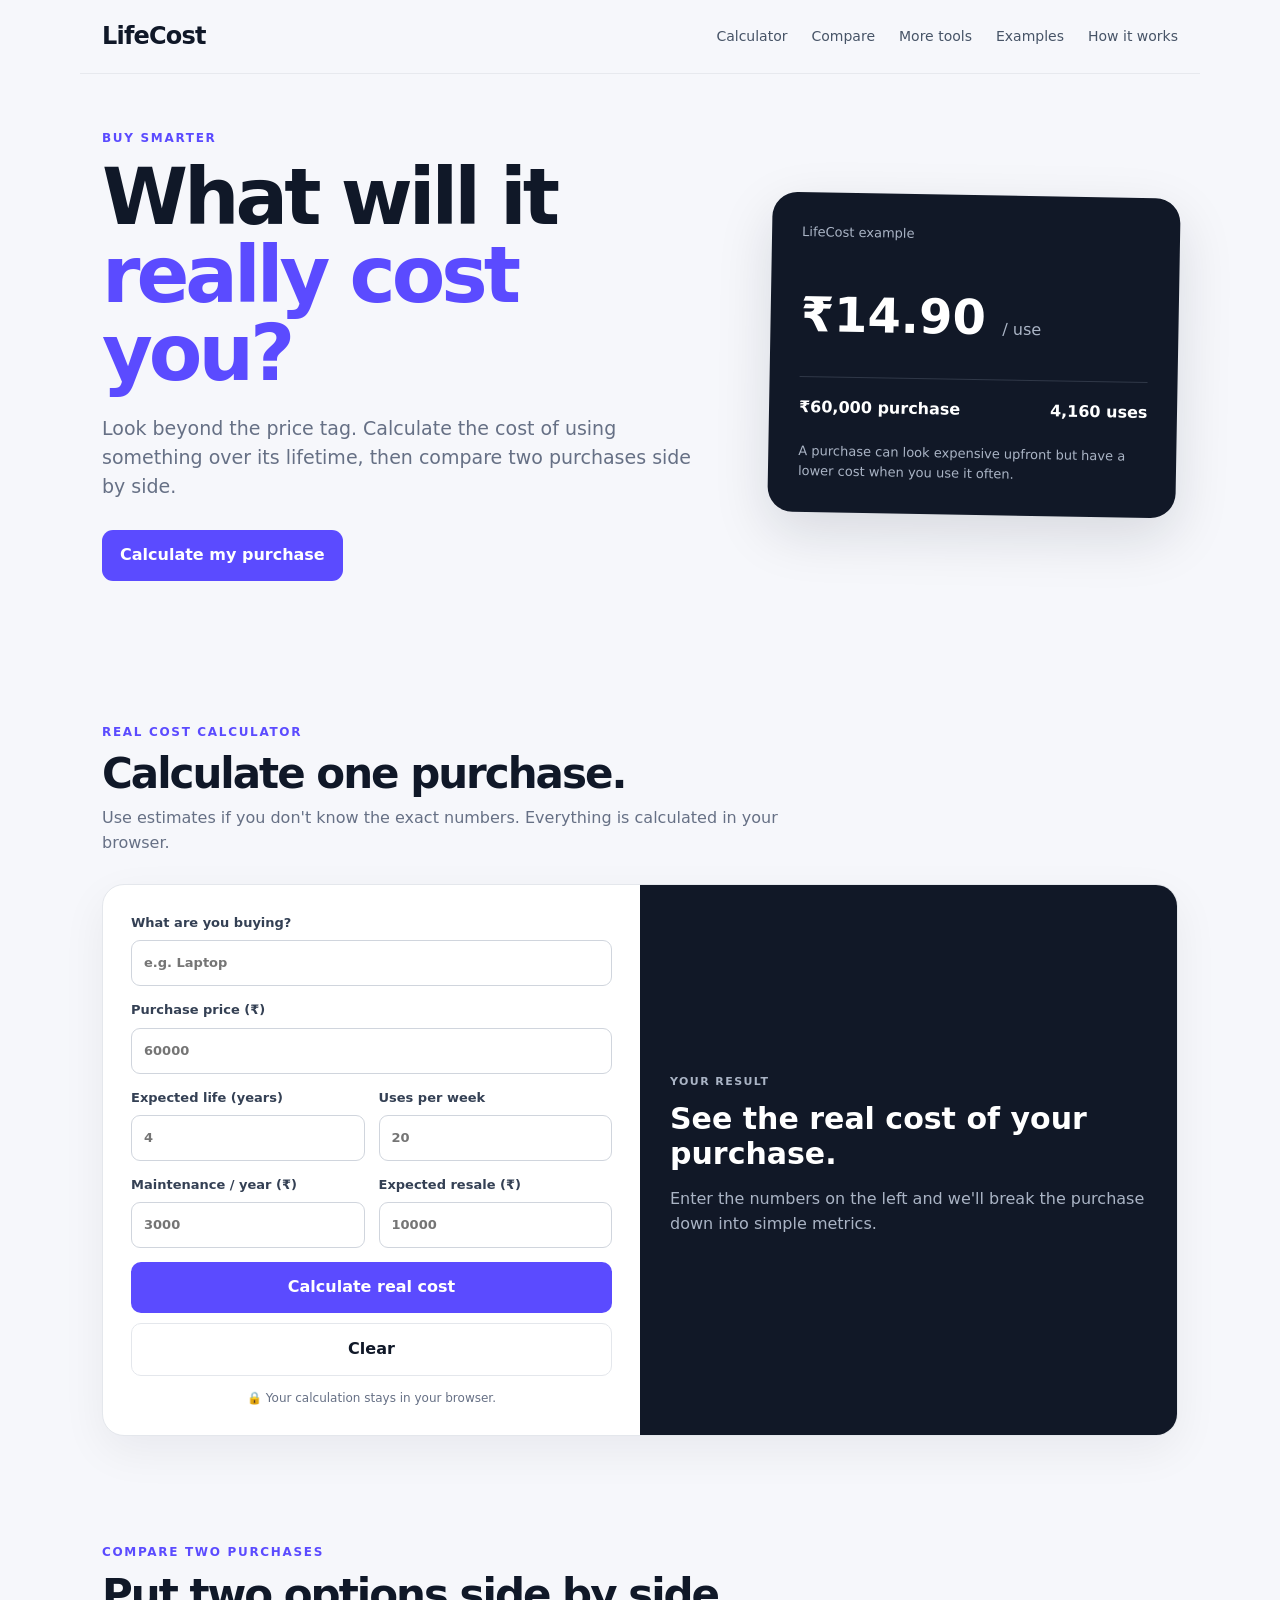
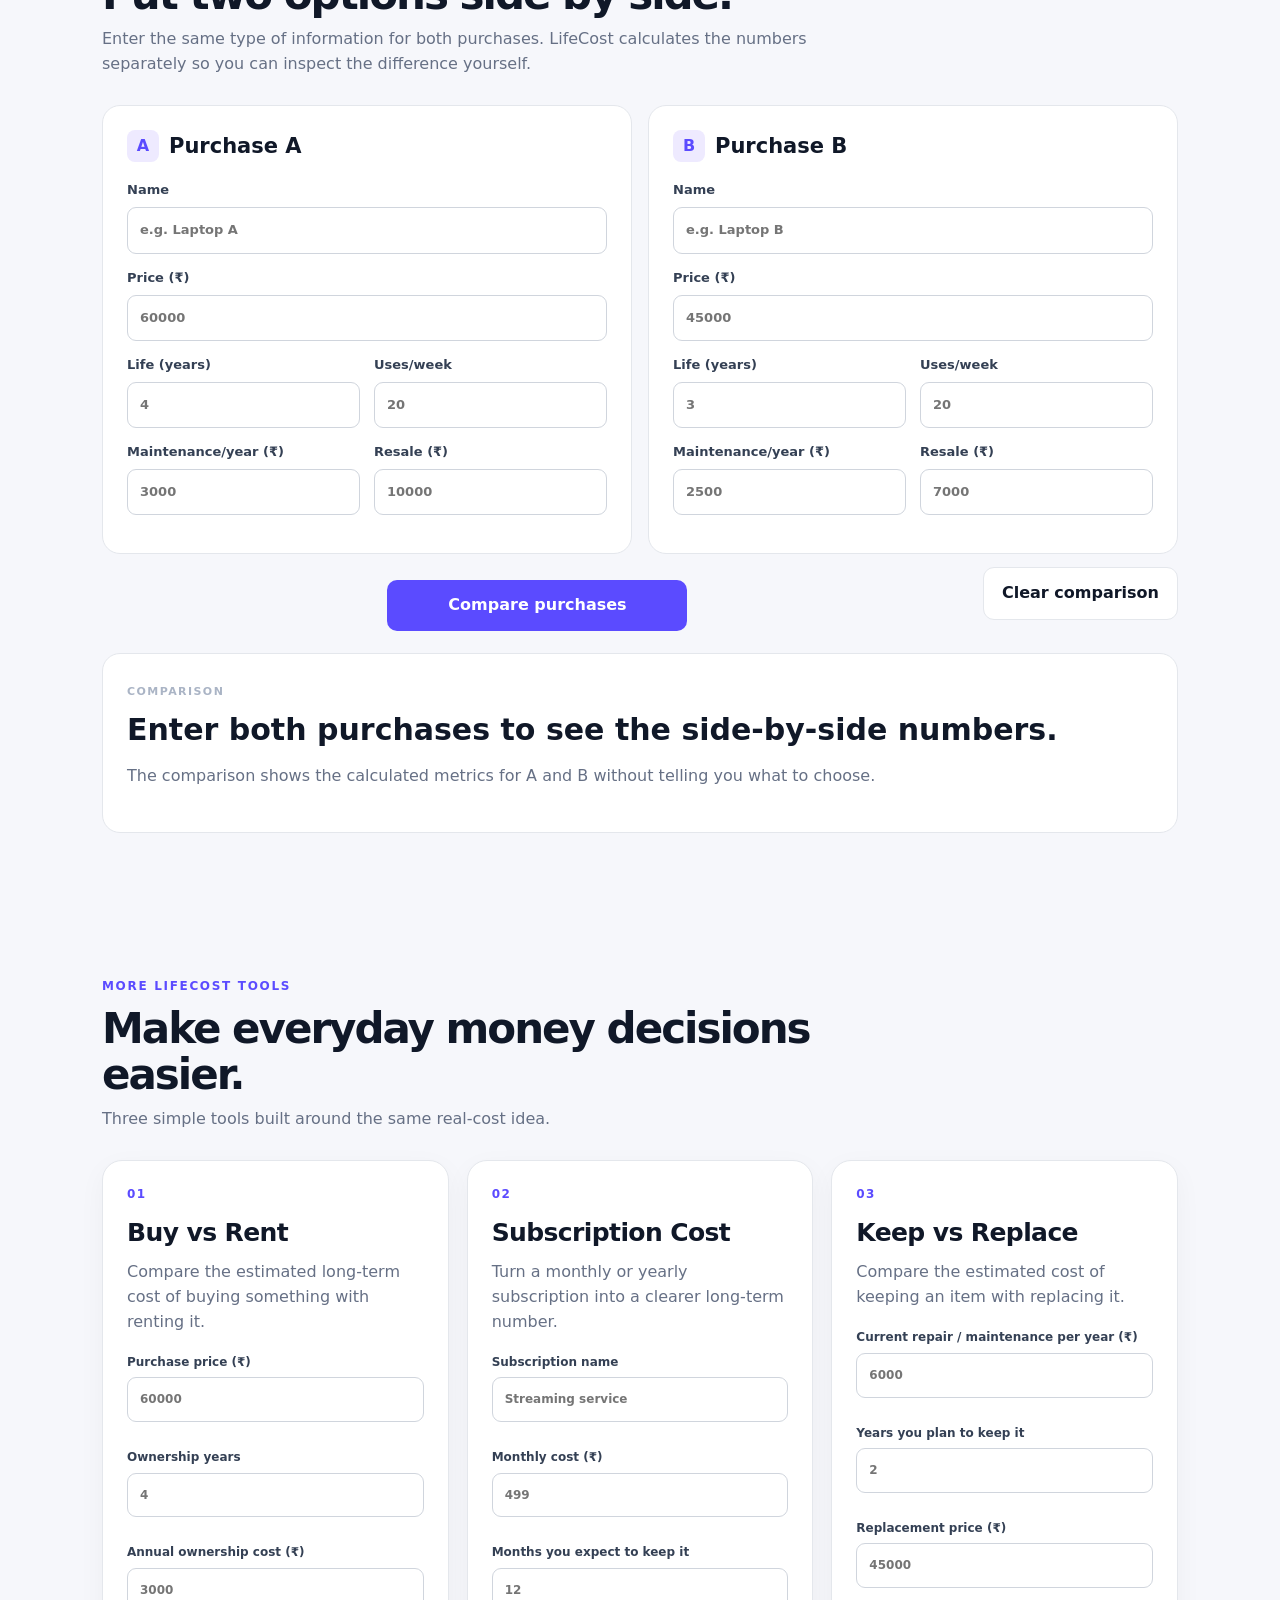
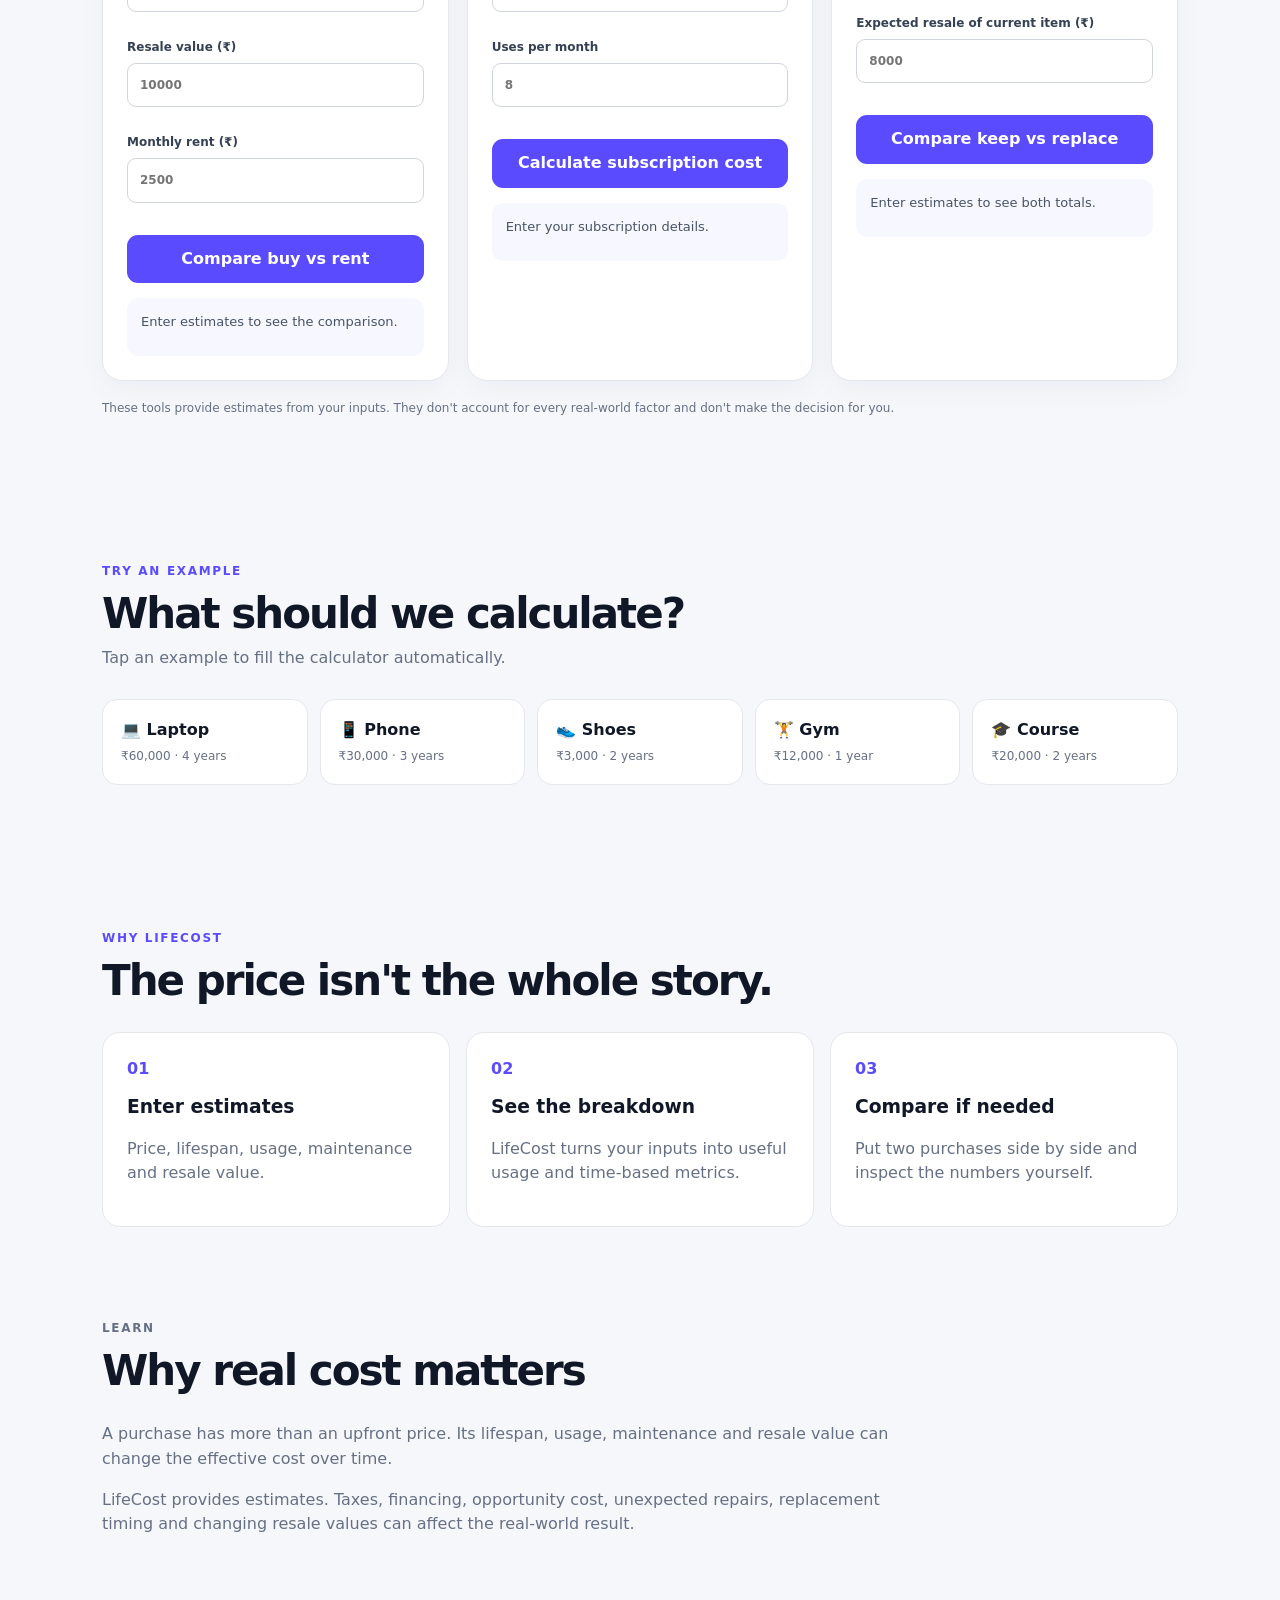
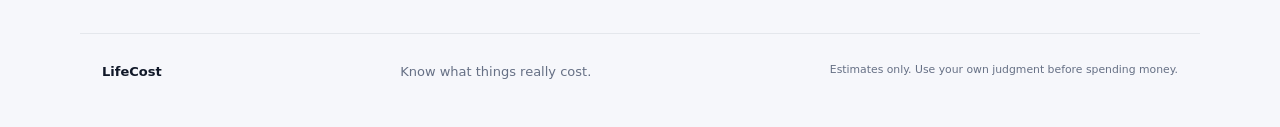
==== index.html @ 1a46d8fb "Add files via upload Add LifeCost decision tools  Add Buy vs Rent, Subscription Cost, and Keep vs " ====
<!doctype html>
<html lang="en">
<head>
<meta charset="utf-8">
<meta name="viewport" content="width=device-width, initial-scale=1">
<meta name="description" content="LifeCost is a free real-cost purchase calculator. Estimate cost per use, daily, monthly and yearly cost, then compare two purchases side by side."><meta name="theme-color" content="#111827">
<title>LifeCost — Real Cost Purchase Calculator</title>
<link rel="stylesheet" href="styles.css">
</head>
<body>
<header class="site-header">
  <a class="brand" href="#top">LifeCost</a>
  <nav aria-label="Main navigation"><a href="#calculator">Calculator</a><a href="#compare">Compare</a><a href="#tools">More tools</a><a href="#examples">Examples</a><a href="#how">How it works</a></nav>
</header>

<main id="top">
<section class="hero">
  <div class="hero-copy">
    <p class="eyebrow">BUY SMARTER</p>
    <h1>What will it <span>really cost you?</span></h1>
    <p>Look beyond the price tag. Calculate the cost of using something over its lifetime, then compare two purchases side by side.</p>
    <a class="button" href="#calculator">Calculate my purchase</a>
  </div>
  <div class="hero-preview">
    <div class="preview-label">LifeCost example</div>
    <div class="preview-number">₹14.90 <small>/ use</small></div>
    <div class="preview-row"><span>₹60,000 purchase</span><span>4,160 uses</span></div>
    <div class="preview-note">A purchase can look expensive upfront but have a lower cost when you use it often.</div>
  </div>
</section>

<section id="calculator" class="section">
  <div class="section-heading">
    <p class="eyebrow">REAL COST CALCULATOR</p>
    <h2>Calculate one purchase.</h2>
    <p>Use estimates if you don't know the exact numbers. Everything is calculated in your browser.</p>
  </div>

  <div class="calculator">
    <div class="form-panel">
      <label>What are you buying?
        <input id="item" type="text" placeholder="e.g. Laptop">
      </label>
      <label>Purchase price (₹)
        <input id="price" type="number" min="0" step="0.01" placeholder="60000">
      </label>
      <div class="two">
        <label>Expected life (years)
          <input id="years" type="number" min="0.1" step="0.1" placeholder="4">
        </label>
        <label>Uses per week
          <input id="uses" type="number" min="0" step="0.1" placeholder="20">
        </label>
      </div>
      <div class="two">
        <label>Maintenance / year (₹)
          <input id="maintenance" type="number" min="0" step="0.01" placeholder="3000">
        </label>
        <label>Expected resale (₹)
          <input id="resale" type="number" min="0" step="0.01" placeholder="10000">
        </label>
      </div>
      <div class="button-row"><button type="button" onclick="calculateRealCost()">Calculate real cost</button><button type="button" class="secondary-button" onclick="clearCalculator()">Clear</button></div>
      <div class="privacy">🔒 Your calculation stays in your browser.</div><div id="calcMessage" class="form-message" role="status" aria-live="polite"></div>
    </div>

    <div class="result-panel" id="result">
      <div class="result-placeholder">
        <span>YOUR RESULT</span>
        <h3>See the real cost of your purchase.</h3>
        <p>Enter the numbers on the left and we'll break the purchase down into simple metrics.</p>
      </div>
    </div>
  </div>
</section>

<section id="compare" class="section compare-section">
  <div class="section-heading">
    <p class="eyebrow">COMPARE TWO PURCHASES</p>
    <h2>Put two options side by side.</h2>
    <p>Enter the same type of information for both purchases. LifeCost calculates the numbers separately so you can inspect the difference yourself.</p>
  </div>

  <div class="compare-grid">
    <div class="compare-card">
      <div class="compare-title"><span class="compare-badge">A</span><h3>Purchase A</h3></div>
      <label>Name
        <input id="aItem" type="text" placeholder="e.g. Laptop A">
      </label>
      <label>Price (₹)
        <input id="aPrice" type="number" min="0" step="0.01" placeholder="60000">
      </label>
      <div class="two">
        <label>Life (years)
          <input id="aYears" type="number" min="0.1" step="0.1" placeholder="4">
        </label>
        <label>Uses/week
          <input id="aUses" type="number" min="0" step="0.1" placeholder="20">
        </label>
      </div>
      <div class="two">
        <label>Maintenance/year (₹)
          <input id="aMaintenance" type="number" min="0" step="0.01" placeholder="3000">
        </label>
        <label>Resale (₹)
          <input id="aResale" type="number" min="0" step="0.01" placeholder="10000">
        </label>
      </div>
    </div>

    <div class="compare-card">
      <div class="compare-title"><span class="compare-badge">B</span><h3>Purchase B</h3></div>
      <label>Name
        <input id="bItem" type="text" placeholder="e.g. Laptop B">
      </label>
      <label>Price (₹)
        <input id="bPrice" type="number" min="0" step="0.01" placeholder="45000">
      </label>
      <div class="two">
        <label>Life (years)
          <input id="bYears" type="number" min="0.1" step="0.1" placeholder="3">
        </label>
        <label>Uses/week
          <input id="bUses" type="number" min="0" step="0.1" placeholder="20">
        </label>
      </div>
      <div class="two">
        <label>Maintenance/year (₹)
          <input id="bMaintenance" type="number" min="0" step="0.01" placeholder="2500">
        </label>
        <label>Resale (₹)
          <input id="bResale" type="number" min="0" step="0.01" placeholder="7000">
        </label>
      </div>
    </div>
  </div>

  <div class="compare-actions"><button class="compare-button" type="button" onclick="comparePurchases()">Compare purchases</button><button class="secondary-button" type="button" onclick="clearComparison()">Clear comparison</button></div><div id="compareMessage" class="form-message" role="status" aria-live="polite"></div>
  <div class="compare-result" id="compareResult">
    <div class="result-placeholder light-placeholder">
      <span>COMPARISON</span>
      <h3>Enter both purchases to see the side-by-side numbers.</h3>
      <p>The comparison shows the calculated metrics for A and B without telling you what to choose.</p>
    </div>
  </div>
</section>


<section id="tools" class="section tools-section">
  <div class="section-heading">
    <p class="eyebrow">MORE LIFECOST TOOLS</p>
    <h2>Make everyday money decisions easier.</h2>
    <p>Three simple tools built around the same real-cost idea.</p>
  </div>

  <div class="tools-grid">
    <article class="tool-card">
      <span class="tool-number">01</span>
      <h3>Buy vs Rent</h3>
      <p>Compare the estimated long-term cost of buying something with renting it.</p>
      <div class="tool-fields">
        <label>Purchase price (₹)<input id="brPrice" type="number" min="0" step="0.01" placeholder="60000"></label>
        <label>Ownership years<input id="brYears" type="number" min="0.1" step="0.1" placeholder="4"></label>
        <label>Annual ownership cost (₹)<input id="brAnnual" type="number" min="0" step="0.01" placeholder="3000"></label>
        <label>Resale value (₹)<input id="brResale" type="number" min="0" step="0.01" placeholder="10000"></label>
        <label>Monthly rent (₹)<input id="brRent" type="number" min="0" step="0.01" placeholder="2500"></label>
      </div>
      <button type="button" onclick="calculateBuyRent()">Compare buy vs rent</button>
      <div id="brResult" class="mini-result" aria-live="polite">Enter estimates to see the comparison.</div>
    </article>

    <article class="tool-card">
      <span class="tool-number">02</span>
      <h3>Subscription Cost</h3>
      <p>Turn a monthly or yearly subscription into a clearer long-term number.</p>
      <div class="tool-fields">
        <label>Subscription name<input id="subName" type="text" placeholder="Streaming service"></label>
        <label>Monthly cost (₹)<input id="subMonthly" type="number" min="0" step="0.01" placeholder="499"></label>
        <label>Months you expect to keep it<input id="subMonths" type="number" min="1" step="1" placeholder="12"></label>
        <label>Uses per month<input id="subUses" type="number" min="0" step="0.1" placeholder="8"></label>
      </div>
      <button type="button" onclick="calculateSubscription()">Calculate subscription cost</button>
      <div id="subResult" class="mini-result" aria-live="polite">Enter your subscription details.</div>
    </article>

    <article class="tool-card">
      <span class="tool-number">03</span>
      <h3>Keep vs Replace</h3>
      <p>Compare the estimated cost of keeping an item with replacing it.</p>
      <div class="tool-fields">
        <label>Current repair / maintenance per year (₹)<input id="krCurrent" type="number" min="0" step="0.01" placeholder="6000"></label>
        <label>Years you plan to keep it<input id="krYears" type="number" min="0.1" step="0.1" placeholder="2"></label>
        <label>Replacement price (₹)<input id="krNew" type="number" min="0" step="0.01" placeholder="45000"></label>
        <label>Expected resale of current item (₹)<input id="krResale" type="number" min="0" step="0.01" placeholder="8000"></label>
      </div>
      <button type="button" onclick="calculateKeepReplace()">Compare keep vs replace</button>
      <div id="krResult" class="mini-result" aria-live="polite">Enter estimates to see both totals.</div>
    </article>
  </div>

  <p class="tools-note">These tools provide estimates from your inputs. They don't account for every real-world factor and don't make the decision for you.</p>
</section>

<section id="examples" class="section">
  <div class="section-heading">
    <p class="eyebrow">TRY AN EXAMPLE</p>
    <h2>What should we calculate?</h2>
    <p>Tap an example to fill the calculator automatically.</p>
  </div>
  <div class="example-grid">
    <button type="button" class="example" onclick="loadExample('Laptop',60000,4,20,3000,10000)"><b>💻 Laptop</b><span>₹60,000 · 4 years</span></button>
    <button type="button" class="example" onclick="loadExample('Phone',30000,3,35,1000,6000)"><b>📱 Phone</b><span>₹30,000 · 3 years</span></button>
    <button type="button" class="example" onclick="loadExample('Shoes',3000,2,3,200,500)"><b>👟 Shoes</b><span>₹3,000 · 2 years</span></button>
    <button type="button" class="example" onclick="loadExample('Gym membership',12000,1,4,0,0)"><b>🏋️ Gym</b><span>₹12,000 · 1 year</span></button>
    <button type="button" class="example" onclick="loadExample('Online course',20000,2,2,0,0)"><b>🎓 Course</b><span>₹20,000 · 2 years</span></button>
  </div>
</section>

<section id="how" class="section">
  <div class="section-heading">
    <p class="eyebrow">WHY LIFECOST</p>
    <h2>The price isn't the whole story.</h2>
  </div>
  <div class="steps">
    <div><b>01</b><h3>Enter estimates</h3><p>Price, lifespan, usage, maintenance and resale value.</p></div>
    <div><b>02</b><h3>See the breakdown</h3><p>LifeCost turns your inputs into useful usage and time-based metrics.</p></div>
    <div><b>03</b><h3>Compare if needed</h3><p>Put two purchases side by side and inspect the numbers yourself.</p></div>
  </div>
</section>

<section class="section content">
  <div class="section-heading">
    <p class="eyebrow">LEARN</p>
    <h2>Why real cost matters</h2>
  </div>
  <p>A purchase has more than an upfront price. Its lifespan, usage, maintenance and resale value can change the effective cost over time.</p>
  <p>LifeCost provides estimates. Taxes, financing, opportunity cost, unexpected repairs, replacement timing and changing resale values can affect the real-world result.</p>
</section>
</main>

<footer>
  <strong>LifeCost</strong>
  <span>Know what things really cost.</span>
  <small>Estimates only. Use your own judgment before spending money.</small>
</footer>
<script src="script.js"></script>
</body>
</html>
---- styles.css ----
:root{--bg:#f6f7fb;--surface:#fff;--text:#101828;--muted:#667085;--line:#e4e7ec;--accent:#5b4bff;--accent-dark:#4338ca}
*{box-sizing:border-box}
html{scroll-behavior:smooth}
body{margin:0;background:var(--bg);color:var(--text);font-family:Inter,ui-sans-serif,system-ui,-apple-system,"Segoe UI",sans-serif;line-height:1.55}
a{text-decoration:none;color:inherit}
.site-header{height:74px;max-width:1120px;margin:auto;padding:0 22px;display:flex;align-items:center;justify-content:space-between}
.brand{font-size:24px;font-weight:850;letter-spacing:-.8px}
.site-header nav{display:flex;gap:24px;font-size:14px;color:#475467}
.site-header nav a:hover{color:var(--accent)}
.hero{max-width:1120px;margin:55px auto 70px;padding:0 22px;display:grid;grid-template-columns:1.2fr .8fr;gap:55px;align-items:center}
.eyebrow{font-size:12px;font-weight:850;letter-spacing:.14em;color:var(--accent);margin:0 0 10px}
h1{font-size:clamp(48px,6.5vw,78px);line-height:1;letter-spacing:-4px;margin:0 0 22px}
h1 span{color:var(--accent)}
.hero-copy>p:not(.eyebrow){font-size:19px;color:var(--muted);max-width:650px;margin:0 0 28px}
.button,button{font:inherit}.button{display:inline-block;background:var(--accent);color:#fff;padding:13px 18px;border-radius:11px;font-weight:800}.button:hover{background:var(--accent-dark)}
.hero-preview{background:#111827;color:white;border-radius:25px;padding:30px;box-shadow:0 20px 55px rgba(16,24,40,.13);transform:rotate(1deg)}
.preview-label{font-size:13px;color:#aab4c5}.preview-number{font-size:48px;font-weight:850;margin:35px 0 24px}.preview-number small{font-size:16px;color:#aab4c5;font-weight:500}.preview-row{display:flex;justify-content:space-between;border-top:1px solid #303848;padding-top:18px;font-weight:700}.preview-note{color:#aab4c5;font-size:13px;margin-top:22px}
.section{max-width:1120px;margin:auto;padding:72px 22px}.section-heading{max-width:720px;margin-bottom:28px}.section-heading h2{font-size:42px;letter-spacing:-2px;line-height:1.1;margin:0 0 9px}.section-heading>p:not(.eyebrow){color:var(--muted);margin:0}
.calculator{display:grid;grid-template-columns:1fr 1fr;background:var(--surface);border:1px solid var(--line);border-radius:22px;overflow:hidden;box-shadow:0 15px 45px rgba(16,24,40,.06)}
.form-panel{padding:28px}.result-panel{background:#111827;color:#fff;padding:30px;min-height:500px;display:flex;align-items:center}
label{display:block;font-size:13px;font-weight:750;color:#344054;margin:0 0 14px}input{display:block;width:100%;margin-top:7px;padding:12px;border:1px solid #d0d5dd;border-radius:9px;background:#fff;font:inherit;color:var(--text)}input:focus{outline:2px solid #c7c2ff;border-color:var(--accent)}
.two{display:grid;grid-template-columns:1fr 1fr;gap:14px}.form-panel button,.compare-button{width:100%;border:0;background:var(--accent);color:#fff;border-radius:10px;padding:13px;font-weight:800;cursor:pointer}.form-panel button:hover,.compare-button:hover{background:var(--accent-dark)}
.privacy{font-size:12px;color:var(--muted);margin-top:13px;text-align:center}
.result-placeholder span,.result-top{font-size:11px;letter-spacing:.13em;color:#aab4c5;font-weight:800}.result-placeholder h3{font-size:30px;line-height:1.15;margin:10px 0}.result-placeholder p{color:#aab4c5}.result-main{width:100%}
.result-highlight{padding:14px 0 20px;border-bottom:1px solid #303848}.result-highlight small{display:block;color:#aab4c5;font-size:11px;letter-spacing:.1em;font-weight:800}.result-highlight strong{display:block;font-size:34px;line-height:1.2;margin:4px 0}.result-highlight span{font-size:12px;color:#aab4c5}
.metric-grid{display:grid;grid-template-columns:1fr 1fr;gap:0 18px}.result-item{padding:15px 0;border-bottom:1px solid #303848}.result-item small{display:block;color:#aab4c5;font-size:12px}.result-item strong{font-size:22px}
.usage-card{display:grid;grid-template-columns:1fr 1fr;gap:12px;margin-top:16px}.usage-card>div{background:#182033;border:1px solid #293247;border-radius:12px;padding:12px}.usage-card small{display:block;color:#aab4c5;font-size:10px;letter-spacing:.1em;font-weight:800}.usage-card strong{display:block;font-size:18px;margin-top:3px}
.breakdown{margin-top:18px;border-top:1px solid #303848;padding-top:14px}.breakdown-title{font-size:10px;letter-spacing:.12em;color:#aab4c5;font-weight:800;margin-bottom:10px}.breakdown-row{display:flex;justify-content:space-between;gap:20px;padding:5px 0;font-size:12px;color:#aab4c5}.breakdown-row strong{color:#fff;font-weight:700}.bar{height:5px;background:#283143;border-radius:99px;overflow:hidden;margin:2px 0 6px}.bar span{display:block;height:100%;background:var(--accent);border-radius:99px}.resale-bar span{background:#8b82ff}.result-note{margin-top:14px;color:#aab4c5;font-size:10.5px}
.compare-section{padding-top:35px}.compare-grid{display:grid;grid-template-columns:1fr 1fr;gap:16px}.compare-card{background:#fff;border:1px solid var(--line);border-radius:18px;padding:24px}.compare-title{display:flex;align-items:center;gap:10px;margin-bottom:18px}.compare-title h3{margin:0;font-size:21px}.compare-badge,.mini-badge{display:inline-grid;place-items:center;background:#eeeaff;color:var(--accent);font-weight:850;border-radius:8px}.compare-badge{width:32px;height:32px}.mini-badge{width:22px;height:22px;margin-right:7px;font-size:11px}
.compare-button{max-width:300px;display:block;margin:24px auto 0}.compare-result{margin-top:22px;background:#fff;border:1px solid var(--line);border-radius:18px;padding:24px;min-height:180px}.light-placeholder h3{color:var(--text)}.light-placeholder p{color:var(--muted)}
.comparison-heading{display:flex;justify-content:space-between;gap:20px;align-items:end;margin-bottom:18px}.comparison-heading span{font-size:10px;letter-spacing:.13em;color:var(--accent);font-weight:850}.comparison-heading h3{margin:5px 0 0;font-size:25px}.comparison-heading small{color:var(--muted)}
.comparison-table{border:1px solid var(--line);border-radius:13px;overflow:hidden}.table-row{display:grid;grid-template-columns:1.2fr 1fr 1fr;border-top:1px solid var(--line)}.table-row:first-child{border-top:0}.table-row>div{padding:12px 14px}.table-row>div+div{border-left:1px solid var(--line)}.table-head{font-weight:800;background:#f8f9fc}.comparison-note{font-size:12px;color:var(--muted);margin:15px 0 0}
.example-grid{display:grid;grid-template-columns:repeat(5,1fr);gap:12px}.example{background:#fff;border:1px solid var(--line);border-radius:15px;text-align:left;padding:18px;cursor:pointer;color:var(--text);transition:.2s}.example:hover{border-color:#b7b0ff;transform:translateY(-2px)}.example b,.example span{display:block}.example b{font-size:16px}.example span{color:var(--muted);font-size:12px;margin-top:5px}
.steps{display:grid;grid-template-columns:repeat(3,1fr);gap:16px}.steps>div{background:#fff;border:1px solid var(--line);border-radius:18px;padding:24px}.steps b{color:var(--accent)}.steps h3{margin:10px 0 5px}.steps p,.content p{color:var(--muted)}.content{padding-top:20px;padding-bottom:80px}.content p{max-width:800px}
footer{max-width:1120px;margin:auto;border-top:1px solid var(--line);padding:28px 22px 45px;display:flex;gap:15px;justify-content:space-between;color:var(--muted);font-size:13px}footer strong{color:var(--text)}
@media(max-width:850px){.hero{grid-template-columns:1fr;margin-top:30px}.calculator{grid-template-columns:1fr}.result-panel{min-height:420px}.compare-grid{grid-template-columns:1fr}.example-grid{grid-template-columns:repeat(2,1fr)}.steps{grid-template-columns:1fr}.site-header nav{display:none}.comparison-heading{display:block}.comparison-heading small{display:block;margin-top:8px}}
@media(max-width:560px){h1{letter-spacing:-2.5px}.section{padding-left:18px;padding-right:18px}.hero{padding-left:18px;padding-right:18px}.two{grid-template-columns:1fr}.example-grid{grid-template-columns:1fr}.section-heading h2{font-size:34px}.metric-grid,.usage-card{grid-template-columns:1fr}.comparison-table{font-size:12px}.table-row>div{padding:10px 8px}footer{display:block}footer>*{display:block;margin-bottom:7px}}

/* V6 polish */
:focus-visible{outline:3px solid rgba(91,75,255,.35);outline-offset:3px}
.site-header{position:sticky;top:0;z-index:20;background:rgba(246,247,251,.92);backdrop-filter:blur(12px);border-bottom:1px solid rgba(228,231,236,.8)}
.button,.compare-button,button{transition:transform .16s ease,background .16s ease,box-shadow .16s ease}
.button:hover,.compare-button:hover,button:hover{transform:translateY(-1px)}
.button:active,.compare-button:active,button:active{transform:translateY(0)}
.button-row,.compare-actions{display:flex;gap:10px;align-items:center;flex-wrap:wrap}
.secondary-button{background:#fff!important;color:var(--text)!important;border:1px solid var(--line)!important;padding:13px 18px;border-radius:11px;font-weight:800;cursor:pointer}
.secondary-button:hover{border-color:#b7b0ff!important;background:#fafaff!important}
.form-message{min-height:20px;margin-top:9px;font-size:12px;color:#b42318}
.form-message:empty{display:none}
label{display:block}
input:invalid{box-shadow:none}
.compare-actions{margin-top:2px}
.compare-result{scroll-margin-top:90px}
.example-grid .example{height:100%}
.site-header nav a{padding:7px 0}
@media(max-width:560px){
  .site-header{height:64px}
  .brand{font-size:21px}
  .hero-preview{padding:23px}
  .preview-number{font-size:40px}
  .button-row,.compare-actions{flex-direction:column;align-items:stretch}
  .button-row button,.compare-actions button{width:100%}
}

/* V7: additional decision tools */
.tools-grid{display:grid;grid-template-columns:repeat(3,1fr);gap:18px}
.tool-card{background:var(--surface);border:1px solid var(--line);border-radius:20px;padding:24px;box-shadow:0 8px 28px rgba(16,24,40,.04)}
.tool-number{display:block;color:var(--accent);font-size:12px;font-weight:900;letter-spacing:.12em;margin-bottom:10px}
.tool-card h3{font-size:25px;letter-spacing:-.6px;margin:0 0 8px}
.tool-card>p{color:var(--muted);min-height:50px;margin:0 0 18px}
.tool-fields{display:grid;gap:12px}
.tool-fields label{font-size:12px;font-weight:800}
.tool-fields input{display:block;width:100%;margin-top:6px}
.tool-card button{width:100%;margin-top:18px;background:var(--accent);color:#fff;border:0;border-radius:11px;padding:12px 14px;font-weight:850;cursor:pointer}
.tool-card button:hover{background:var(--accent-dark)}
.mini-result{margin-top:15px;padding:14px;border-radius:12px;background:#f7f7ff;color:#475467;font-size:13px;min-height:58px}
.mini-result strong{display:block;color:var(--text);font-size:18px;margin-top:2px}
.mini-result .mini-grid{display:grid;grid-template-columns:1fr 1fr;gap:10px}
.tools-note{margin:18px 0 0;color:var(--muted);font-size:12px}
@media(max-width:900px){.tools-grid{grid-template-columns:1fr 1fr}}
@media(max-width:650px){.tools-grid{grid-template-columns:1fr}}
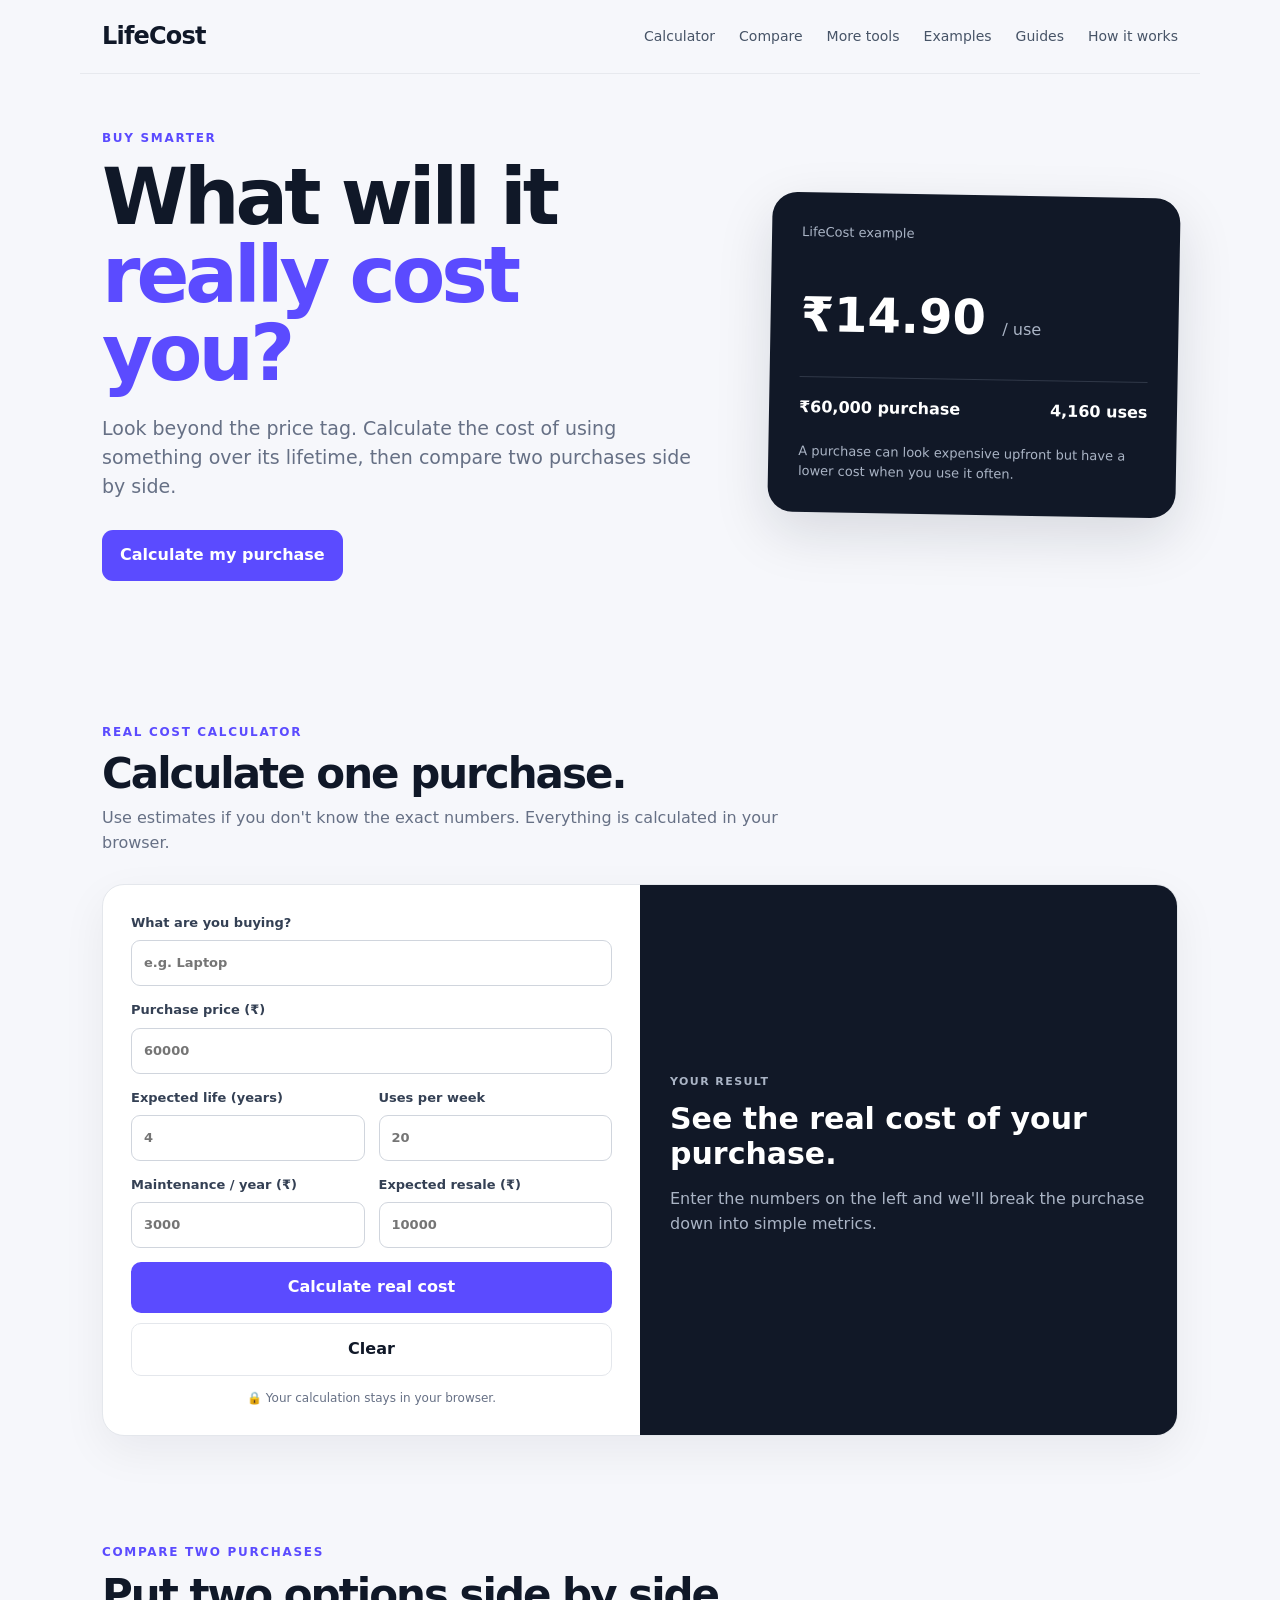
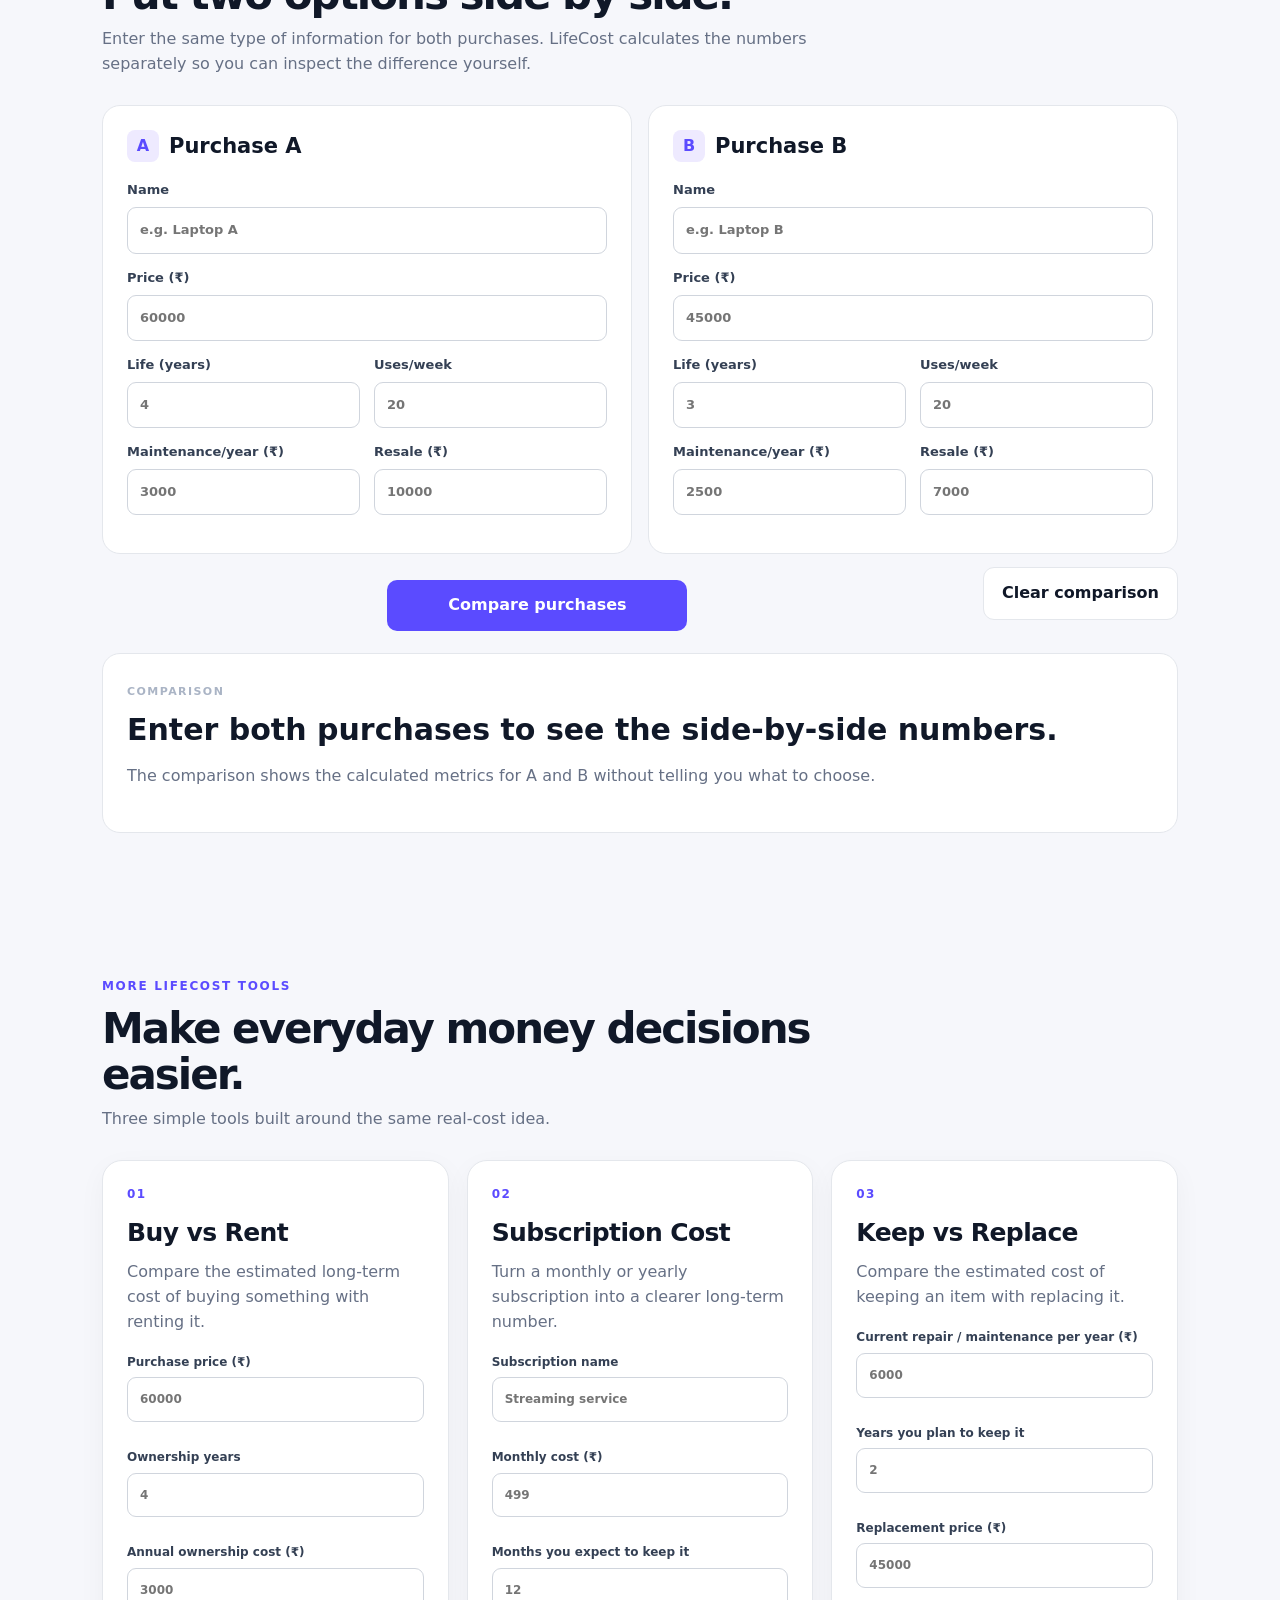
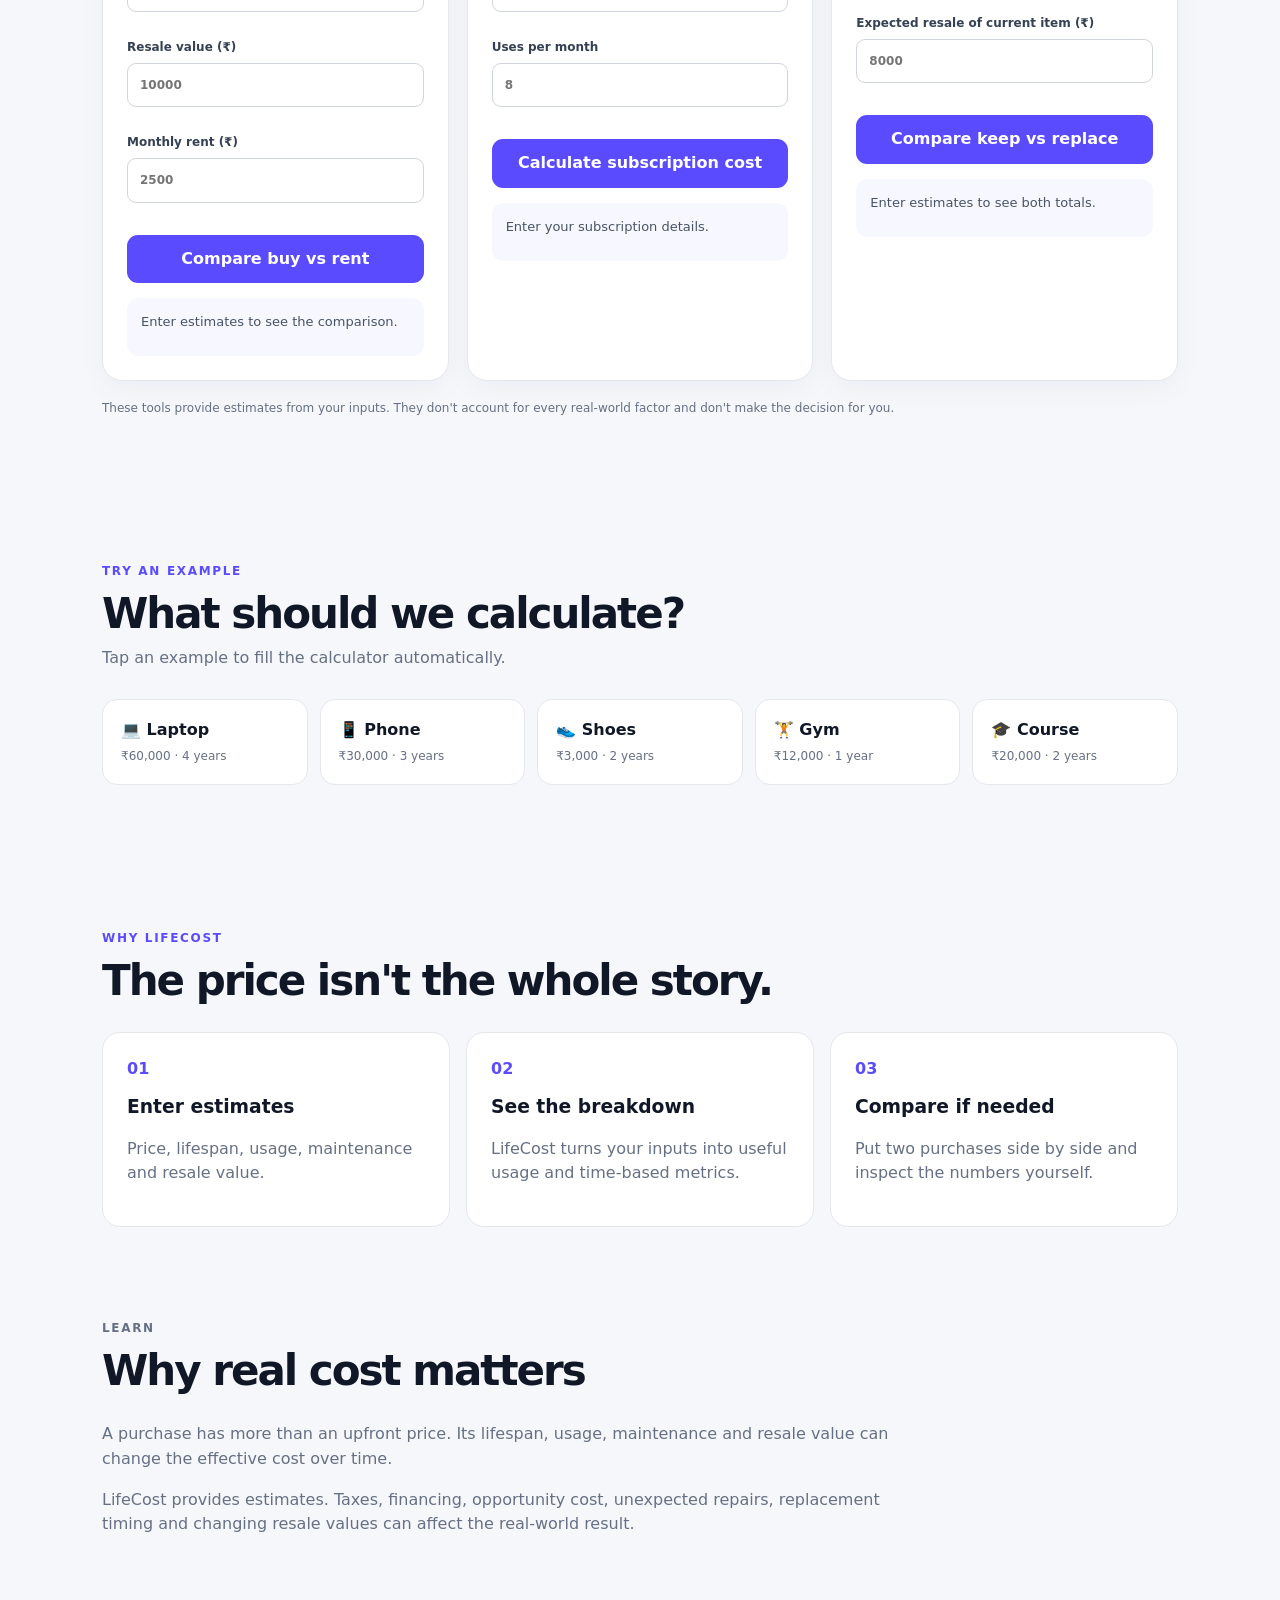
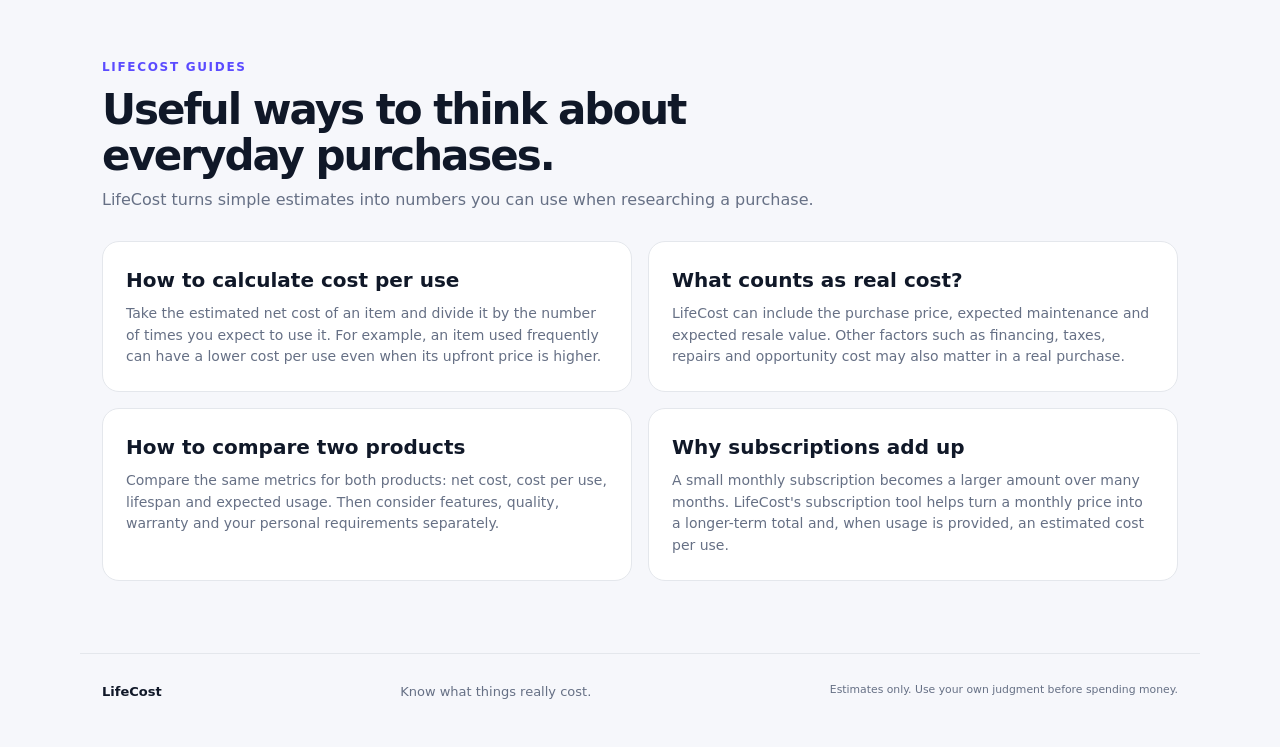
==== commit 66e52dd3: "Add files via upload Upgrade LifeCost to V8  Add SEO improvements, shareable results, comparison s" ====
--- a/index.html
+++ b/index.html
@@ -4,13 +4,34 @@
 <meta charset="utf-8">
 <meta name="viewport" content="width=device-width, initial-scale=1">
 <meta name="description" content="LifeCost is a free real-cost purchase calculator. Estimate cost per use, daily, monthly and yearly cost, then compare two purchases side by side."><meta name="theme-color" content="#111827">
+<meta name="robots" content="index, follow">
+<link rel="canonical" href="./">
+<meta property="og:type" content="website">
+<meta property="og:title" content="LifeCost — Real Cost Purchase Calculator">
+<meta property="og:description" content="Calculate the real cost of purchases and compare options using cost per use, maintenance, lifespan and resale value.">
+<meta property="og:url" content="./">
+<meta name="twitter:card" content="summary">
+<meta name="twitter:title" content="LifeCost — Real Cost Purchase Calculator">
+<meta name="twitter:description" content="Calculate real purchase cost and compare two options.">
 <title>LifeCost — Real Cost Purchase Calculator</title>
 <link rel="stylesheet" href="styles.css">
+
+<script type="application/ld+json">
+{
+  "@context":"https://schema.org",
+  "@type":"WebApplication",
+  "name":"LifeCost",
+  "applicationCategory":"FinanceApplication",
+  "operatingSystem":"Any",
+  "description":"A browser-based calculator for estimating real purchase costs and comparing purchases.",
+  "offers":{"@type":"Offer","price":"0","priceCurrency":"INR"}
+}
+</script>
 </head>
 <body>
 <header class="site-header">
   <a class="brand" href="#top">LifeCost</a>
-  <nav aria-label="Main navigation"><a href="#calculator">Calculator</a><a href="#compare">Compare</a><a href="#tools">More tools</a><a href="#examples">Examples</a><a href="#how">How it works</a></nav>
+  <nav aria-label="Main navigation"><a href="#calculator">Calculator</a><a href="#compare">Compare</a><a href="#tools">More tools</a><a href="#examples">Examples</a><a href="#guides">Guides</a><a href="#how">How it works</a></nav>
 </header>
 
 <main id="top">
@@ -236,6 +257,21 @@
   <p>A purchase has more than an upfront price. Its lifespan, usage, maintenance and resale value can change the effective cost over time.</p>
   <p>LifeCost provides estimates. Taxes, financing, opportunity cost, unexpected repairs, replacement timing and changing resale values can affect the real-world result.</p>
 </section>
+
+<section class="section seo-section" id="guides">
+  <div class="section-heading">
+    <p class="eyebrow">LIFECOST GUIDES</p>
+    <h2>Useful ways to think about everyday purchases.</h2>
+    <p>LifeCost turns simple estimates into numbers you can use when researching a purchase.</p>
+  </div>
+  <div class="guide-grid">
+    <article><h3>How to calculate cost per use</h3><p>Take the estimated net cost of an item and divide it by the number of times you expect to use it. For example, an item used frequently can have a lower cost per use even when its upfront price is higher.</p></article>
+    <article><h3>What counts as real cost?</h3><p>LifeCost can include the purchase price, expected maintenance and expected resale value. Other factors such as financing, taxes, repairs and opportunity cost may also matter in a real purchase.</p></article>
+    <article><h3>How to compare two products</h3><p>Compare the same metrics for both products: net cost, cost per use, lifespan and expected usage. Then consider features, quality, warranty and your personal requirements separately.</p></article>
+    <article><h3>Why subscriptions add up</h3><p>A small monthly subscription becomes a larger amount over many months. LifeCost's subscription tool helps turn a monthly price into a longer-term total and, when usage is provided, an estimated cost per use.</p></article>
+  </div>
+</section>
+
 </main>
 
 <footer>
--- a/styles.css
+++ b/styles.css
@@ -79,3 +79,18 @@
 .tools-note{margin:18px 0 0;color:var(--muted);font-size:12px}
 @media(max-width:900px){.tools-grid{grid-template-columns:1fr 1fr}}
 @media(max-width:650px){.tools-grid{grid-template-columns:1fr}}
+
+/* V8: SEO/share polish */
+.result-actions{display:flex;gap:8px;flex-wrap:wrap;margin:14px 0 2px}
+.result-share,.small-share{border:1px solid #3b465a;background:#182033;color:#fff;border-radius:9px;padding:8px 11px;font-size:11px;font-weight:800;cursor:pointer}
+.result-share:hover,.small-share:hover{background:#222d43}
+.secondary-result{color:#d6d9e1}
+.heading-actions{display:flex;align-items:center;gap:12px}
+.small-share{white-space:nowrap}
+.seo-section{padding-top:25px}
+.guide-grid{display:grid;grid-template-columns:repeat(2,1fr);gap:16px}
+.guide-grid article{background:#fff;border:1px solid var(--line);border-radius:17px;padding:23px}
+.guide-grid h3{margin:0 0 7px;font-size:20px}
+.guide-grid p{margin:0;color:var(--muted);font-size:14px}
+.share-toast{position:fixed;right:20px;bottom:20px;background:#111827;color:#fff;padding:11px 15px;border-radius:10px;font-size:13px;font-weight:700;z-index:50;box-shadow:0 10px 30px rgba(0,0,0,.2)}
+@media(max-width:700px){.guide-grid{grid-template-columns:1fr}.heading-actions{display:block}.heading-actions small{display:block;margin-bottom:8px}}
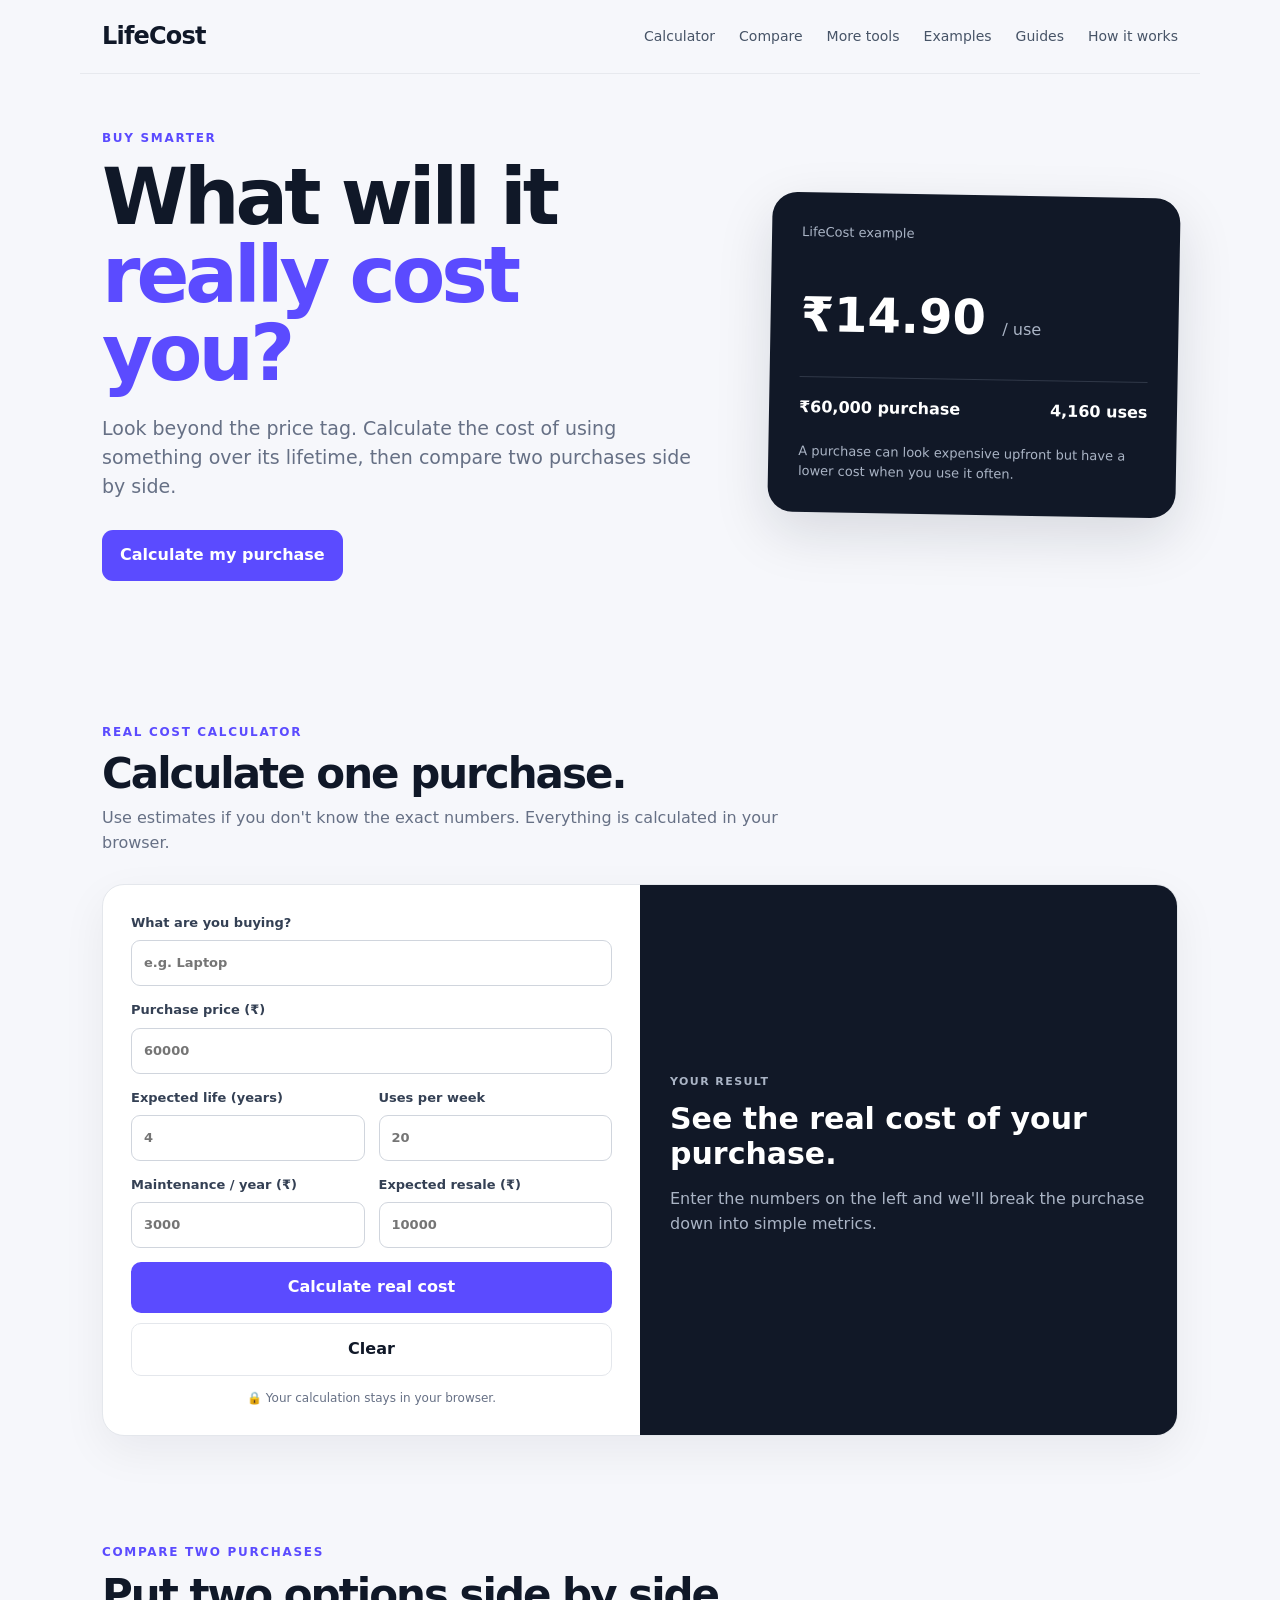
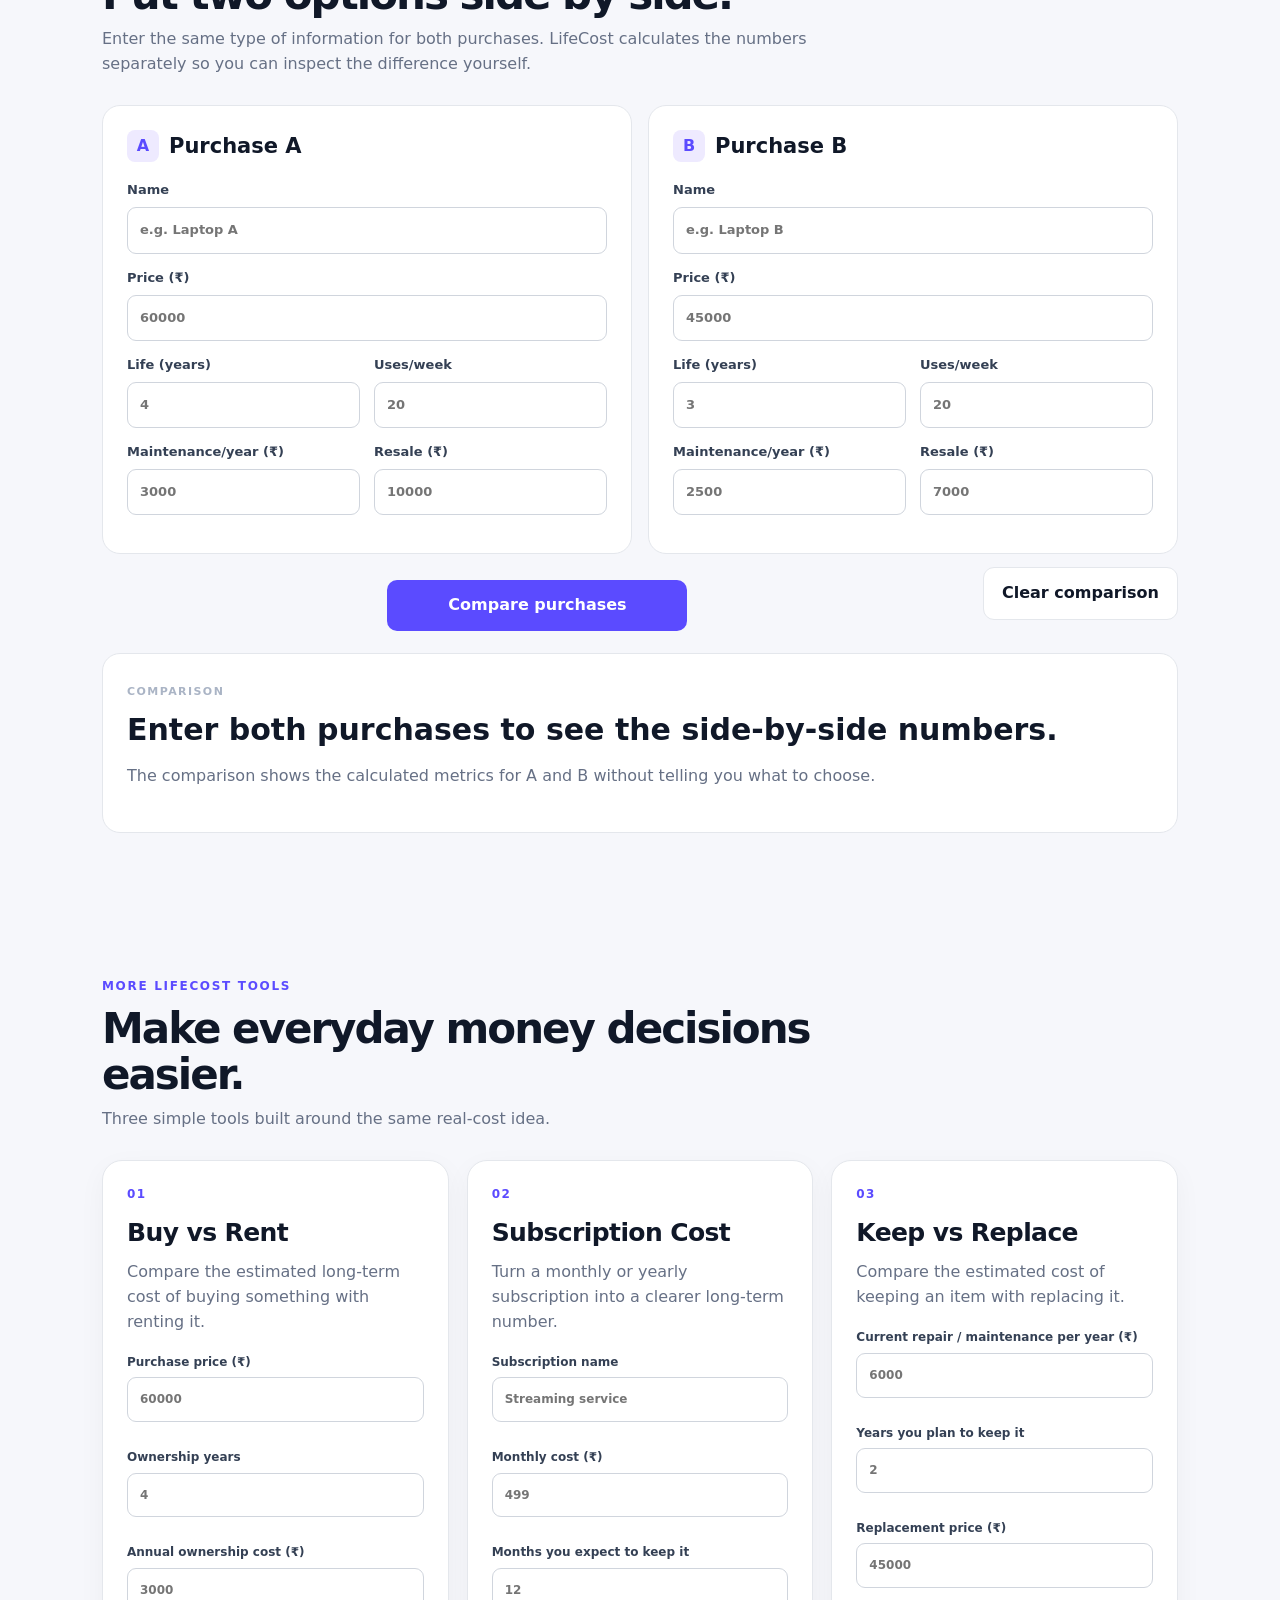
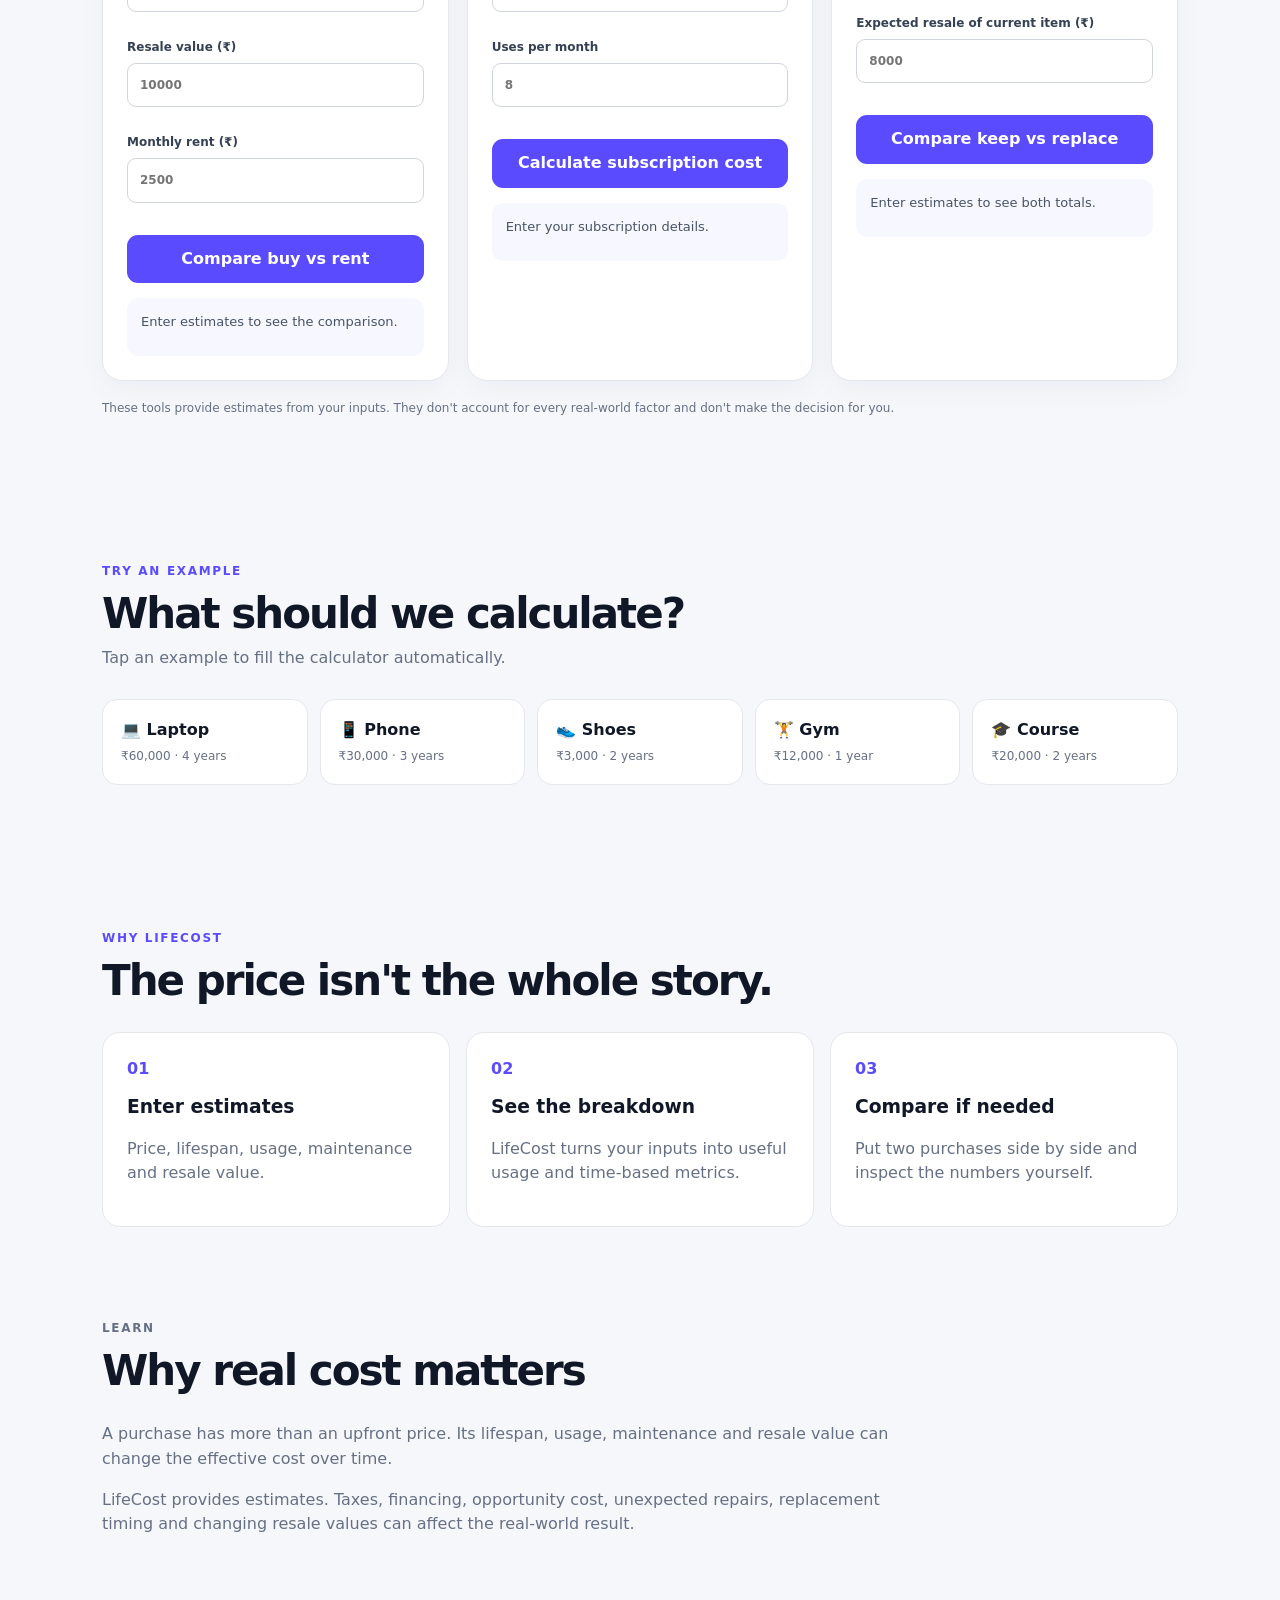
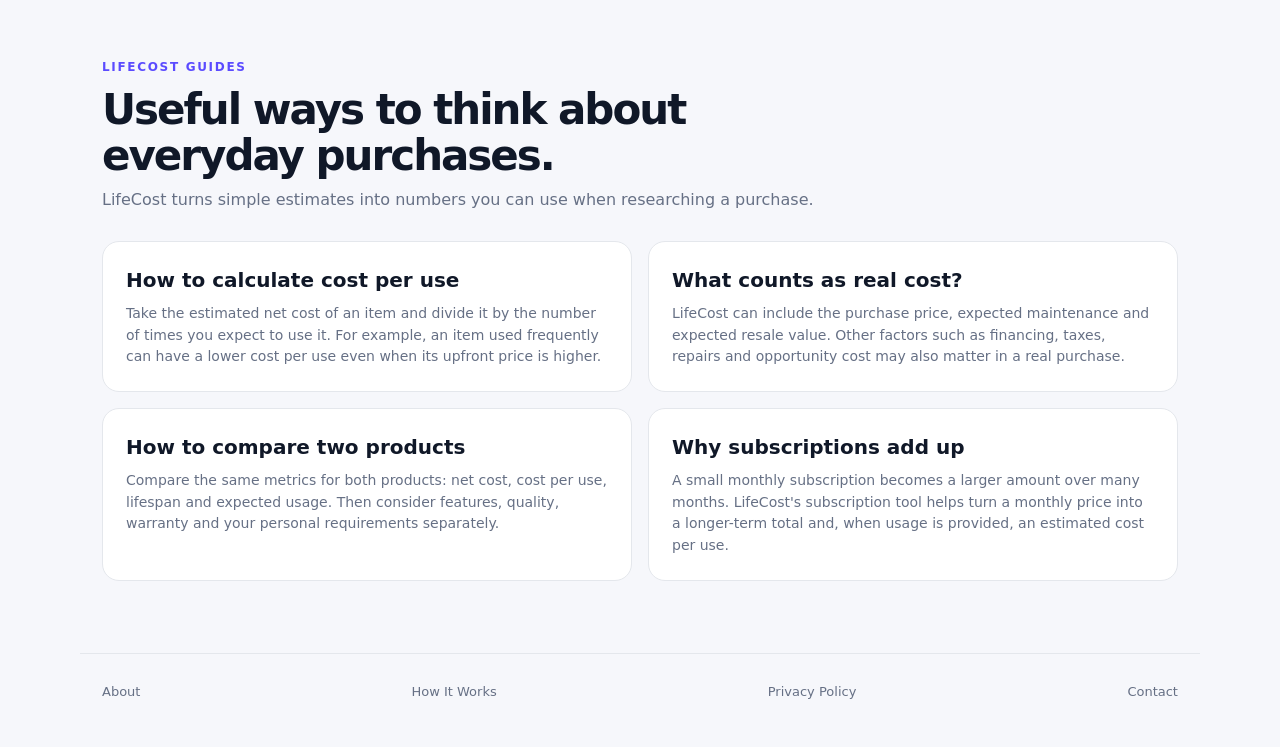
==== commit ebd4903d: "Update footer with navigation links Replaced footer text with navigation links." ====
--- a/index.html
+++ b/index.html
@@ -6,6 +6,7 @@
 <meta name="description" content="LifeCost is a free real-cost purchase calculator. Estimate cost per use, daily, monthly and yearly cost, then compare two purchases side by side."><meta name="theme-color" content="#111827">
 <meta name="robots" content="index, follow">
 <link rel="canonical" href="./">
+<link rel="canonical" href="https://hansika3008.github.io/lifecost/">
 <meta property="og:type" content="website">
 <meta property="og:title" content="LifeCost — Real Cost Purchase Calculator">
 <meta property="og:description" content="Calculate the real cost of purchases and compare options using cost per use, maintenance, lifespan and resale value.">
@@ -13,7 +14,8 @@
 <meta name="twitter:card" content="summary">
 <meta name="twitter:title" content="LifeCost — Real Cost Purchase Calculator">
 <meta name="twitter:description" content="Calculate real purchase cost and compare two options.">
-<title>LifeCost — Real Cost Purchase Calculator</title>
+<title>LifeCost – Real Cost Purchase Calculator</title>
+<link rel="icon" type="image/png" href="favicon.png">
 <link rel="stylesheet" href="styles.css">
 
 <script type="application/ld+json">
@@ -275,9 +277,10 @@
 </main>
 
 <footer>
-  <strong>LifeCost</strong>
-  <span>Know what things really cost.</span>
-  <small>Estimates only. Use your own judgment before spending money.</small>
+  <a href="about.html">About</a>
+  <a href="how-it-works.html">How It Works</a>
+  <a href="privacy.html">Privacy Policy</a>
+  <a href="contact.html">Contact</a>
 </footer>
 <script src="script.js"></script>
 </body>
--- a/styles.css
+++ b/styles.css
@@ -94,3 +94,8 @@
 .guide-grid p{margin:0;color:var(--muted);font-size:14px}
 .share-toast{position:fixed;right:20px;bottom:20px;background:#111827;color:#fff;padding:11px 15px;border-radius:10px;font-size:13px;font-weight:700;z-index:50;box-shadow:0 10px 30px rgba(0,0,0,.2)}
 @media(max-width:700px){.guide-grid{grid-template-columns:1fr}.heading-actions{display:block}.heading-actions small{display:block;margin-bottom:8px}}
+
+.comparison-actions{display:flex;align-items:center;justify-content:space-between;gap:12px;margin-top:10px}.comparison-actions small{color:var(--muted)}
+@media(max-width:700px){.comparison-actions{display:block}.comparison-actions .small-share{margin-top:10px}.result-actions{width:100%}.result-share{flex:1}}
+
+html{scroll-padding-top:78px}.section{scroll-margin-top:78px}
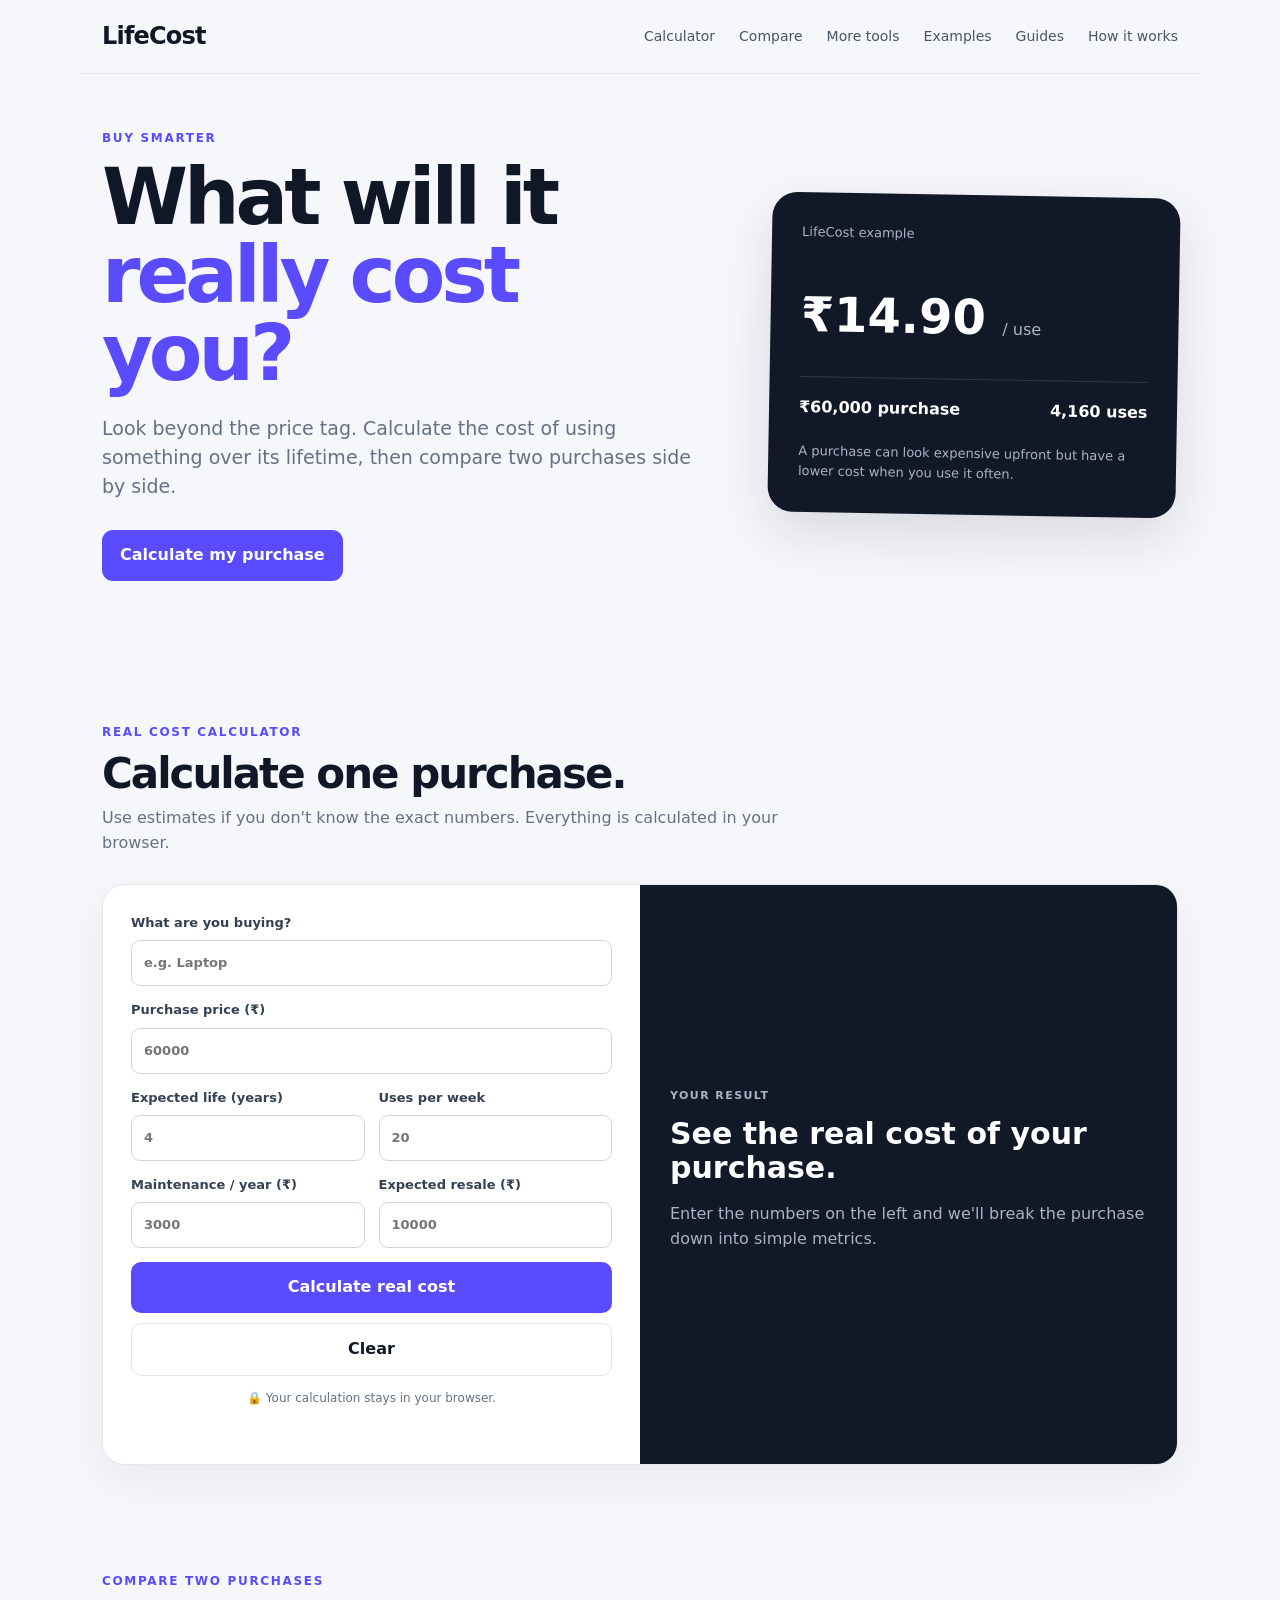
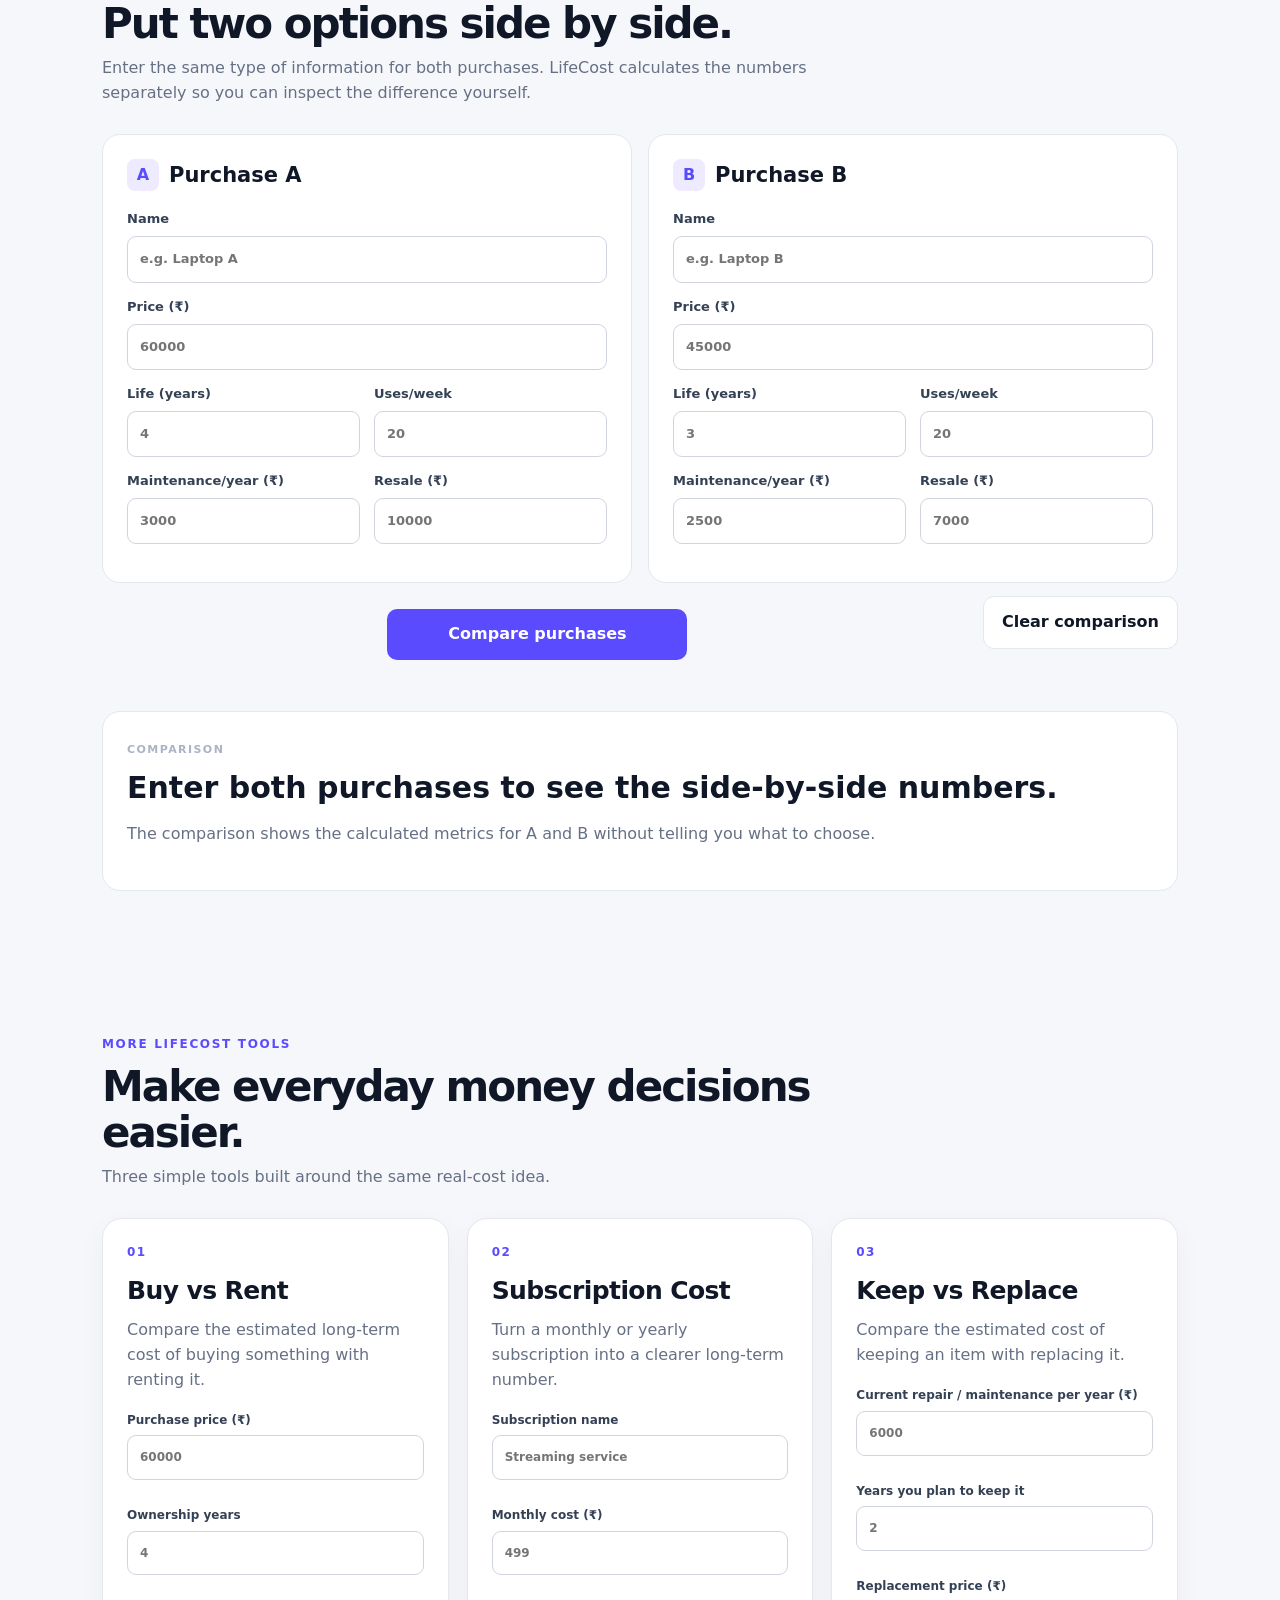
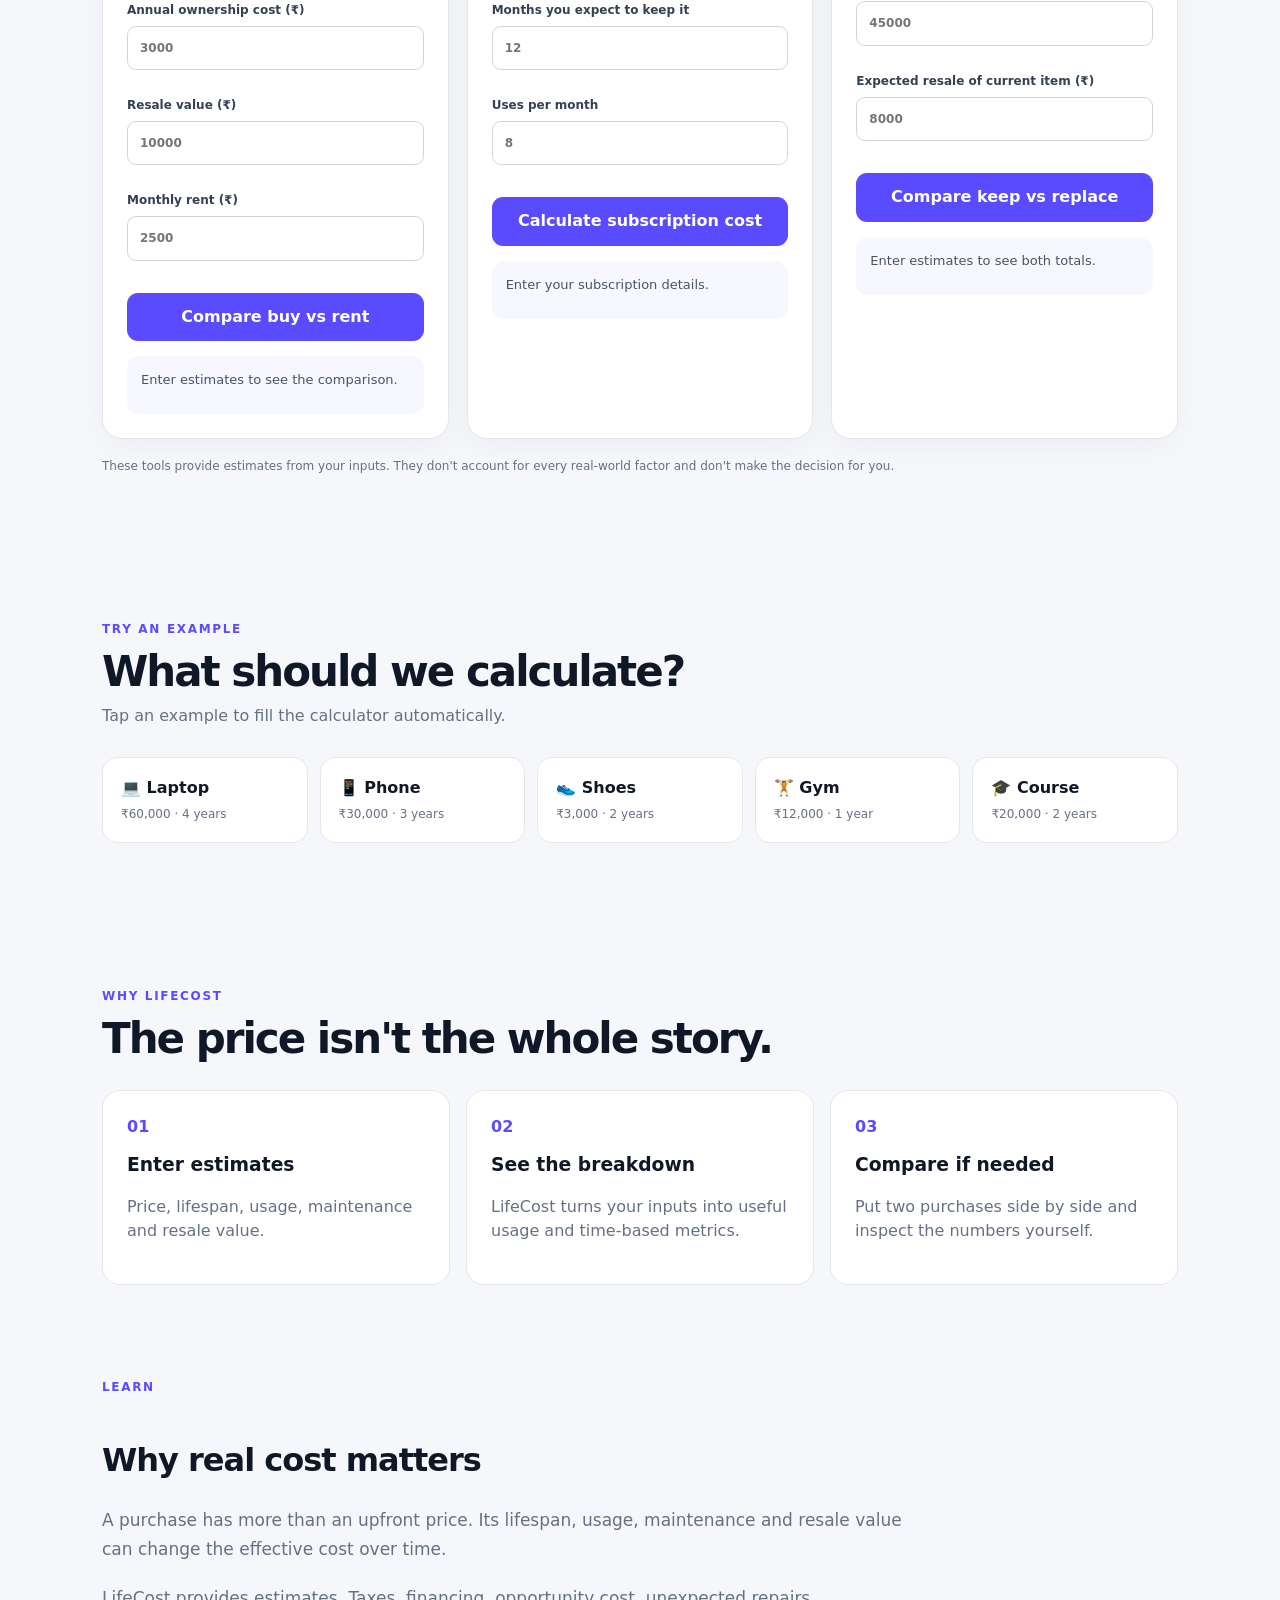
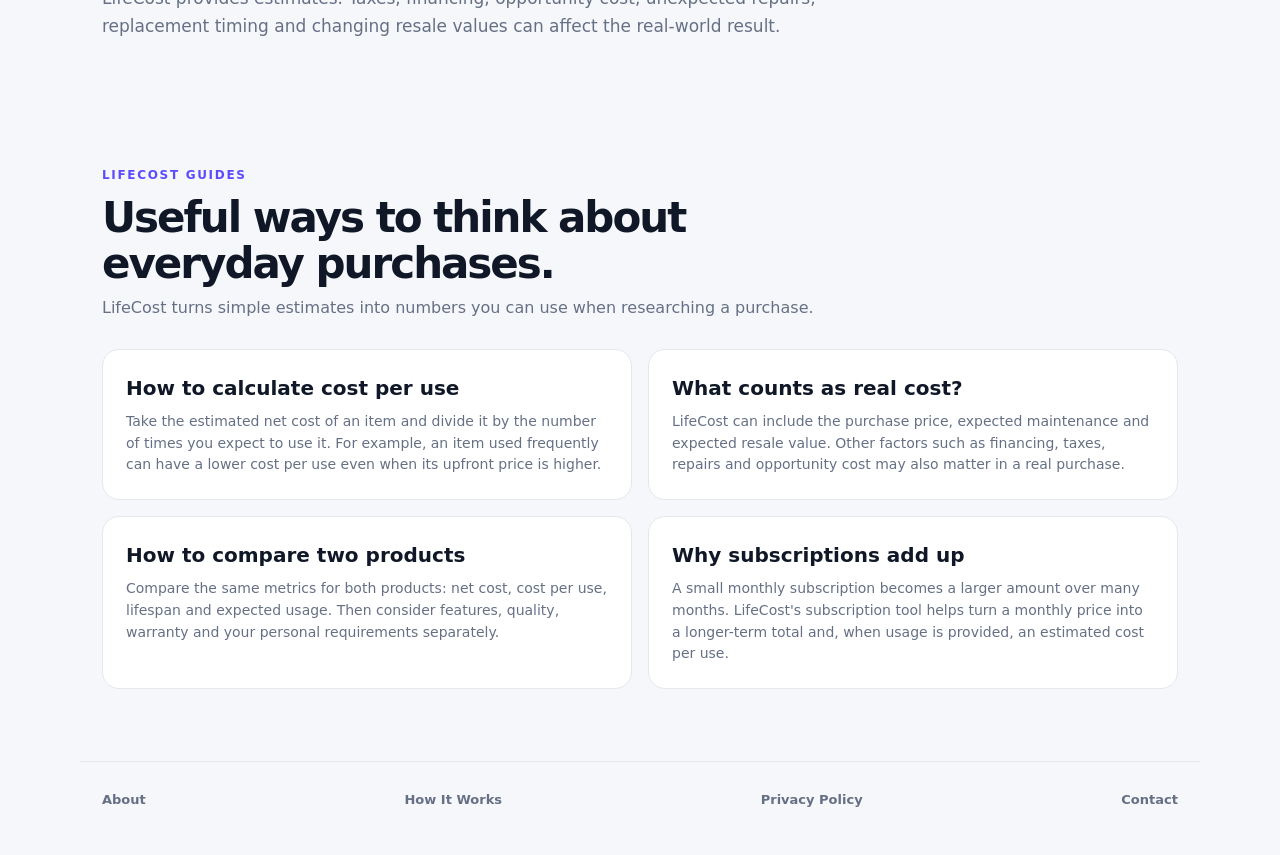
==== commit 3dc07e0f: "Refactor index.html for improved readability Refactor HTML structure and improve text formatting for" ====
--- a/index.html
+++ b/index.html
@@ -29,259 +29,790 @@
   "offers":{"@type":"Offer","price":"0","priceCurrency":"INR"}
 }
 </script>
+
+<style>
+.guide-grid article{
+  transition:transform .16s ease,border-color .16s ease,box-shadow .16s ease;
+}
+
+.guide-link{
+  display:block;
+  color:inherit;
+  text-decoration:none;
+}
+
+.guide-grid article:has(.guide-link:hover){
+  transform:translateY(-2px);
+  border-color:#b7b0ff;
+  box-shadow:0 10px 30px rgba(16,24,40,.06);
+}
+</style>
+
 </head>
 <body>
+
 <header class="site-header">
   <a class="brand" href="#top">LifeCost</a>
-  <nav aria-label="Main navigation"><a href="#calculator">Calculator</a><a href="#compare">Compare</a><a href="#tools">More tools</a><a href="#examples">Examples</a><a href="#guides">Guides</a><a href="#how">How it works</a></nav>
+
+  <nav aria-label="Main navigation">
+    <a href="#calculator">Calculator</a>
+    <a href="#compare">Compare</a>
+    <a href="#tools">More tools</a>
+    <a href="#examples">Examples</a>
+    <a href="#guides">Guides</a>
+    <a href="#how">How it works</a>
+  </nav>
 </header>
 
 <main id="top">
+
 <section class="hero">
   <div class="hero-copy">
     <p class="eyebrow">BUY SMARTER</p>
+
     <h1>What will it <span>really cost you?</span></h1>
-    <p>Look beyond the price tag. Calculate the cost of using something over its lifetime, then compare two purchases side by side.</p>
+
+    <p>
+      Look beyond the price tag. Calculate the cost of using something
+      over its lifetime, then compare two purchases side by side.
+    </p>
+
     <a class="button" href="#calculator">Calculate my purchase</a>
   </div>
+
   <div class="hero-preview">
     <div class="preview-label">LifeCost example</div>
-    <div class="preview-number">₹14.90 <small>/ use</small></div>
-    <div class="preview-row"><span>₹60,000 purchase</span><span>4,160 uses</span></div>
-    <div class="preview-note">A purchase can look expensive upfront but have a lower cost when you use it often.</div>
+
+    <div class="preview-number">
+      ₹14.90 <small>/ use</small>
+    </div>
+
+    <div class="preview-row">
+      <span>₹60,000 purchase</span>
+      <span>4,160 uses</span>
+    </div>
+
+    <div class="preview-note">
+      A purchase can look expensive upfront but have a lower cost when
+      you use it often.
+    </div>
   </div>
 </section>
 
+
 <section id="calculator" class="section">
+
   <div class="section-heading">
     <p class="eyebrow">REAL COST CALCULATOR</p>
+
     <h2>Calculate one purchase.</h2>
-    <p>Use estimates if you don't know the exact numbers. Everything is calculated in your browser.</p>
-  </div>
+
+    <p>
+      Use estimates if you don't know the exact numbers.
+      Everything is calculated in your browser.
+    </p>
+  </div>
+
 
   <div class="calculator">
+
     <div class="form-panel">
-      <label>What are you buying?
+
+      <label>
+        What are you buying?
         <input id="item" type="text" placeholder="e.g. Laptop">
       </label>
-      <label>Purchase price (₹)
+
+      <label>
+        Purchase price (₹)
         <input id="price" type="number" min="0" step="0.01" placeholder="60000">
       </label>
+
       <div class="two">
-        <label>Expected life (years)
+
+        <label>
+          Expected life (years)
           <input id="years" type="number" min="0.1" step="0.1" placeholder="4">
         </label>
-        <label>Uses per week
+
+        <label>
+          Uses per week
           <input id="uses" type="number" min="0" step="0.1" placeholder="20">
         </label>
-      </div>
+
+      </div>
+
       <div class="two">
-        <label>Maintenance / year (₹)
+
+        <label>
+          Maintenance / year (₹)
           <input id="maintenance" type="number" min="0" step="0.01" placeholder="3000">
         </label>
-        <label>Expected resale (₹)
+
+        <label>
+          Expected resale (₹)
           <input id="resale" type="number" min="0" step="0.01" placeholder="10000">
         </label>
-      </div>
-      <div class="button-row"><button type="button" onclick="calculateRealCost()">Calculate real cost</button><button type="button" class="secondary-button" onclick="clearCalculator()">Clear</button></div>
-      <div class="privacy">🔒 Your calculation stays in your browser.</div><div id="calcMessage" class="form-message" role="status" aria-live="polite"></div>
-    </div>
+
+      </div>
+
+      <div class="button-row">
+        <button type="button" onclick="calculateRealCost()">
+          Calculate real cost
+        </button>
+
+        <button type="button"
+                class="secondary-button"
+                onclick="clearCalculator()">
+          Clear
+        </button>
+      </div>
+
+      <div class="privacy">
+        🔒 Your calculation stays in your browser.
+      </div>
+
+      <div id="calcMessage"
+           class="form-message"
+           role="status"
+           aria-live="polite">
+      </div>
+
+    </div>
+
 
     <div class="result-panel" id="result">
+
       <div class="result-placeholder">
+
         <span>YOUR RESULT</span>
+
         <h3>See the real cost of your purchase.</h3>
-        <p>Enter the numbers on the left and we'll break the purchase down into simple metrics.</p>
-      </div>
-    </div>
-  </div>
+
+        <p>
+          Enter the numbers on the left and we'll break the purchase
+          down into simple metrics.
+        </p>
+
+      </div>
+
+    </div>
+
+  </div>
+
 </section>
 
+
 <section id="compare" class="section compare-section">
+
   <div class="section-heading">
+
     <p class="eyebrow">COMPARE TWO PURCHASES</p>
+
     <h2>Put two options side by side.</h2>
-    <p>Enter the same type of information for both purchases. LifeCost calculates the numbers separately so you can inspect the difference yourself.</p>
-  </div>
+
+    <p>
+      Enter the same type of information for both purchases.
+      LifeCost calculates the numbers separately so you can inspect
+      the difference yourself.
+    </p>
+
+  </div>
+
 
   <div class="compare-grid">
+
     <div class="compare-card">
-      <div class="compare-title"><span class="compare-badge">A</span><h3>Purchase A</h3></div>
-      <label>Name
+
+      <div class="compare-title">
+        <span class="compare-badge">A</span>
+        <h3>Purchase A</h3>
+      </div>
+
+      <label>
+        Name
         <input id="aItem" type="text" placeholder="e.g. Laptop A">
       </label>
-      <label>Price (₹)
+
+      <label>
+        Price (₹)
         <input id="aPrice" type="number" min="0" step="0.01" placeholder="60000">
       </label>
+
       <div class="two">
-        <label>Life (years)
+
+        <label>
+          Life (years)
           <input id="aYears" type="number" min="0.1" step="0.1" placeholder="4">
         </label>
-        <label>Uses/week
+
+        <label>
+          Uses/week
           <input id="aUses" type="number" min="0" step="0.1" placeholder="20">
         </label>
-      </div>
+
+      </div>
+
       <div class="two">
-        <label>Maintenance/year (₹)
+
+        <label>
+          Maintenance/year (₹)
           <input id="aMaintenance" type="number" min="0" step="0.01" placeholder="3000">
         </label>
-        <label>Resale (₹)
+
+        <label>
+          Resale (₹)
           <input id="aResale" type="number" min="0" step="0.01" placeholder="10000">
         </label>
-      </div>
-    </div>
+
+      </div>
+
+    </div>
+
 
     <div class="compare-card">
-      <div class="compare-title"><span class="compare-badge">B</span><h3>Purchase B</h3></div>
-      <label>Name
+
+      <div class="compare-title">
+        <span class="compare-badge">B</span>
+        <h3>Purchase B</h3>
+      </div>
+
+      <label>
+        Name
         <input id="bItem" type="text" placeholder="e.g. Laptop B">
       </label>
-      <label>Price (₹)
+
+      <label>
+        Price (₹)
         <input id="bPrice" type="number" min="0" step="0.01" placeholder="45000">
       </label>
+
       <div class="two">
-        <label>Life (years)
+
+        <label>
+          Life (years)
           <input id="bYears" type="number" min="0.1" step="0.1" placeholder="3">
         </label>
-        <label>Uses/week
+
+        <label>
+          Uses/week
           <input id="bUses" type="number" min="0" step="0.1" placeholder="20">
         </label>
-      </div>
+
+      </div>
+
       <div class="two">
-        <label>Maintenance/year (₹)
+
+        <label>
+          Maintenance/year (₹)
           <input id="bMaintenance" type="number" min="0" step="0.01" placeholder="2500">
         </label>
-        <label>Resale (₹)
+
+        <label>
+          Resale (₹)
           <input id="bResale" type="number" min="0" step="0.01" placeholder="7000">
         </label>
-      </div>
-    </div>
-  </div>
-
-  <div class="compare-actions"><button class="compare-button" type="button" onclick="comparePurchases()">Compare purchases</button><button class="secondary-button" type="button" onclick="clearComparison()">Clear comparison</button></div><div id="compareMessage" class="form-message" role="status" aria-live="polite"></div>
+
+      </div>
+
+    </div>
+
+  </div>
+
+
+  <div class="compare-actions">
+
+    <button class="compare-button"
+            type="button"
+            onclick="comparePurchases()">
+      Compare purchases
+    </button>
+
+    <button class="secondary-button"
+            type="button"
+            onclick="clearComparison()">
+      Clear comparison
+    </button>
+
+  </div>
+
+  <div id="compareMessage"
+       class="form-message"
+       role="status"
+       aria-live="polite">
+  </div>
+
+
   <div class="compare-result" id="compareResult">
+
     <div class="result-placeholder light-placeholder">
+
       <span>COMPARISON</span>
-      <h3>Enter both purchases to see the side-by-side numbers.</h3>
-      <p>The comparison shows the calculated metrics for A and B without telling you what to choose.</p>
-    </div>
-  </div>
+
+      <h3>
+        Enter both purchases to see the side-by-side numbers.
+      </h3>
+
+      <p>
+        The comparison shows the calculated metrics for A and B
+        without telling you what to choose.
+      </p>
+
+    </div>
+
+  </div>
+
 </section>
 
 
 <section id="tools" class="section tools-section">
+
   <div class="section-heading">
+
     <p class="eyebrow">MORE LIFECOST TOOLS</p>
+
     <h2>Make everyday money decisions easier.</h2>
-    <p>Three simple tools built around the same real-cost idea.</p>
-  </div>
+
+    <p>
+      Three simple tools built around the same real-cost idea.
+    </p>
+
+  </div>
+
 
   <div class="tools-grid">
+
     <article class="tool-card">
+
       <span class="tool-number">01</span>
+
       <h3>Buy vs Rent</h3>
-      <p>Compare the estimated long-term cost of buying something with renting it.</p>
+
+      <p>
+        Compare the estimated long-term cost of buying something
+        with renting it.
+      </p>
+
       <div class="tool-fields">
-        <label>Purchase price (₹)<input id="brPrice" type="number" min="0" step="0.01" placeholder="60000"></label>
-        <label>Ownership years<input id="brYears" type="number" min="0.1" step="0.1" placeholder="4"></label>
-        <label>Annual ownership cost (₹)<input id="brAnnual" type="number" min="0" step="0.01" placeholder="3000"></label>
-        <label>Resale value (₹)<input id="brResale" type="number" min="0" step="0.01" placeholder="10000"></label>
-        <label>Monthly rent (₹)<input id="brRent" type="number" min="0" step="0.01" placeholder="2500"></label>
-      </div>
-      <button type="button" onclick="calculateBuyRent()">Compare buy vs rent</button>
-      <div id="brResult" class="mini-result" aria-live="polite">Enter estimates to see the comparison.</div>
+
+        <label>
+          Purchase price (₹)
+          <input id="brPrice"
+                 type="number"
+                 min="0"
+                 step="0.01"
+                 placeholder="60000">
+        </label>
+
+        <label>
+          Ownership years
+          <input id="brYears"
+                 type="number"
+                 min="0.1"
+                 step="0.1"
+                 placeholder="4">
+        </label>
+
+        <label>
+          Annual ownership cost (₹)
+          <input id="brAnnual"
+                 type="number"
+                 min="0"
+                 step="0.01"
+                 placeholder="3000">
+        </label>
+
+        <label>
+          Resale value (₹)
+          <input id="brResale"
+                 type="number"
+                 min="0"
+                 step="0.01"
+                 placeholder="10000">
+        </label>
+
+        <label>
+          Monthly rent (₹)
+          <input id="brRent"
+                 type="number"
+                 min="0"
+                 step="0.01"
+                 placeholder="2500">
+        </label>
+
+      </div>
+
+      <button type="button" onclick="calculateBuyRent()">
+        Compare buy vs rent
+      </button>
+
+      <div id="brResult"
+           class="mini-result"
+           aria-live="polite">
+        Enter estimates to see the comparison.
+      </div>
+
     </article>
 
+
     <article class="tool-card">
+
       <span class="tool-number">02</span>
+
       <h3>Subscription Cost</h3>
-      <p>Turn a monthly or yearly subscription into a clearer long-term number.</p>
+
+      <p>
+        Turn a monthly or yearly subscription into a clearer
+        long-term number.
+      </p>
+
       <div class="tool-fields">
-        <label>Subscription name<input id="subName" type="text" placeholder="Streaming service"></label>
-        <label>Monthly cost (₹)<input id="subMonthly" type="number" min="0" step="0.01" placeholder="499"></label>
-        <label>Months you expect to keep it<input id="subMonths" type="number" min="1" step="1" placeholder="12"></label>
-        <label>Uses per month<input id="subUses" type="number" min="0" step="0.1" placeholder="8"></label>
-      </div>
-      <button type="button" onclick="calculateSubscription()">Calculate subscription cost</button>
-      <div id="subResult" class="mini-result" aria-live="polite">Enter your subscription details.</div>
+
+        <label>
+          Subscription name
+          <input id="subName"
+                 type="text"
+                 placeholder="Streaming service">
+        </label>
+
+        <label>
+          Monthly cost (₹)
+          <input id="subMonthly"
+                 type="number"
+                 min="0"
+                 step="0.01"
+                 placeholder="499">
+        </label>
+
+        <label>
+          Months you expect to keep it
+          <input id="subMonths"
+                 type="number"
+                 min="1"
+                 step="1"
+                 placeholder="12">
+        </label>
+
+        <label>
+          Uses per month
+          <input id="subUses"
+                 type="number"
+                 min="0"
+                 step="0.1"
+                 placeholder="8">
+        </label>
+
+      </div>
+
+      <button type="button" onclick="calculateSubscription()">
+        Calculate subscription cost
+      </button>
+
+      <div id="subResult"
+           class="mini-result"
+           aria-live="polite">
+        Enter your subscription details.
+      </div>
+
     </article>
 
+
     <article class="tool-card">
+
       <span class="tool-number">03</span>
+
       <h3>Keep vs Replace</h3>
-      <p>Compare the estimated cost of keeping an item with replacing it.</p>
+
+      <p>
+        Compare the estimated cost of keeping an item with replacing it.
+      </p>
+
       <div class="tool-fields">
-        <label>Current repair / maintenance per year (₹)<input id="krCurrent" type="number" min="0" step="0.01" placeholder="6000"></label>
-        <label>Years you plan to keep it<input id="krYears" type="number" min="0.1" step="0.1" placeholder="2"></label>
-        <label>Replacement price (₹)<input id="krNew" type="number" min="0" step="0.01" placeholder="45000"></label>
-        <label>Expected resale of current item (₹)<input id="krResale" type="number" min="0" step="0.01" placeholder="8000"></label>
-      </div>
-      <button type="button" onclick="calculateKeepReplace()">Compare keep vs replace</button>
-      <div id="krResult" class="mini-result" aria-live="polite">Enter estimates to see both totals.</div>
+
+        <label>
+          Current repair / maintenance per year (₹)
+          <input id="krCurrent"
+                 type="number"
+                 min="0"
+                 step="0.01"
+                 placeholder="6000">
+        </label>
+
+        <label>
+          Years you plan to keep it
+          <input id="krYears"
+                 type="number"
+                 min="0.1"
+                 step="0.1"
+                 placeholder="2">
+        </label>
+
+        <label>
+          Replacement price (₹)
+          <input id="krNew"
+                 type="number"
+                 min="0"
+                 step="0.01"
+                 placeholder="45000">
+        </label>
+
+        <label>
+          Expected resale of current item (₹)
+          <input id="krResale"
+                 type="number"
+                 min="0"
+                 step="0.01"
+                 placeholder="8000">
+        </label>
+
+      </div>
+
+      <button type="button" onclick="calculateKeepReplace()">
+        Compare keep vs replace
+      </button>
+
+      <div id="krResult"
+           class="mini-result"
+           aria-live="polite">
+        Enter estimates to see both totals.
+      </div>
+
     </article>
-  </div>
-
-  <p class="tools-note">These tools provide estimates from your inputs. They don't account for every real-world factor and don't make the decision for you.</p>
+
+  </div>
+
+
+  <p class="tools-note">
+    These tools provide estimates from your inputs. They don't account
+    for every real-world factor and don't make the decision for you.
+  </p>
+
 </section>
 
+
 <section id="examples" class="section">
+
   <div class="section-heading">
+
     <p class="eyebrow">TRY AN EXAMPLE</p>
+
     <h2>What should we calculate?</h2>
-    <p>Tap an example to fill the calculator automatically.</p>
-  </div>
+
+    <p>
+      Tap an example to fill the calculator automatically.
+    </p>
+
+  </div>
+
+
   <div class="example-grid">
-    <button type="button" class="example" onclick="loadExample('Laptop',60000,4,20,3000,10000)"><b>💻 Laptop</b><span>₹60,000 · 4 years</span></button>
-    <button type="button" class="example" onclick="loadExample('Phone',30000,3,35,1000,6000)"><b>📱 Phone</b><span>₹30,000 · 3 years</span></button>
-    <button type="button" class="example" onclick="loadExample('Shoes',3000,2,3,200,500)"><b>👟 Shoes</b><span>₹3,000 · 2 years</span></button>
-    <button type="button" class="example" onclick="loadExample('Gym membership',12000,1,4,0,0)"><b>🏋️ Gym</b><span>₹12,000 · 1 year</span></button>
-    <button type="button" class="example" onclick="loadExample('Online course',20000,2,2,0,0)"><b>🎓 Course</b><span>₹20,000 · 2 years</span></button>
-  </div>
+
+    <button type="button"
+            class="example"
+            onclick="loadExample('Laptop',60000,4,20,3000,10000)">
+      <b>💻 Laptop</b>
+      <span>₹60,000 · 4 years</span>
+    </button>
+
+    <button type="button"
+            class="example"
+            onclick="loadExample('Phone',30000,3,35,1000,6000)">
+      <b>📱 Phone</b>
+      <span>₹30,000 · 3 years</span>
+    </button>
+
+    <button type="button"
+            class="example"
+            onclick="loadExample('Shoes',3000,2,3,200,500)">
+      <b>👟 Shoes</b>
+      <span>₹3,000 · 2 years</span>
+    </button>
+
+    <button type="button"
+            class="example"
+            onclick="loadExample('Gym membership',12000,1,4,0,0)">
+      <b>🏋️ Gym</b>
+      <span>₹12,000 · 1 year</span>
+    </button>
+
+    <button type="button"
+            class="example"
+            onclick="loadExample('Online course',20000,2,2,0,0)">
+      <b>🎓 Course</b>
+      <span>₹20,000 · 2 years</span>
+    </button>
+
+  </div>
+
 </section>
 
+
 <section id="how" class="section">
+
   <div class="section-heading">
+
     <p class="eyebrow">WHY LIFECOST</p>
+
     <h2>The price isn't the whole story.</h2>
-  </div>
+
+  </div>
+
+
   <div class="steps">
-    <div><b>01</b><h3>Enter estimates</h3><p>Price, lifespan, usage, maintenance and resale value.</p></div>
-    <div><b>02</b><h3>See the breakdown</h3><p>LifeCost turns your inputs into useful usage and time-based metrics.</p></div>
-    <div><b>03</b><h3>Compare if needed</h3><p>Put two purchases side by side and inspect the numbers yourself.</p></div>
-  </div>
+
+    <div>
+      <b>01</b>
+      <h3>Enter estimates</h3>
+      <p>
+        Price, lifespan, usage, maintenance and resale value.
+      </p>
+    </div>
+
+    <div>
+      <b>02</b>
+      <h3>See the breakdown</h3>
+      <p>
+        LifeCost turns your inputs into useful usage and
+        time-based metrics.
+      </p>
+    </div>
+
+    <div>
+      <b>03</b>
+      <h3>Compare if needed</h3>
+      <p>
+        Put two purchases side by side and inspect the numbers yourself.
+      </p>
+    </div>
+
+  </div>
+
 </section>
 
+
 <section class="section content">
+
   <div class="section-heading">
+
     <p class="eyebrow">LEARN</p>
+
     <h2>Why real cost matters</h2>
-  </div>
-  <p>A purchase has more than an upfront price. Its lifespan, usage, maintenance and resale value can change the effective cost over time.</p>
-  <p>LifeCost provides estimates. Taxes, financing, opportunity cost, unexpected repairs, replacement timing and changing resale values can affect the real-world result.</p>
+
+  </div>
+
+  <p>
+    A purchase has more than an upfront price. Its lifespan, usage,
+    maintenance and resale value can change the effective cost over time.
+  </p>
+
+  <p>
+    LifeCost provides estimates. Taxes, financing, opportunity cost,
+    unexpected repairs, replacement timing and changing resale values
+    can affect the real-world result.
+  </p>
+
 </section>
 
+
 <section class="section seo-section" id="guides">
+
   <div class="section-heading">
+
     <p class="eyebrow">LIFECOST GUIDES</p>
+
     <h2>Useful ways to think about everyday purchases.</h2>
-    <p>LifeCost turns simple estimates into numbers you can use when researching a purchase.</p>
-  </div>
+
+    <p>
+      LifeCost turns simple estimates into numbers you can use when
+      researching a purchase.
+    </p>
+
+  </div>
+
+
   <div class="guide-grid">
-    <article><h3>How to calculate cost per use</h3><p>Take the estimated net cost of an item and divide it by the number of times you expect to use it. For example, an item used frequently can have a lower cost per use even when its upfront price is higher.</p></article>
-    <article><h3>What counts as real cost?</h3><p>LifeCost can include the purchase price, expected maintenance and expected resale value. Other factors such as financing, taxes, repairs and opportunity cost may also matter in a real purchase.</p></article>
-    <article><h3>How to compare two products</h3><p>Compare the same metrics for both products: net cost, cost per use, lifespan and expected usage. Then consider features, quality, warranty and your personal requirements separately.</p></article>
-    <article><h3>Why subscriptions add up</h3><p>A small monthly subscription becomes a larger amount over many months. LifeCost's subscription tool helps turn a monthly price into a longer-term total and, when usage is provided, an estimated cost per use.</p></article>
-  </div>
+
+    <!-- FIRST GUIDE IS NOW CLICKABLE -->
+    <article>
+
+      <a href="cost-per-use.html" class="guide-link">
+
+        <h3>How to calculate cost per use</h3>
+
+        <p>
+          Take the estimated net cost of an item and divide it by
+          the number of times you expect to use it. For example,
+          an item used frequently can have a lower cost per use
+          even when its upfront price is higher.
+        </p>
+
+      </a>
+
+    </article>
+
+
+    <article>
+
+      <h3>What counts as real cost?</h3>
+
+      <p>
+        LifeCost can include the purchase price, expected maintenance
+        and expected resale value. Other factors such as financing,
+        taxes, repairs and opportunity cost may also matter in a
+        real purchase.
+      </p>
+
+    </article>
+
+
+    <article>
+
+      <h3>How to compare two products</h3>
+
+      <p>
+        Compare the same metrics for both products: net cost,
+        cost per use, lifespan and expected usage. Then consider
+        features, quality, warranty and your personal requirements
+        separately.
+      </p>
+
+    </article>
+
+
+    <article>
+
+      <h3>Why subscriptions add up</h3>
+
+      <p>
+        A small monthly subscription becomes a larger amount over
+        many months. LifeCost's subscription tool helps turn a
+        monthly price into a longer-term total and, when usage is
+        provided, an estimated cost per use.
+      </p>
+
+    </article>
+
+  </div>
+
 </section>
 
 </main>
 
+
 <footer>
+
   <a href="about.html">About</a>
+
   <a href="how-it-works.html">How It Works</a>
+
   <a href="privacy.html">Privacy Policy</a>
+
   <a href="contact.html">Contact</a>
+
 </footer>
+
+
 <script src="script.js"></script>
+
 </body>
 </html>
--- a/styles.css
+++ b/styles.css
@@ -32,8 +32,22 @@
 .comparison-table{border:1px solid var(--line);border-radius:13px;overflow:hidden}.table-row{display:grid;grid-template-columns:1.2fr 1fr 1fr;border-top:1px solid var(--line)}.table-row:first-child{border-top:0}.table-row>div{padding:12px 14px}.table-row>div+div{border-left:1px solid var(--line)}.table-head{font-weight:800;background:#f8f9fc}.comparison-note{font-size:12px;color:var(--muted);margin:15px 0 0}
 .example-grid{display:grid;grid-template-columns:repeat(5,1fr);gap:12px}.example{background:#fff;border:1px solid var(--line);border-radius:15px;text-align:left;padding:18px;cursor:pointer;color:var(--text);transition:.2s}.example:hover{border-color:#b7b0ff;transform:translateY(-2px)}.example b,.example span{display:block}.example b{font-size:16px}.example span{color:var(--muted);font-size:12px;margin-top:5px}
 .steps{display:grid;grid-template-columns:repeat(3,1fr);gap:16px}.steps>div{background:#fff;border:1px solid var(--line);border-radius:18px;padding:24px}.steps b{color:var(--accent)}.steps h3{margin:10px 0 5px}.steps p,.content p{color:var(--muted)}.content{padding-top:20px;padding-bottom:80px}.content p{max-width:800px}
-footer{max-width:1120px;margin:auto;border-top:1px solid var(--line);padding:28px 22px 45px;display:flex;gap:15px;justify-content:space-between;color:var(--muted);font-size:13px}footer strong{color:var(--text)}
+
+footer{max-width:1120px;margin:auto;border-top:1px solid var(--line);padding:28px 22px 45px;display:flex;gap:15px;justify-content:space-between;color:var(--muted);font-size:13px}
+footer strong{color:var(--text)}
+
+footer a{
+  color:var(--muted);
+  font-weight:600;
+  transition:color .2s ease;
+}
+
+footer a:hover{
+  color:var(--accent);
+}
+
 @media(max-width:850px){.hero{grid-template-columns:1fr;margin-top:30px}.calculator{grid-template-columns:1fr}.result-panel{min-height:420px}.compare-grid{grid-template-columns:1fr}.example-grid{grid-template-columns:repeat(2,1fr)}.steps{grid-template-columns:1fr}.site-header nav{display:none}.comparison-heading{display:block}.comparison-heading small{display:block;margin-top:8px}}
+
 @media(max-width:560px){h1{letter-spacing:-2.5px}.section{padding-left:18px;padding-right:18px}.hero{padding-left:18px;padding-right:18px}.two{grid-template-columns:1fr}.example-grid{grid-template-columns:1fr}.section-heading h2{font-size:34px}.metric-grid,.usage-card{grid-template-columns:1fr}.comparison-table{font-size:12px}.table-row>div{padding:10px 8px}footer{display:block}footer>*{display:block;margin-bottom:7px}}
 
 /* V6 polish */
@@ -53,6 +67,7 @@
 .compare-result{scroll-margin-top:90px}
 .example-grid .example{height:100%}
 .site-header nav a{padding:7px 0}
+
 @media(max-width:560px){
   .site-header{height:64px}
   .brand{font-size:21px}
@@ -95,7 +110,45 @@
 .share-toast{position:fixed;right:20px;bottom:20px;background:#111827;color:#fff;padding:11px 15px;border-radius:10px;font-size:13px;font-weight:700;z-index:50;box-shadow:0 10px 30px rgba(0,0,0,.2)}
 @media(max-width:700px){.guide-grid{grid-template-columns:1fr}.heading-actions{display:block}.heading-actions small{display:block;margin-bottom:8px}}
 
-.comparison-actions{display:flex;align-items:center;justify-content:space-between;gap:12px;margin-top:10px}.comparison-actions small{color:var(--muted)}
-@media(max-width:700px){.comparison-actions{display:block}.comparison-actions .small-share{margin-top:10px}.result-actions{width:100%}.result-share{flex:1}}
+.comparison-actions{display:flex;align-items:center;justify-content:space-between;gap:12px;margin-top:10px}
+.comparison-actions small{color:var(--muted)}
 
-html{scroll-padding-top:78px}.section{scroll-margin-top:78px}
+@media(max-width:700px){
+  .comparison-actions{display:block}
+  .comparison-actions .small-share{margin-top:10px}
+  .result-actions{width:100%}
+  .result-share{flex:1}
+}
+
+html{scroll-padding-top:78px}
+.section{scroll-margin-top:78px}
+.content h1{
+  font-size:clamp(48px,6vw,72px);
+  line-height:1;
+  letter-spacing:-3px;
+  margin:0 0 25px;
+}
+
+.content h2{
+  font-size:32px;
+  letter-spacing:-1px;
+  margin-top:45px;
+  margin-bottom:15px;
+  color:var(--text);
+}
+
+.content p{
+  max-width:800px;
+  color:var(--muted);
+  font-size:17px;
+  line-height:1.7;
+  margin-bottom:20px;
+}
+
+.content .eyebrow{
+  color:var(--accent);
+  font-size:12px;
+  font-weight:850;
+  letter-spacing:.14em;
+  margin-bottom:12px;
+}
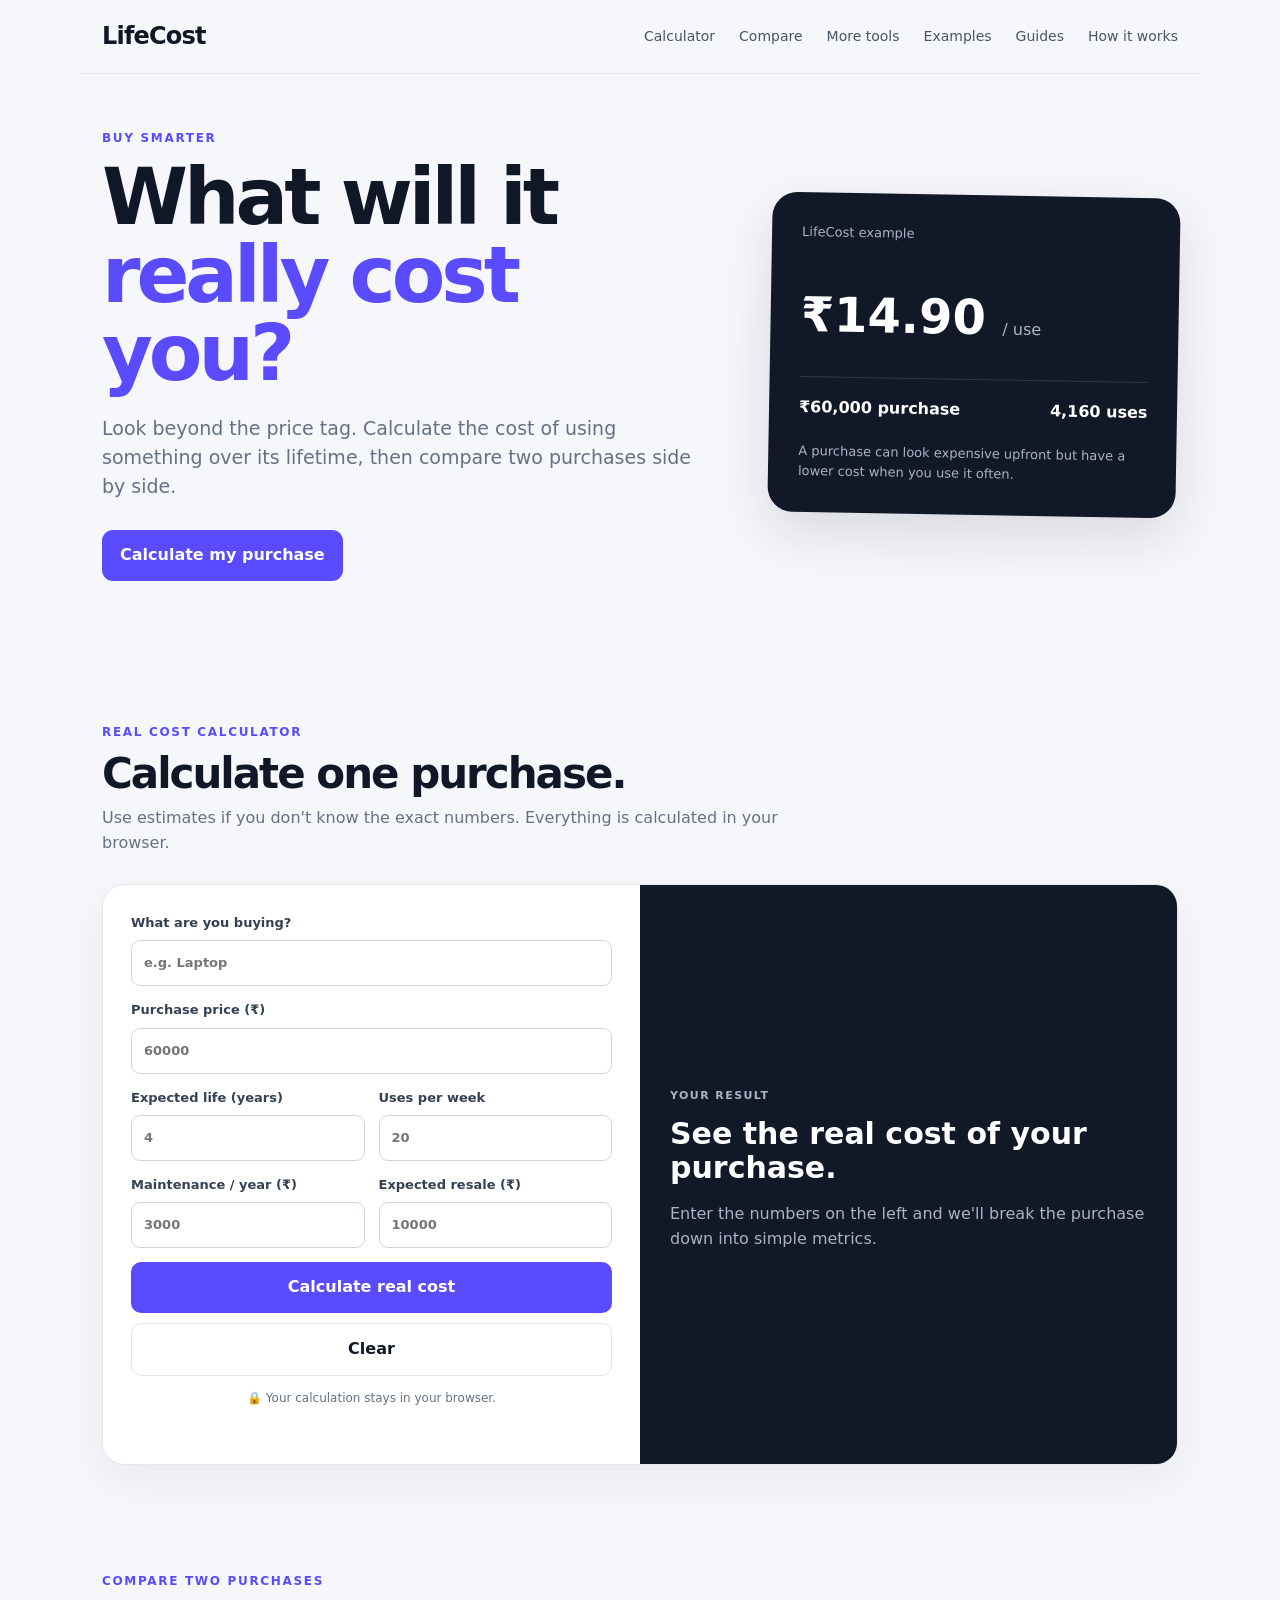
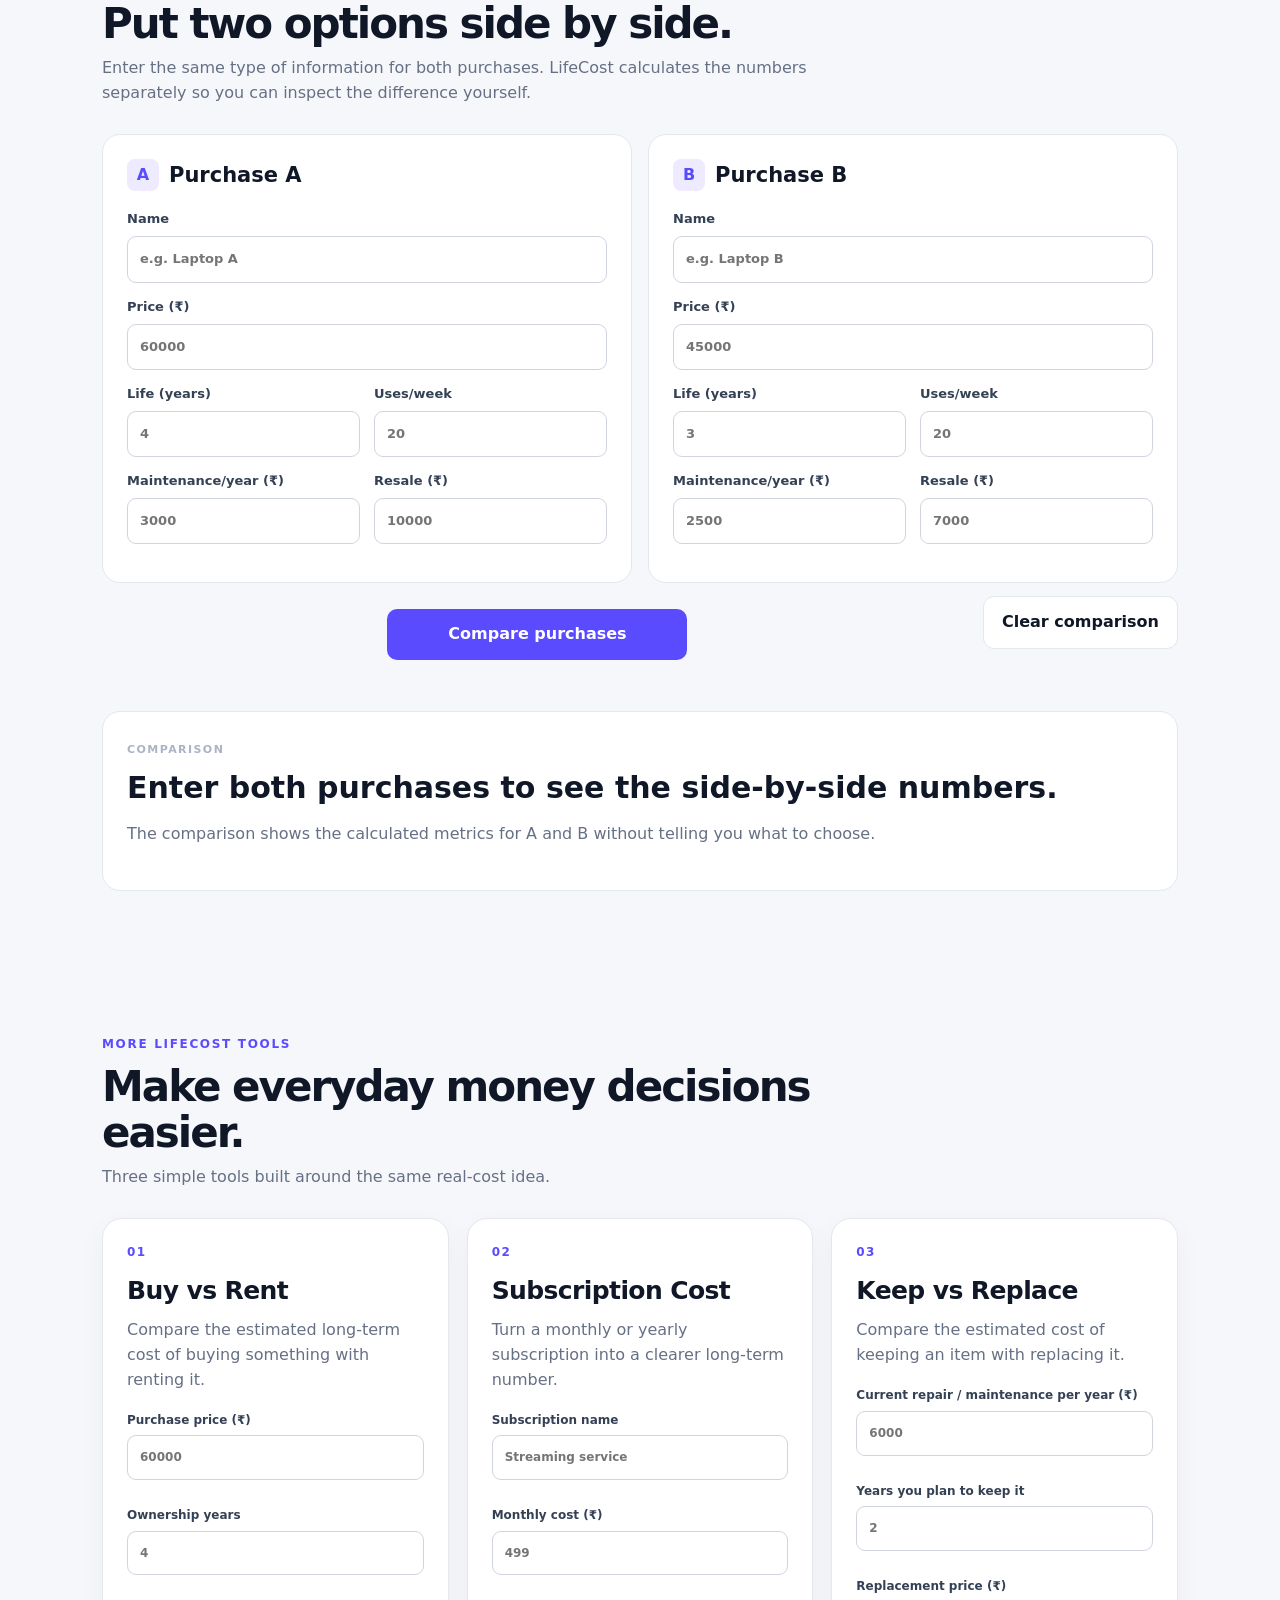
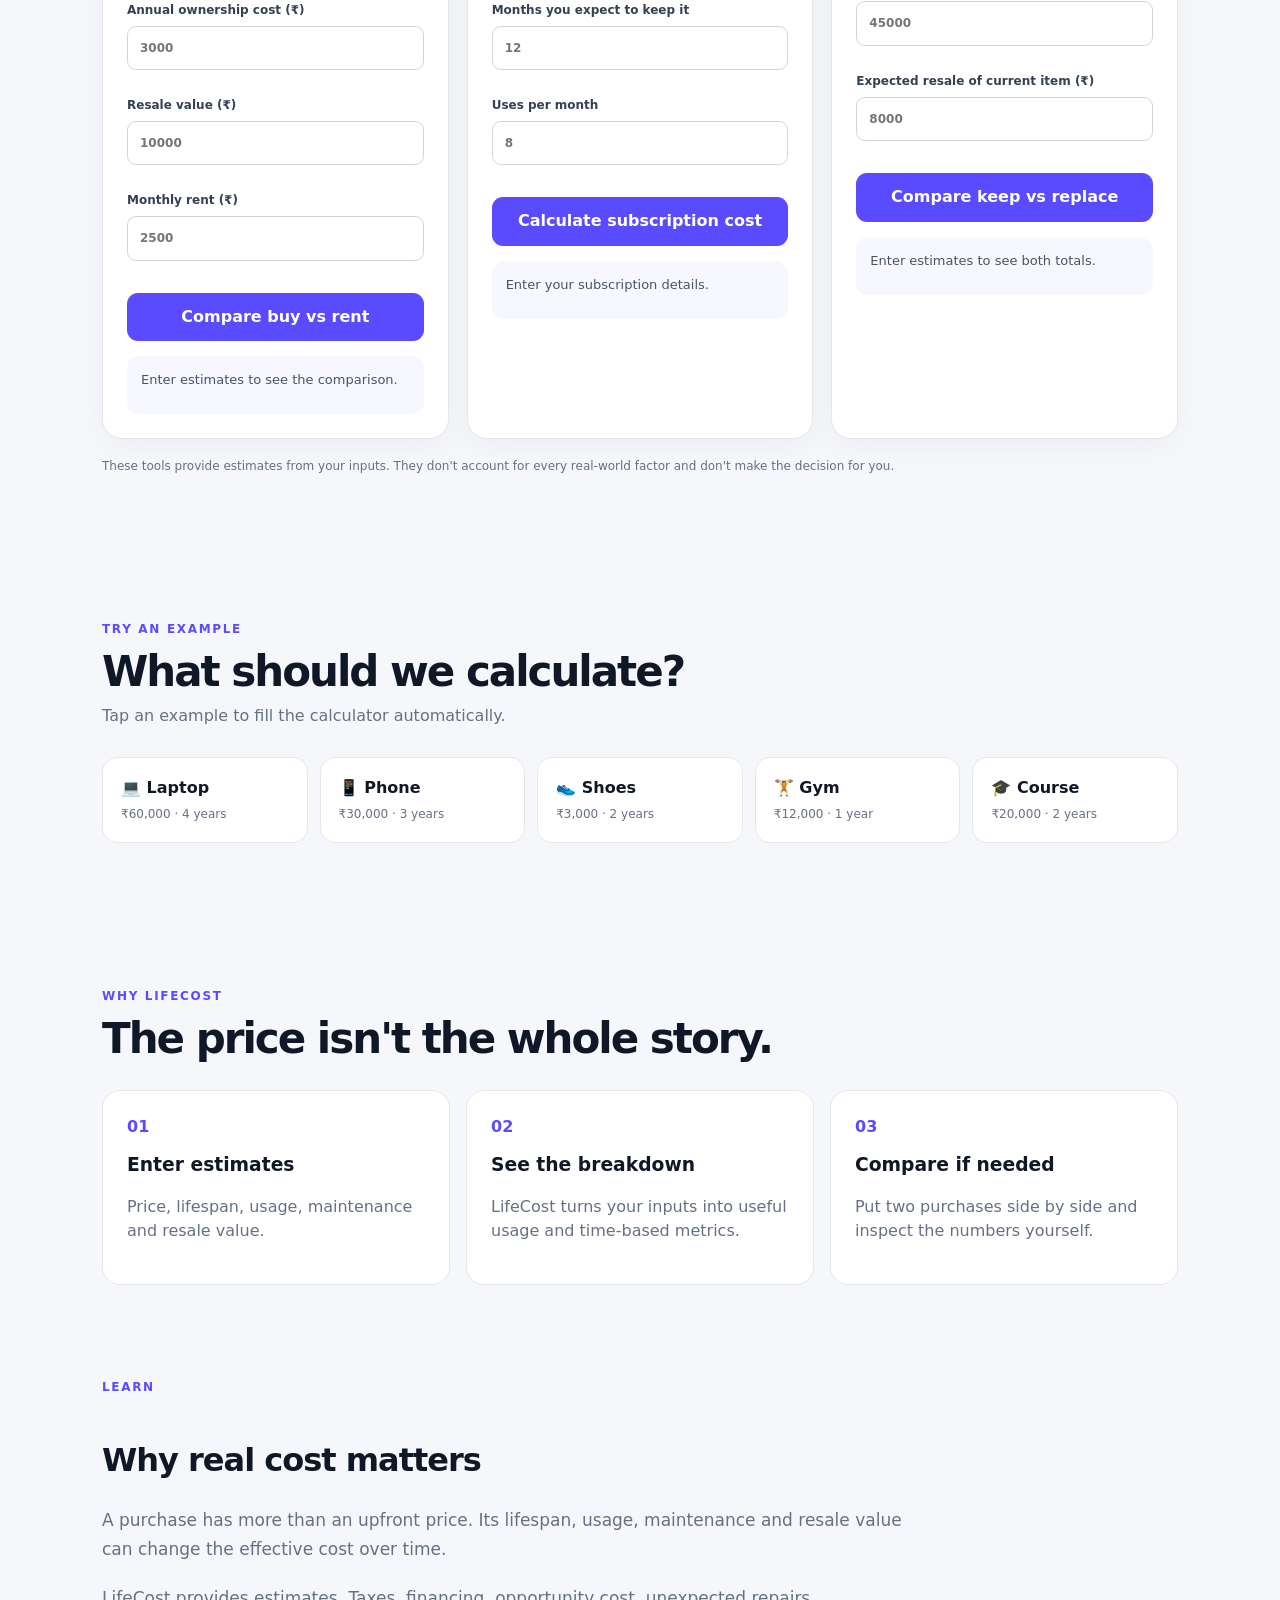
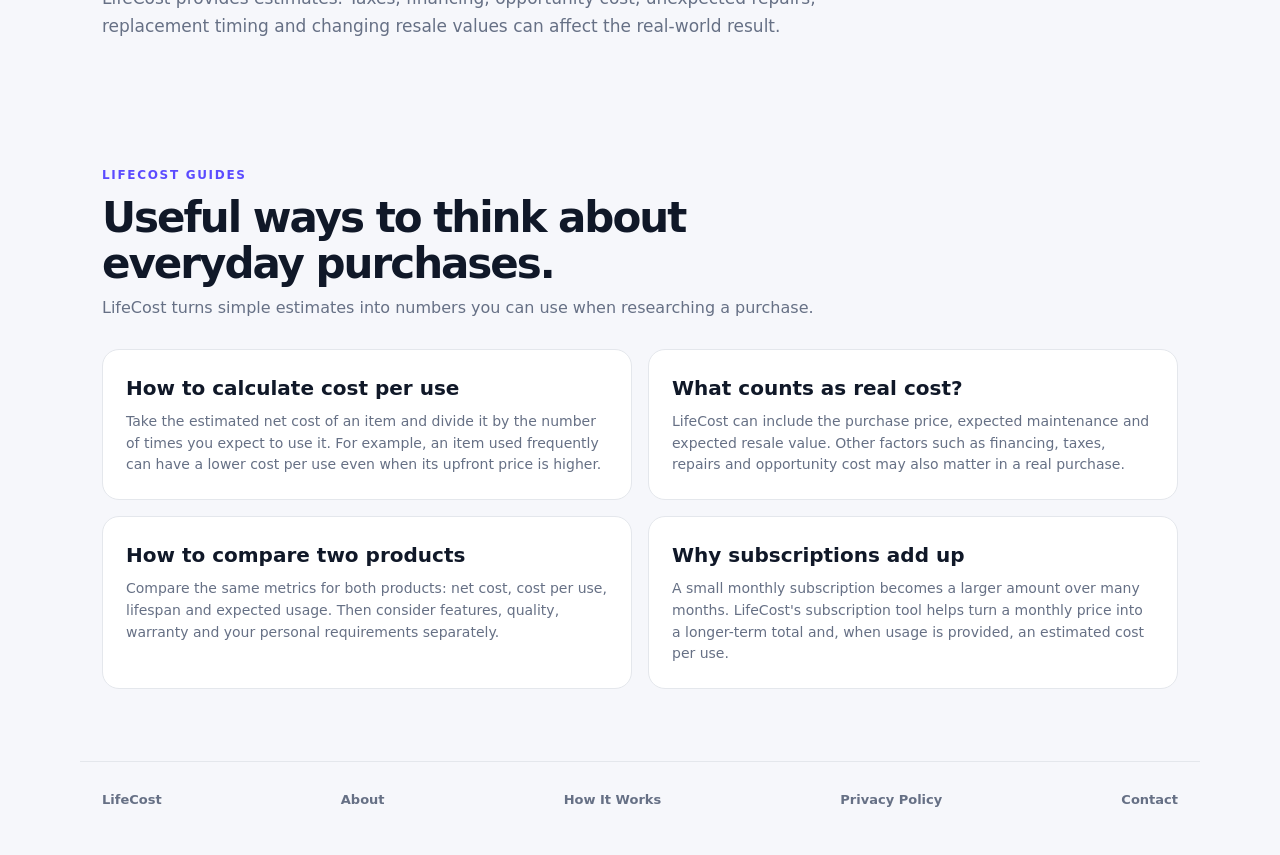
==== commit bf5c04ab: "Enhance SEO and accessibility in index.html Updated meta tags and improved HTML structure for better" ====
--- a/index.html
+++ b/index.html
@@ -3,18 +3,25 @@
 <head>
 <meta charset="utf-8">
 <meta name="viewport" content="width=device-width, initial-scale=1">
-<meta name="description" content="LifeCost is a free real-cost purchase calculator. Estimate cost per use, daily, monthly and yearly cost, then compare two purchases side by side."><meta name="theme-color" content="#111827">
+
+<meta name="description" content="LifeCost is a free real-cost purchase calculator. Estimate cost per use, daily, monthly and yearly cost, then compare two purchases side by side.">
+
+<meta name="theme-color" content="#111827">
 <meta name="robots" content="index, follow">
-<link rel="canonical" href="./">
+
 <link rel="canonical" href="https://hansika3008.github.io/lifecost/">
+
 <meta property="og:type" content="website">
 <meta property="og:title" content="LifeCost — Real Cost Purchase Calculator">
 <meta property="og:description" content="Calculate the real cost of purchases and compare options using cost per use, maintenance, lifespan and resale value.">
-<meta property="og:url" content="./">
+<meta property="og:url" content="https://hansika3008.github.io/lifecost/">
+
 <meta name="twitter:card" content="summary">
 <meta name="twitter:title" content="LifeCost — Real Cost Purchase Calculator">
 <meta name="twitter:description" content="Calculate real purchase cost and compare two options.">
+
 <title>LifeCost – Real Cost Purchase Calculator</title>
+
 <link rel="icon" type="image/png" href="favicon.png">
 <link rel="stylesheet" href="styles.css">
 
@@ -26,7 +33,11 @@
   "applicationCategory":"FinanceApplication",
   "operatingSystem":"Any",
   "description":"A browser-based calculator for estimating real purchase costs and comparing purchases.",
-  "offers":{"@type":"Offer","price":"0","priceCurrency":"INR"}
+  "offers":{
+    "@type":"Offer",
+    "price":"0",
+    "priceCurrency":"INR"
+  }
 }
 </script>
 
@@ -35,13 +46,13 @@
   transition:transform .16s ease,border-color .16s ease,box-shadow .16s ease;
 }
 
-.guide-link{
+.guide-card-link{
   display:block;
   color:inherit;
   text-decoration:none;
 }
 
-.guide-grid article:has(.guide-link:hover){
+.guide-grid article:hover{
   transform:translateY(-2px);
   border-color:#b7b0ff;
   box-shadow:0 10px 30px rgba(16,24,40,.06);
@@ -49,9 +60,11 @@
 </style>
 
 </head>
+
 <body>
 
 <header class="site-header">
+
   <a class="brand" href="#top">LifeCost</a>
 
   <nav aria-label="Main navigation">
@@ -62,26 +75,40 @@
     <a href="#guides">Guides</a>
     <a href="#how">How it works</a>
   </nav>
+
 </header>
 
+
 <main id="top">
 
+
 <section class="hero">
+
   <div class="hero-copy">
+
     <p class="eyebrow">BUY SMARTER</p>
 
-    <h1>What will it <span>really cost you?</span></h1>
+    <h1>
+      What will it <span>really cost you?</span>
+    </h1>
 
     <p>
       Look beyond the price tag. Calculate the cost of using something
       over its lifetime, then compare two purchases side by side.
     </p>
 
-    <a class="button" href="#calculator">Calculate my purchase</a>
-  </div>
+    <a class="button" href="#calculator">
+      Calculate my purchase
+    </a>
+
+  </div>
+
 
   <div class="hero-preview">
-    <div class="preview-label">LifeCost example</div>
+
+    <div class="preview-label">
+      LifeCost example
+    </div>
 
     <div class="preview-number">
       ₹14.90 <small>/ use</small>
@@ -96,86 +123,143 @@
       A purchase can look expensive upfront but have a lower cost when
       you use it often.
     </div>
-  </div>
+
+  </div>
+
 </section>
 
 
 <section id="calculator" class="section">
 
   <div class="section-heading">
-    <p class="eyebrow">REAL COST CALCULATOR</p>
-
-    <h2>Calculate one purchase.</h2>
+
+    <p class="eyebrow">
+      REAL COST CALCULATOR
+    </p>
+
+    <h2>
+      Calculate one purchase.
+    </h2>
 
     <p>
       Use estimates if you don't know the exact numbers.
       Everything is calculated in your browser.
     </p>
+
   </div>
 
 
   <div class="calculator">
+
 
     <div class="form-panel">
 
       <label>
         What are you buying?
-        <input id="item" type="text" placeholder="e.g. Laptop">
+
+        <input
+          id="item"
+          type="text"
+          placeholder="e.g. Laptop">
       </label>
+
 
       <label>
         Purchase price (₹)
-        <input id="price" type="number" min="0" step="0.01" placeholder="60000">
+
+        <input
+          id="price"
+          type="number"
+          min="0"
+          step="0.01"
+          placeholder="60000">
       </label>
 
+
       <div class="two">
 
         <label>
           Expected life (years)
-          <input id="years" type="number" min="0.1" step="0.1" placeholder="4">
-        </label>
+
+          <input
+            id="years"
+            type="number"
+            min="0.1"
+            step="0.1"
+            placeholder="4">
+        </label>
+
 
         <label>
           Uses per week
-          <input id="uses" type="number" min="0" step="0.1" placeholder="20">
-        </label>
-
-      </div>
+
+          <input
+            id="uses"
+            type="number"
+            min="0"
+            step="0.1"
+            placeholder="20">
+        </label>
+
+      </div>
+
 
       <div class="two">
 
         <label>
           Maintenance / year (₹)
-          <input id="maintenance" type="number" min="0" step="0.01" placeholder="3000">
-        </label>
+
+          <input
+            id="maintenance"
+            type="number"
+            min="0"
+            step="0.01"
+            placeholder="3000">
+        </label>
+
 
         <label>
           Expected resale (₹)
-          <input id="resale" type="number" min="0" step="0.01" placeholder="10000">
-        </label>
-
-      </div>
+
+          <input
+            id="resale"
+            type="number"
+            min="0"
+            step="0.01"
+            placeholder="10000">
+        </label>
+
+      </div>
+
 
       <div class="button-row">
-        <button type="button" onclick="calculateRealCost()">
+
+        <button
+          type="button"
+          onclick="calculateRealCost()">
           Calculate real cost
         </button>
 
-        <button type="button"
-                class="secondary-button"
-                onclick="clearCalculator()">
+        <button
+          type="button"
+          class="secondary-button"
+          onclick="clearCalculator()">
           Clear
         </button>
-      </div>
+
+      </div>
+
 
       <div class="privacy">
         🔒 Your calculation stays in your browser.
       </div>
 
-      <div id="calcMessage"
-           class="form-message"
-           role="status"
-           aria-live="polite">
+
+      <div
+        id="calcMessage"
+        class="form-message"
+        role="status"
+        aria-live="polite">
       </div>
 
     </div>
@@ -185,9 +269,13 @@
 
       <div class="result-placeholder">
 
-        <span>YOUR RESULT</span>
-
-        <h3>See the real cost of your purchase.</h3>
+        <span>
+          YOUR RESULT
+        </span>
+
+        <h3>
+          See the real cost of your purchase.
+        </h3>
 
         <p>
           Enter the numbers on the left and we'll break the purchase
@@ -207,9 +295,13 @@
 
   <div class="section-heading">
 
-    <p class="eyebrow">COMPARE TWO PURCHASES</p>
-
-    <h2>Put two options side by side.</h2>
+    <p class="eyebrow">
+      COMPARE TWO PURCHASES
+    </p>
+
+    <h2>
+      Put two options side by side.
+    </h2>
 
     <p>
       Enter the same type of information for both purchases.
@@ -222,6 +314,7 @@
 
   <div class="compare-grid">
 
+
     <div class="compare-card">
 
       <div class="compare-title">
@@ -229,40 +322,80 @@
         <h3>Purchase A</h3>
       </div>
 
+
       <label>
         Name
-        <input id="aItem" type="text" placeholder="e.g. Laptop A">
+
+        <input
+          id="aItem"
+          type="text"
+          placeholder="e.g. Laptop A">
       </label>
+
 
       <label>
         Price (₹)
-        <input id="aPrice" type="number" min="0" step="0.01" placeholder="60000">
+
+        <input
+          id="aPrice"
+          type="number"
+          min="0"
+          step="0.01"
+          placeholder="60000">
       </label>
 
+
       <div class="two">
 
         <label>
           Life (years)
-          <input id="aYears" type="number" min="0.1" step="0.1" placeholder="4">
-        </label>
+
+          <input
+            id="aYears"
+            type="number"
+            min="0.1"
+            step="0.1"
+            placeholder="4">
+        </label>
+
 
         <label>
           Uses/week
-          <input id="aUses" type="number" min="0" step="0.1" placeholder="20">
-        </label>
-
-      </div>
+
+          <input
+            id="aUses"
+            type="number"
+            min="0"
+            step="0.1"
+            placeholder="20">
+        </label>
+
+      </div>
+
 
       <div class="two">
 
         <label>
           Maintenance/year (₹)
-          <input id="aMaintenance" type="number" min="0" step="0.01" placeholder="3000">
-        </label>
+
+          <input
+            id="aMaintenance"
+            type="number"
+            min="0"
+            step="0.01"
+            placeholder="3000">
+        </label>
+
 
         <label>
           Resale (₹)
-          <input id="aResale" type="number" min="0" step="0.01" placeholder="10000">
+
+          <input
+            id="aResale"
+            type="number"
+            min="0"
+            step="0.01"
+            placeholder="10000">
         </label>
 
       </div>
@@ -277,40 +410,80 @@
         <h3>Purchase B</h3>
       </div>
 
+
       <label>
         Name
-        <input id="bItem" type="text" placeholder="e.g. Laptop B">
+
+        <input
+          id="bItem"
+          type="text"
+          placeholder="e.g. Laptop B">
       </label>
+
 
       <label>
         Price (₹)
-        <input id="bPrice" type="number" min="0" step="0.01" placeholder="45000">
+
+        <input
+          id="bPrice"
+          type="number"
+          min="0"
+          step="0.01"
+          placeholder="45000">
       </label>
 
+
       <div class="two">
 
         <label>
           Life (years)
-          <input id="bYears" type="number" min="0.1" step="0.1" placeholder="3">
-        </label>
+
+          <input
+            id="bYears"
+            type="number"
+            min="0.1"
+            step="0.1"
+            placeholder="3">
+        </label>
+
 
         <label>
           Uses/week
-          <input id="bUses" type="number" min="0" step="0.1" placeholder="20">
-        </label>
-
-      </div>
+
+          <input
+            id="bUses"
+            type="number"
+            min="0"
+            step="0.1"
+            placeholder="20">
+        </label>
+
+      </div>
+
 
       <div class="two">
 
         <label>
           Maintenance/year (₹)
-          <input id="bMaintenance" type="number" min="0" step="0.01" placeholder="2500">
-        </label>
+
+          <input
+            id="bMaintenance"
+            type="number"
+            min="0"
+            step="0.01"
+            placeholder="2500">
+        </label>
+
 
         <label>
           Resale (₹)
-          <input id="bResale" type="number" min="0" step="0.01" placeholder="7000">
+
+          <input
+            id="bResale"
+            type="number"
+            min="0"
+            step="0.01"
+            placeholder="7000">
         </label>
 
       </div>
@@ -322,24 +495,29 @@
 
   <div class="compare-actions">
 
-    <button class="compare-button"
-            type="button"
-            onclick="comparePurchases()">
+    <button
+      class="compare-button"
+      type="button"
+      onclick="comparePurchases()">
       Compare purchases
     </button>
 
-    <button class="secondary-button"
-            type="button"
-            onclick="clearComparison()">
+
+    <button
+      class="secondary-button"
+      type="button"
+      onclick="clearComparison()">
       Clear comparison
     </button>
 
   </div>
 
-  <div id="compareMessage"
-       class="form-message"
-       role="status"
-       aria-live="polite">
+
+  <div
+    id="compareMessage"
+    class="form-message"
+    role="status"
+    aria-live="polite">
   </div>
 
 
@@ -347,7 +525,9 @@
 
     <div class="result-placeholder light-placeholder">
 
-      <span>COMPARISON</span>
+      <span>
+        COMPARISON
+      </span>
 
       <h3>
         Enter both purchases to see the side-by-side numbers.
@@ -369,9 +549,13 @@
 
   <div class="section-heading">
 
-    <p class="eyebrow">MORE LIFECOST TOOLS</p>
-
-    <h2>Make everyday money decisions easier.</h2>
+    <p class="eyebrow">
+      MORE LIFECOST TOOLS
+    </p>
+
+    <h2>
+      Make everyday money decisions easier.
+    </h2>
 
     <p>
       Three simple tools built around the same real-cost idea.
@@ -382,198 +566,262 @@
 
   <div class="tools-grid">
 
+
     <article class="tool-card">
 
-      <span class="tool-number">01</span>
-
-      <h3>Buy vs Rent</h3>
+      <span class="tool-number">
+        01
+      </span>
+
+      <h3>
+        Buy vs Rent
+      </h3>
 
       <p>
         Compare the estimated long-term cost of buying something
         with renting it.
       </p>
 
+
       <div class="tool-fields">
 
         <label>
           Purchase price (₹)
-          <input id="brPrice"
-                 type="number"
-                 min="0"
-                 step="0.01"
-                 placeholder="60000">
-        </label>
+          <input
+            id="brPrice"
+            type="number"
+            min="0"
+            step="0.01"
+            placeholder="60000">
+        </label>
+
 
         <label>
           Ownership years
-          <input id="brYears"
-                 type="number"
-                 min="0.1"
-                 step="0.1"
-                 placeholder="4">
-        </label>
+          <input
+            id="brYears"
+            type="number"
+            min="0.1"
+            step="0.1"
+            placeholder="4">
+        </label>
+
 
         <label>
           Annual ownership cost (₹)
-          <input id="brAnnual"
-                 type="number"
-                 min="0"
-                 step="0.01"
-                 placeholder="3000">
-        </label>
+          <input
+            id="brAnnual"
+            type="number"
+            min="0"
+            step="0.01"
+            placeholder="3000">
+        </label>
+
 
         <label>
           Resale value (₹)
-          <input id="brResale"
-                 type="number"
-                 min="0"
-                 step="0.01"
-                 placeholder="10000">
-        </label>
+          <input
+            id="brResale"
+            type="number"
+            min="0"
+            step="0.01"
+            placeholder="10000">
+        </label>
+
 
         <label>
           Monthly rent (₹)
-          <input id="brRent"
-                 type="number"
-                 min="0"
-                 step="0.01"
-                 placeholder="2500">
-        </label>
-
-      </div>
-
-      <button type="button" onclick="calculateBuyRent()">
+          <input
+            id="brRent"
+            type="number"
+            min="0"
+            step="0.01"
+            placeholder="2500">
+        </label>
+
+      </div>
+
+
+      <button
+        type="button"
+        onclick="calculateBuyRent()">
         Compare buy vs rent
       </button>
 
-      <div id="brResult"
-           class="mini-result"
-           aria-live="polite">
+
+      <div
+        id="brResult"
+        class="mini-result"
+        aria-live="polite">
         Enter estimates to see the comparison.
       </div>
 
     </article>
 
 
+
     <article class="tool-card">
 
-      <span class="tool-number">02</span>
-
-      <h3>Subscription Cost</h3>
+      <span class="tool-number">
+        02
+      </span>
+
+      <h3>
+        Subscription Cost
+      </h3>
 
       <p>
         Turn a monthly or yearly subscription into a clearer
         long-term number.
       </p>
 
+
       <div class="tool-fields">
 
         <label>
           Subscription name
-          <input id="subName"
-                 type="text"
-                 placeholder="Streaming service">
-        </label>
+
+          <input
+            id="subName"
+            type="text"
+            placeholder="Streaming service">
+        </label>
+
 
         <label>
           Monthly cost (₹)
-          <input id="subMonthly"
-                 type="number"
-                 min="0"
-                 step="0.01"
-                 placeholder="499">
-        </label>
+
+          <input
+            id="subMonthly"
+            type="number"
+            min="0"
+            step="0.01"
+            placeholder="499">
+        </label>
+
 
         <label>
           Months you expect to keep it
-          <input id="subMonths"
-                 type="number"
-                 min="1"
-                 step="1"
-                 placeholder="12">
-        </label>
+
+          <input
+            id="subMonths"
+            type="number"
+            min="1"
+            step="1"
+            placeholder="12">
+        </label>
+
 
         <label>
           Uses per month
-          <input id="subUses"
-                 type="number"
-                 min="0"
-                 step="0.1"
-                 placeholder="8">
-        </label>
-
-      </div>
-
-      <button type="button" onclick="calculateSubscription()">
+
+          <input
+            id="subUses"
+            type="number"
+            min="0"
+            step="0.1"
+            placeholder="8">
+        </label>
+
+      </div>
+
+
+      <button
+        type="button"
+        onclick="calculateSubscription()">
         Calculate subscription cost
       </button>
 
-      <div id="subResult"
-           class="mini-result"
-           aria-live="polite">
+
+      <div
+        id="subResult"
+        class="mini-result"
+        aria-live="polite">
         Enter your subscription details.
       </div>
 
     </article>
 
 
+
     <article class="tool-card">
 
-      <span class="tool-number">03</span>
-
-      <h3>Keep vs Replace</h3>
+      <span class="tool-number">
+        03
+      </span>
+
+      <h3>
+        Keep vs Replace
+      </h3>
 
       <p>
         Compare the estimated cost of keeping an item with replacing it.
       </p>
 
+
       <div class="tool-fields">
 
         <label>
           Current repair / maintenance per year (₹)
-          <input id="krCurrent"
-                 type="number"
-                 min="0"
-                 step="0.01"
-                 placeholder="6000">
-        </label>
+
+          <input
+            id="krCurrent"
+            type="number"
+            min="0"
+            step="0.01"
+            placeholder="6000">
+        </label>
+
 
         <label>
           Years you plan to keep it
-          <input id="krYears"
-                 type="number"
-                 min="0.1"
-                 step="0.1"
-                 placeholder="2">
-        </label>
+
+          <input
+            id="krYears"
+            type="number"
+            min="0.1"
+            step="0.1"
+            placeholder="2">
+        </label>
+
 
         <label>
           Replacement price (₹)
-          <input id="krNew"
-                 type="number"
-                 min="0"
-                 step="0.01"
-                 placeholder="45000">
-        </label>
+
+          <input
+            id="krNew"
+            type="number"
+            min="0"
+            step="0.01"
+            placeholder="45000">
+        </label>
+
 
         <label>
           Expected resale of current item (₹)
-          <input id="krResale"
-                 type="number"
-                 min="0"
-                 step="0.01"
-                 placeholder="8000">
-        </label>
-
-      </div>
-
-      <button type="button" onclick="calculateKeepReplace()">
+
+          <input
+            id="krResale"
+            type="number"
+            min="0"
+            step="0.01"
+            placeholder="8000">
+        </label>
+
+      </div>
+
+
+      <button
+        type="button"
+        onclick="calculateKeepReplace()">
         Compare keep vs replace
       </button>
 
-      <div id="krResult"
-           class="mini-result"
-           aria-live="polite">
+
+      <div
+        id="krResult"
+        class="mini-result"
+        aria-live="polite">
         Enter estimates to see both totals.
       </div>
 
@@ -594,9 +842,13 @@
 
   <div class="section-heading">
 
-    <p class="eyebrow">TRY AN EXAMPLE</p>
-
-    <h2>What should we calculate?</h2>
+    <p class="eyebrow">
+      TRY AN EXAMPLE
+    </p>
+
+    <h2>
+      What should we calculate?
+    </h2>
 
     <p>
       Tap an example to fill the calculator automatically.
@@ -607,37 +859,46 @@
 
   <div class="example-grid">
 
-    <button type="button"
-            class="example"
-            onclick="loadExample('Laptop',60000,4,20,3000,10000)">
+    <button
+      type="button"
+      class="example"
+      onclick="loadExample('Laptop',60000,4,20,3000,10000)">
       <b>💻 Laptop</b>
       <span>₹60,000 · 4 years</span>
     </button>
 
-    <button type="button"
-            class="example"
-            onclick="loadExample('Phone',30000,3,35,1000,6000)">
+
+    <button
+      type="button"
+      class="example"
+      onclick="loadExample('Phone',30000,3,35,1000,6000)">
       <b>📱 Phone</b>
       <span>₹30,000 · 3 years</span>
     </button>
 
-    <button type="button"
-            class="example"
-            onclick="loadExample('Shoes',3000,2,3,200,500)">
+
+    <button
+      type="button"
+      class="example"
+      onclick="loadExample('Shoes',3000,2,3,200,500)">
       <b>👟 Shoes</b>
       <span>₹3,000 · 2 years</span>
     </button>
 
-    <button type="button"
-            class="example"
-            onclick="loadExample('Gym membership',12000,1,4,0,0)">
+
+    <button
+      type="button"
+      class="example"
+      onclick="loadExample('Gym membership',12000,1,4,0,0)">
       <b>🏋️ Gym</b>
       <span>₹12,000 · 1 year</span>
     </button>
 
-    <button type="button"
-            class="example"
-            onclick="loadExample('Online course',20000,2,2,0,0)">
+
+    <button
+      type="button"
+      class="example"
+      onclick="loadExample('Online course',20000,2,2,0,0)">
       <b>🎓 Course</b>
       <span>₹20,000 · 2 years</span>
     </button>
@@ -651,9 +912,13 @@
 
   <div class="section-heading">
 
-    <p class="eyebrow">WHY LIFECOST</p>
-
-    <h2>The price isn't the whole story.</h2>
+    <p class="eyebrow">
+      WHY LIFECOST
+    </p>
+
+    <h2>
+      The price isn't the whole story.
+    </h2>
 
   </div>
 
@@ -667,6 +932,7 @@
         Price, lifespan, usage, maintenance and resale value.
       </p>
     </div>
+
 
     <div>
       <b>02</b>
@@ -677,6 +943,7 @@
       </p>
     </div>
 
+
     <div>
       <b>03</b>
       <h3>Compare if needed</h3>
@@ -694,16 +961,22 @@
 
   <div class="section-heading">
 
-    <p class="eyebrow">LEARN</p>
-
-    <h2>Why real cost matters</h2>
-
-  </div>
+    <p class="eyebrow">
+      LEARN
+    </p>
+
+    <h2>
+      Why real cost matters
+    </h2>
+
+  </div>
+
 
   <p>
     A purchase has more than an upfront price. Its lifespan, usage,
     maintenance and resale value can change the effective cost over time.
   </p>
+
 
   <p>
     LifeCost provides estimates. Taxes, financing, opportunity cost,
@@ -718,9 +991,13 @@
 
   <div class="section-heading">
 
-    <p class="eyebrow">LIFECOST GUIDES</p>
-
-    <h2>Useful ways to think about everyday purchases.</h2>
+    <p class="eyebrow">
+      LIFECOST GUIDES
+    </p>
+
+    <h2>
+      Useful ways to think about everyday purchases.
+    </h2>
 
     <p>
       LifeCost turns simple estimates into numbers you can use when
@@ -732,12 +1009,18 @@
 
   <div class="guide-grid">
 
-    <!-- FIRST GUIDE IS NOW CLICKABLE -->
+
+    <!-- GUIDE 1 -->
+
     <article>
 
-      <a href="cost-per-use.html" class="guide-link">
-
-        <h3>How to calculate cost per use</h3>
+      <a
+        class="guide-card-link"
+        href="cost-per-use.html">
+
+        <h3>
+          How to calculate cost per use
+        </h3>
 
         <p>
           Take the estimated net cost of an item and divide it by
@@ -751,63 +1034,107 @@
     </article>
 
 
+    <!-- GUIDE 2 -->
+
     <article>
 
-      <h3>What counts as real cost?</h3>
-
-      <p>
-        LifeCost can include the purchase price, expected maintenance
-        and expected resale value. Other factors such as financing,
-        taxes, repairs and opportunity cost may also matter in a
-        real purchase.
-      </p>
+      <a
+        class="guide-card-link"
+        href="real-cost.html">
+
+        <h3>
+          What counts as real cost?
+        </h3>
+
+        <p>
+          LifeCost can include the purchase price, expected maintenance
+          and expected resale value. Other factors such as financing,
+          taxes, repairs and opportunity cost may also matter in a
+          real purchase.
+        </p>
+
+      </a>
 
     </article>
 
 
+    <!-- GUIDE 3 -->
+
     <article>
 
-      <h3>How to compare two products</h3>
-
-      <p>
-        Compare the same metrics for both products: net cost,
-        cost per use, lifespan and expected usage. Then consider
-        features, quality, warranty and your personal requirements
-        separately.
-      </p>
+      <a
+        class="guide-card-link"
+        href="compare-two-products.html">
+
+        <h3>
+          How to compare two products
+        </h3>
+
+        <p>
+          Compare the same metrics for both products: net cost,
+          cost per use, lifespan and expected usage. Then consider
+          features, quality, warranty and your personal requirements
+          separately.
+        </p>
+
+      </a>
 
     </article>
 
 
+    <!-- GUIDE 4 -->
+
     <article>
 
-      <h3>Why subscriptions add up</h3>
-
-      <p>
-        A small monthly subscription becomes a larger amount over
-        many months. LifeCost's subscription tool helps turn a
-        monthly price into a longer-term total and, when usage is
-        provided, an estimated cost per use.
-      </p>
+      <a
+        class="guide-card-link"
+        href="subscription-cost.html">
+
+        <h3>
+          Why subscriptions add up
+        </h3>
+
+        <p>
+          A small monthly subscription becomes a larger amount over
+          many months. LifeCost's subscription tool helps turn a
+          monthly price into a longer-term total and, when usage is
+          provided, an estimated cost per use.
+        </p>
+
+      </a>
 
     </article>
 
+
   </div>
 
 </section>
 
+
 </main>
 
 
 <footer>
 
-  <a href="about.html">About</a>
-
-  <a href="how-it-works.html">How It Works</a>
-
-  <a href="privacy.html">Privacy Policy</a>
-
-  <a href="contact.html">Contact</a>
+  <a href="index.html" class="footer-brand">
+    LifeCost
+  </a>
+
+  <a href="about.html">
+    About
+  </a>
+
+  <a href="how-it-works.html">
+    How It Works
+  </a>
+
+  <a href="privacy.html">
+    Privacy Policy
+  </a>
+
+  <a href="contact.html">
+    Contact
+  </a>
 
 </footer>
 
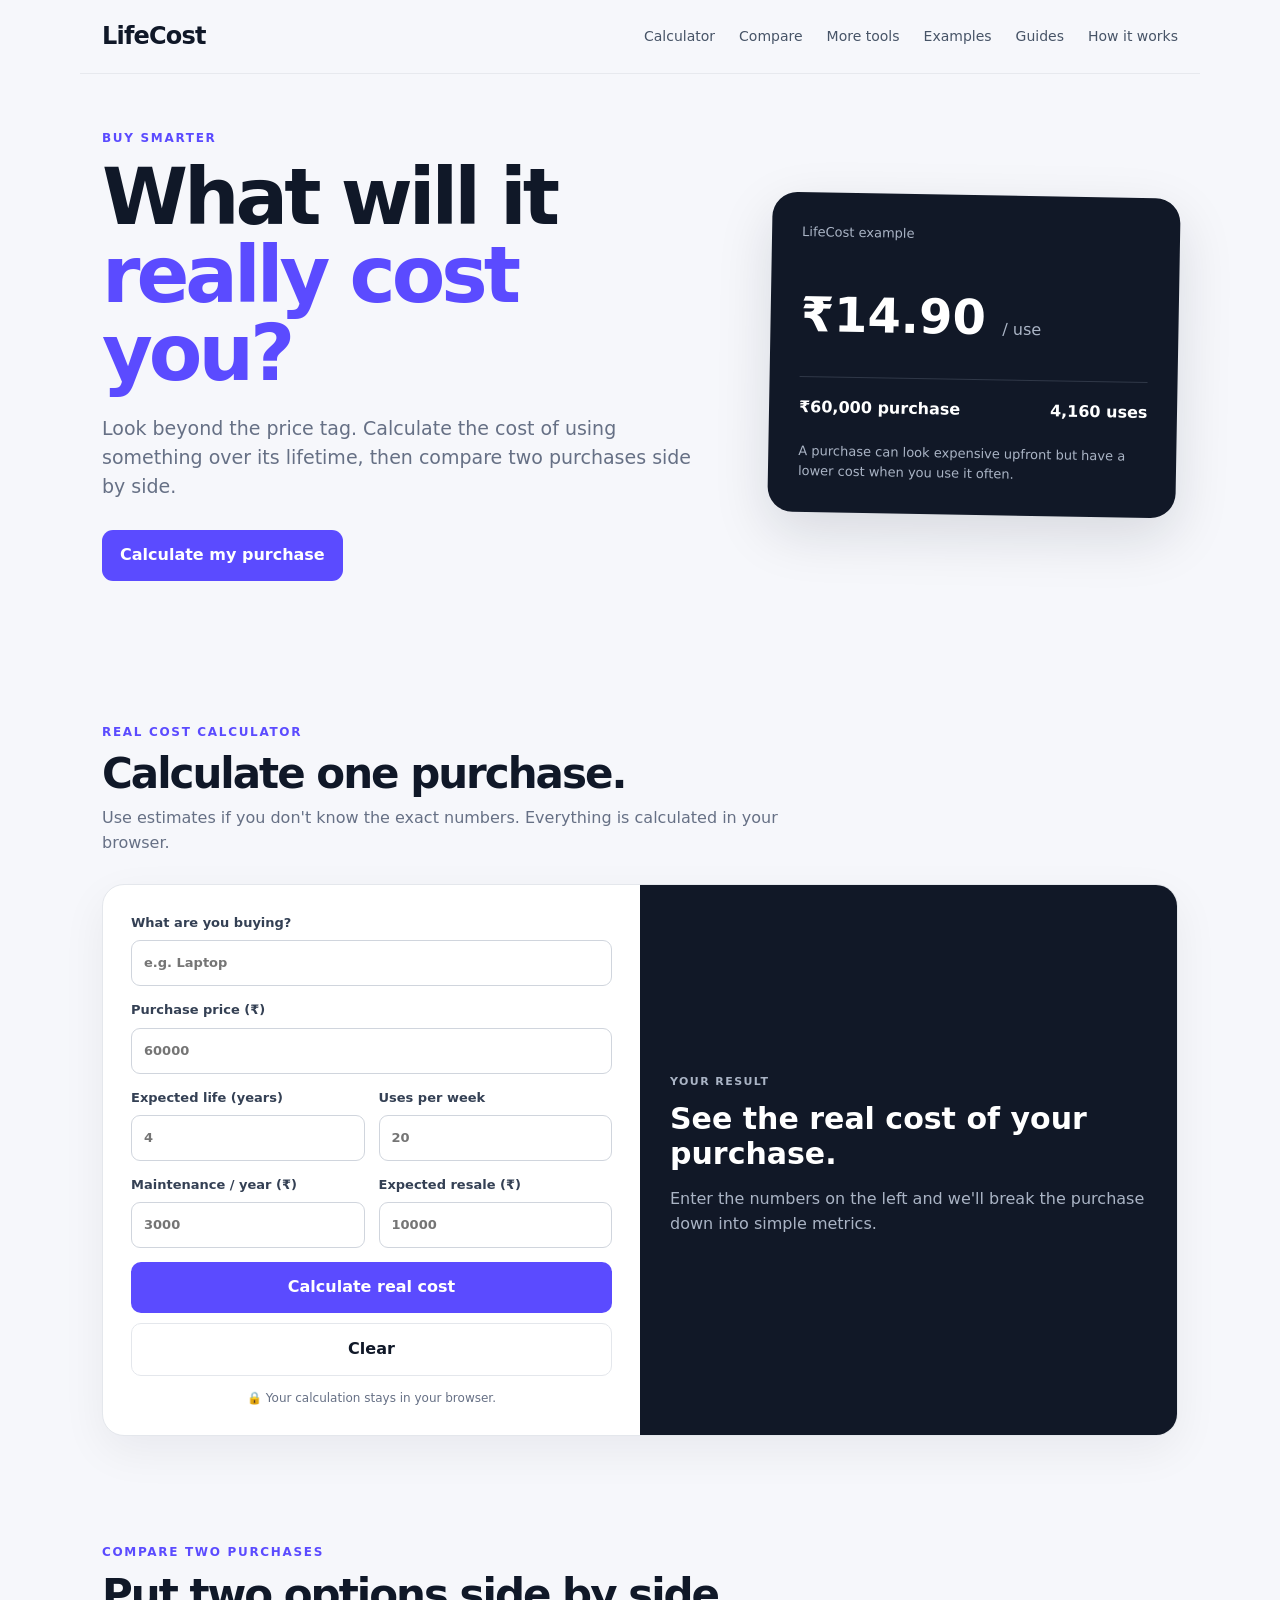
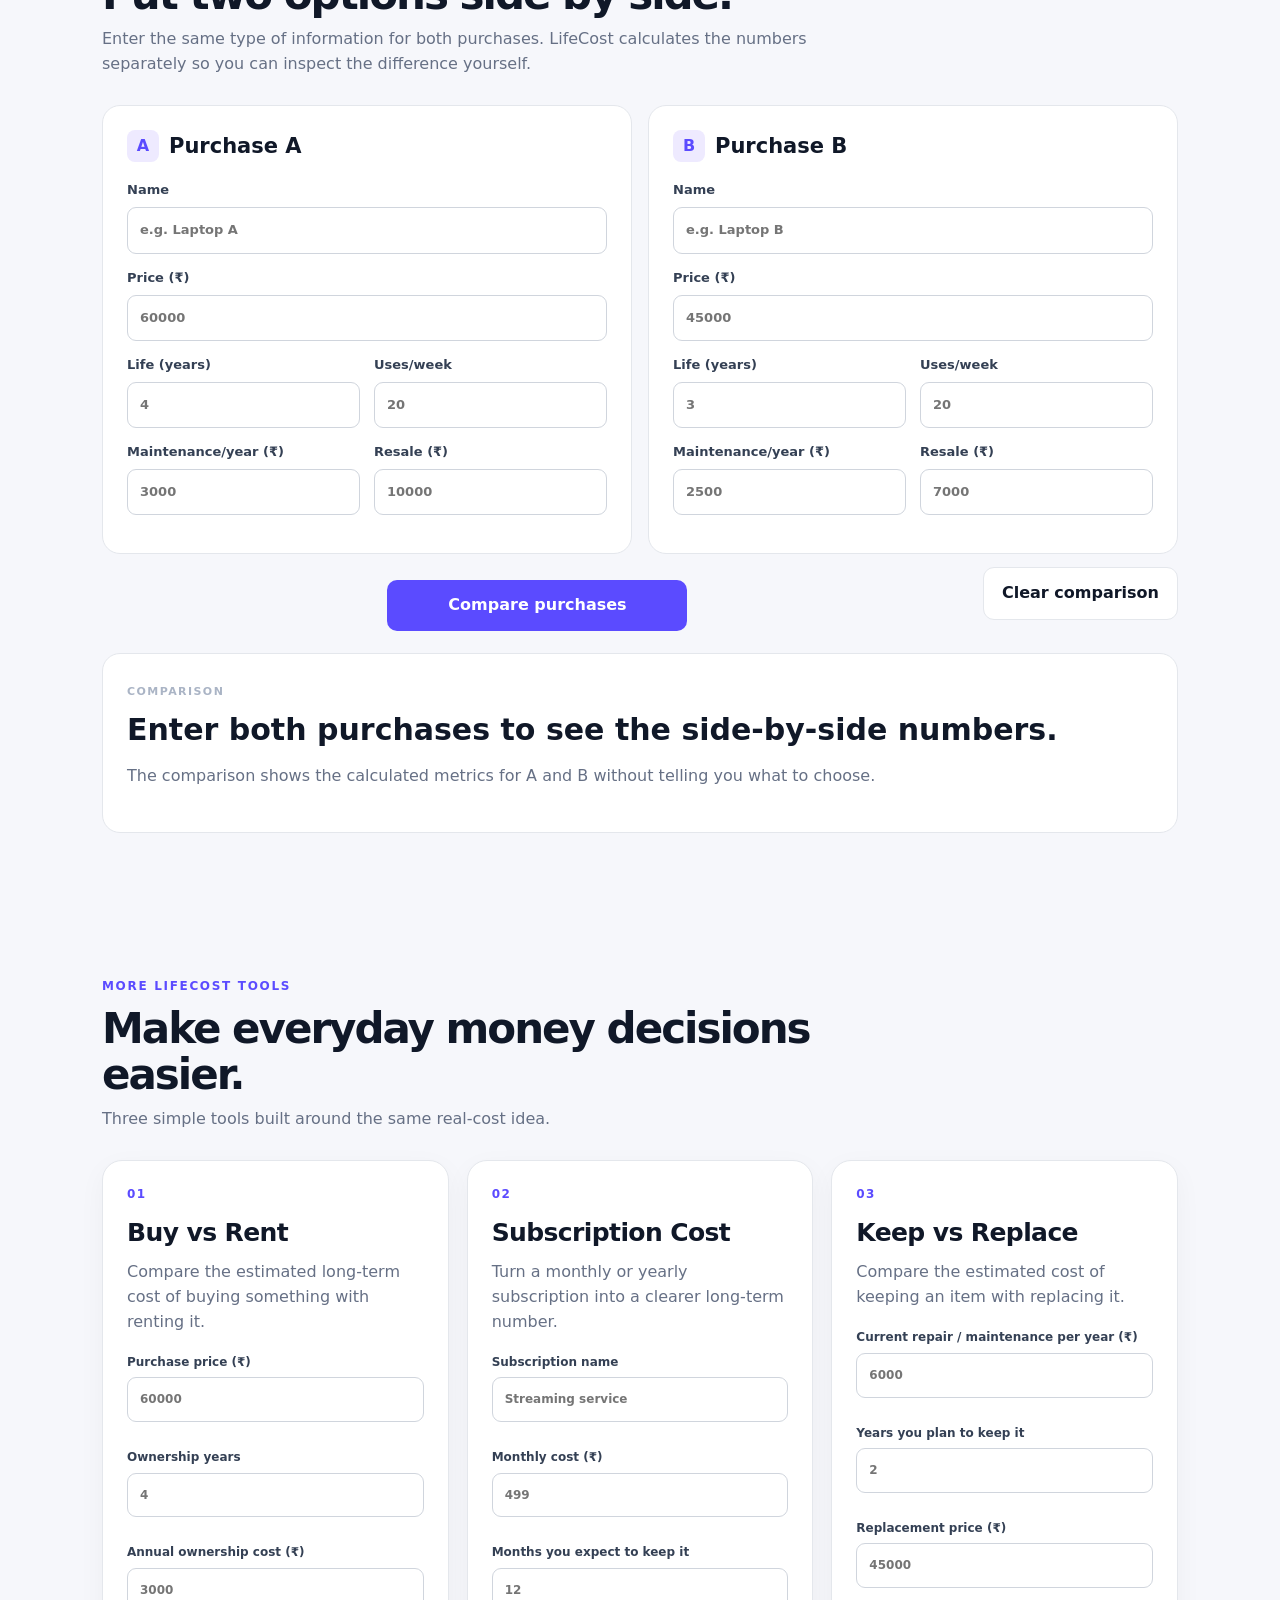
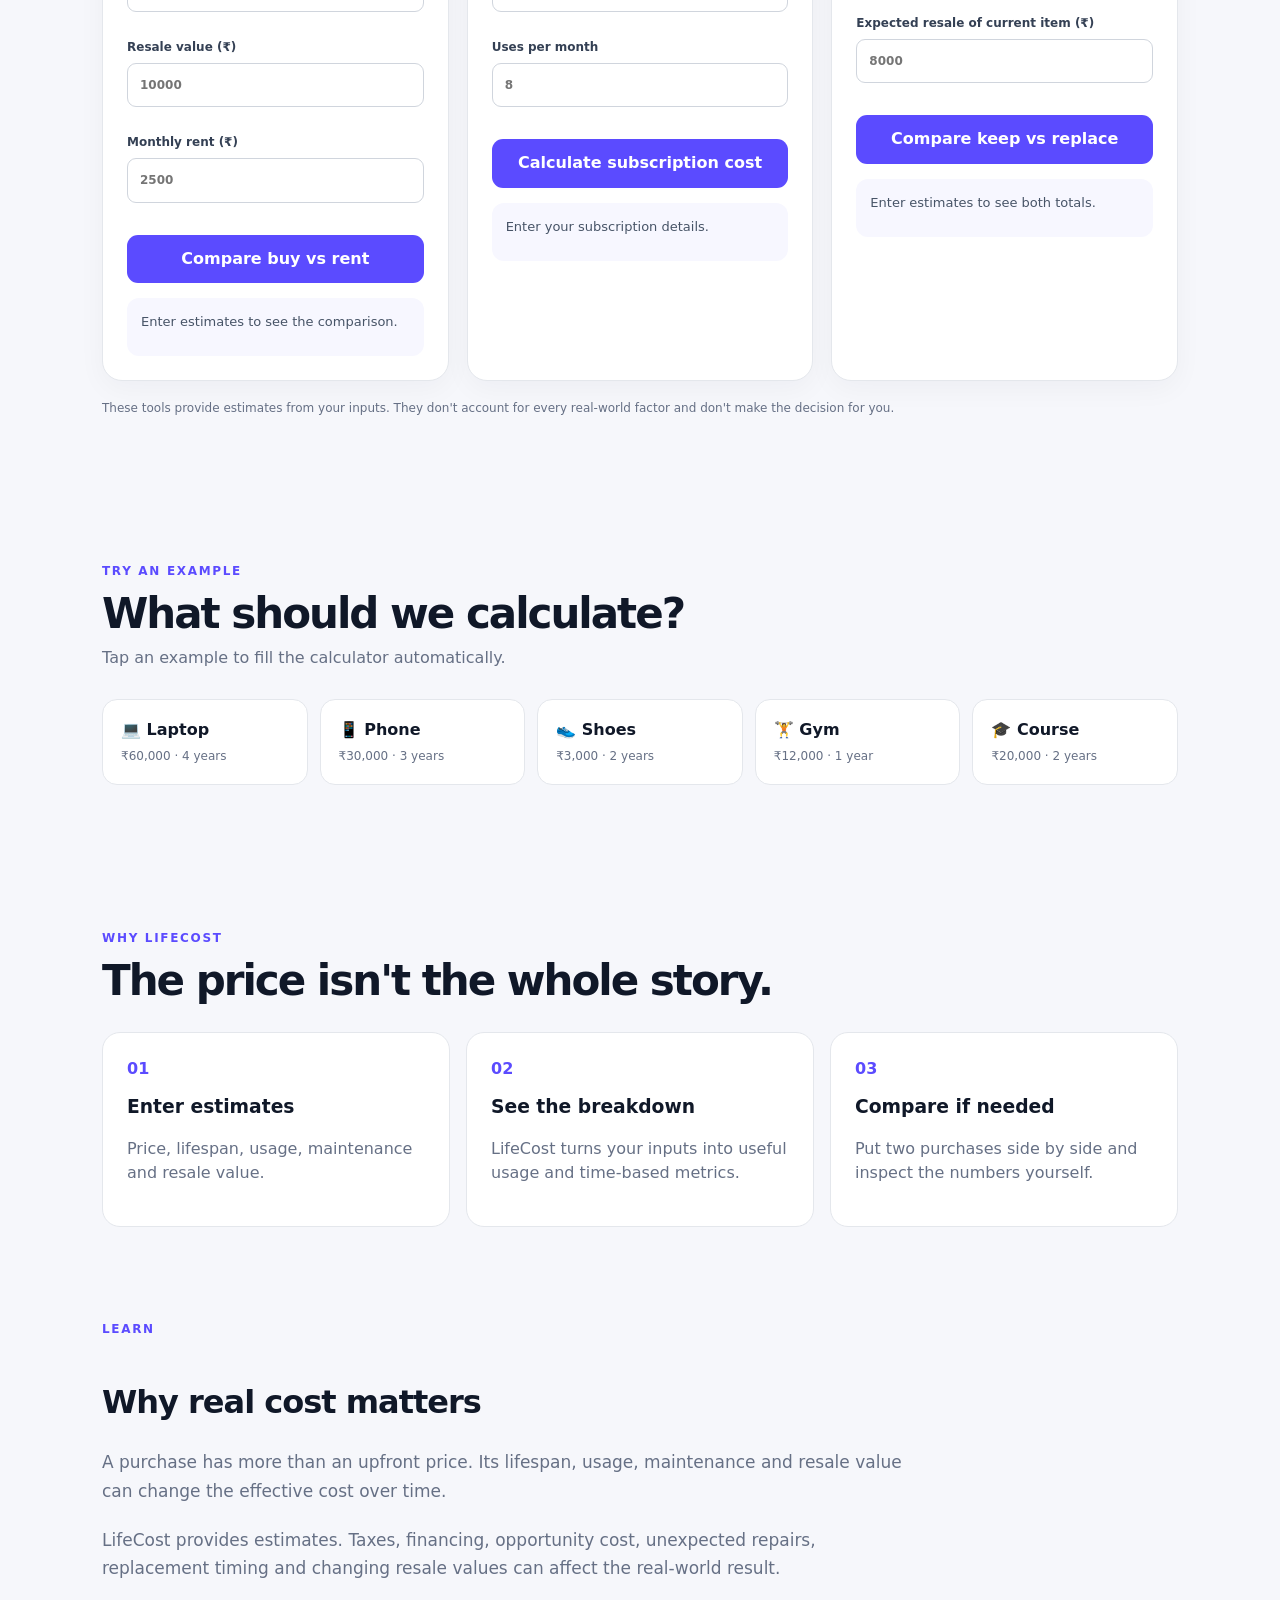
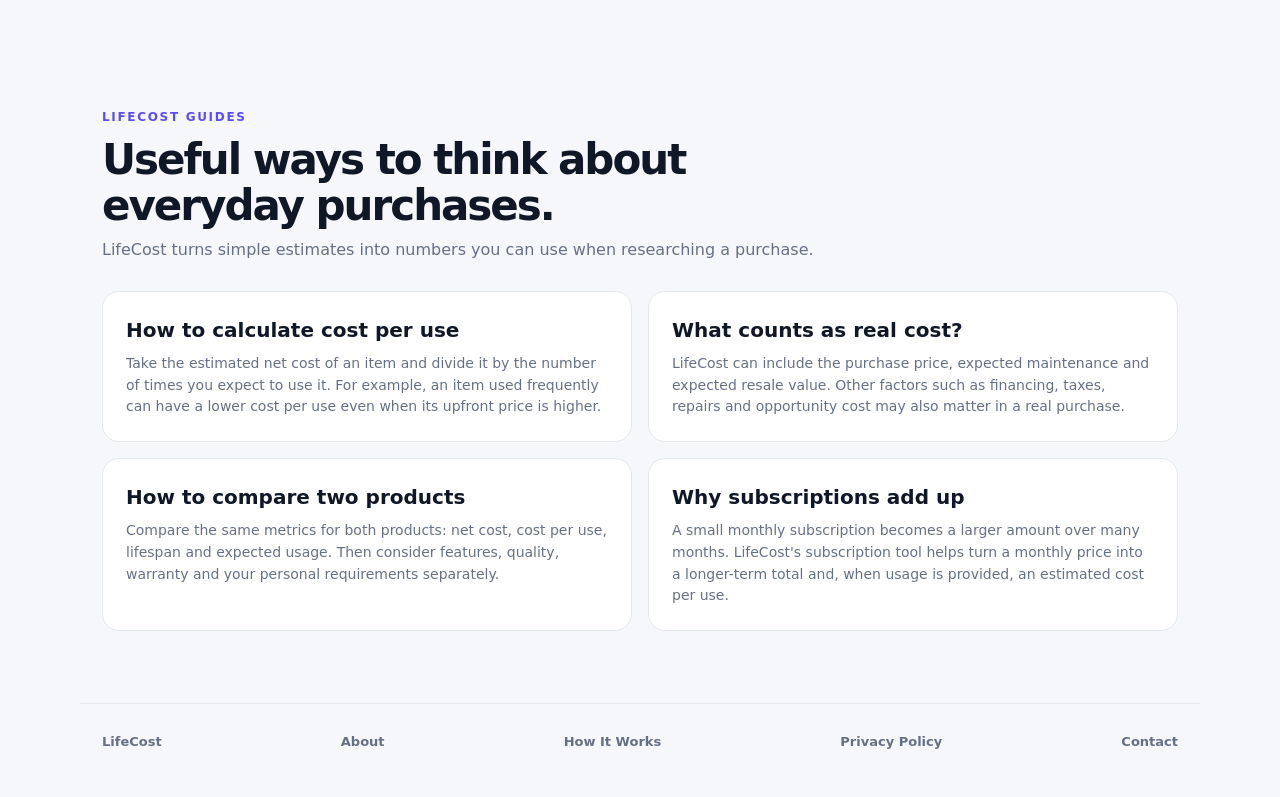
==== commit 33fe06ab: "Add files via upload Add all LifeCost guide pages and links" ====
--- a/index.html
+++ b/index.html
@@ -3,25 +3,18 @@
 <head>
 <meta charset="utf-8">
 <meta name="viewport" content="width=device-width, initial-scale=1">
-
 <meta name="description" content="LifeCost is a free real-cost purchase calculator. Estimate cost per use, daily, monthly and yearly cost, then compare two purchases side by side.">
-
 <meta name="theme-color" content="#111827">
 <meta name="robots" content="index, follow">
-
 <link rel="canonical" href="https://hansika3008.github.io/lifecost/">
-
 <meta property="og:type" content="website">
 <meta property="og:title" content="LifeCost — Real Cost Purchase Calculator">
 <meta property="og:description" content="Calculate the real cost of purchases and compare options using cost per use, maintenance, lifespan and resale value.">
 <meta property="og:url" content="https://hansika3008.github.io/lifecost/">
-
 <meta name="twitter:card" content="summary">
 <meta name="twitter:title" content="LifeCost — Real Cost Purchase Calculator">
 <meta name="twitter:description" content="Calculate real purchase cost and compare two options.">
-
 <title>LifeCost – Real Cost Purchase Calculator</title>
-
 <link rel="icon" type="image/png" href="favicon.png">
 <link rel="stylesheet" href="styles.css">
 
@@ -33,11 +26,7 @@
   "applicationCategory":"FinanceApplication",
   "operatingSystem":"Any",
   "description":"A browser-based calculator for estimating real purchase costs and comparing purchases.",
-  "offers":{
-    "@type":"Offer",
-    "price":"0",
-    "priceCurrency":"INR"
-  }
+  "offers":{"@type":"Offer","price":"0","priceCurrency":"INR"}
 }
 </script>
 
@@ -45,26 +34,22 @@
 .guide-grid article{
   transition:transform .16s ease,border-color .16s ease,box-shadow .16s ease;
 }
-
 .guide-card-link{
   display:block;
   color:inherit;
   text-decoration:none;
 }
-
 .guide-grid article:hover{
   transform:translateY(-2px);
   border-color:#b7b0ff;
   box-shadow:0 10px 30px rgba(16,24,40,.06);
 }
 </style>
-
 </head>
 
 <body>
 
 <header class="site-header">
-
   <a class="brand" href="#top">LifeCost</a>
 
   <nav aria-label="Main navigation">
@@ -75,1071 +60,297 @@
     <a href="#guides">Guides</a>
     <a href="#how">How it works</a>
   </nav>
-
 </header>
 
-
 <main id="top">
 
-
 <section class="hero">
-
   <div class="hero-copy">
-
     <p class="eyebrow">BUY SMARTER</p>
-
-    <h1>
-      What will it <span>really cost you?</span>
-    </h1>
-
-    <p>
-      Look beyond the price tag. Calculate the cost of using something
-      over its lifetime, then compare two purchases side by side.
-    </p>
-
-    <a class="button" href="#calculator">
-      Calculate my purchase
-    </a>
-
-  </div>
-
+    <h1>What will it <span>really cost you?</span></h1>
+    <p>Look beyond the price tag. Calculate the cost of using something over its lifetime, then compare two purchases side by side.</p>
+    <a class="button" href="#calculator">Calculate my purchase</a>
+  </div>
 
   <div class="hero-preview">
-
-    <div class="preview-label">
-      LifeCost example
-    </div>
-
-    <div class="preview-number">
-      ₹14.90 <small>/ use</small>
-    </div>
-
-    <div class="preview-row">
-      <span>₹60,000 purchase</span>
-      <span>4,160 uses</span>
-    </div>
-
-    <div class="preview-note">
-      A purchase can look expensive upfront but have a lower cost when
-      you use it often.
-    </div>
-
-  </div>
-
-</section>
-
+    <div class="preview-label">LifeCost example</div>
+    <div class="preview-number">₹14.90 <small>/ use</small></div>
+    <div class="preview-row"><span>₹60,000 purchase</span><span>4,160 uses</span></div>
+    <div class="preview-note">A purchase can look expensive upfront but have a lower cost when you use it often.</div>
+  </div>
+</section>
 
 <section id="calculator" class="section">
-
-  <div class="section-heading">
-
-    <p class="eyebrow">
-      REAL COST CALCULATOR
-    </p>
-
-    <h2>
-      Calculate one purchase.
-    </h2>
-
-    <p>
-      Use estimates if you don't know the exact numbers.
-      Everything is calculated in your browser.
-    </p>
-
-  </div>
-
+  <div class="section-heading">
+    <p class="eyebrow">REAL COST CALCULATOR</p>
+    <h2>Calculate one purchase.</h2>
+    <p>Use estimates if you don't know the exact numbers. Everything is calculated in your browser.</p>
+  </div>
 
   <div class="calculator">
-
-
     <div class="form-panel">
-
-      <label>
-        What are you buying?
-
-        <input
-          id="item"
-          type="text"
-          placeholder="e.g. Laptop">
-      </label>
-
-
-      <label>
-        Purchase price (₹)
-
-        <input
-          id="price"
-          type="number"
-          min="0"
-          step="0.01"
-          placeholder="60000">
-      </label>
-
-
-      <div class="two">
-
-        <label>
-          Expected life (years)
-
-          <input
-            id="years"
-            type="number"
-            min="0.1"
-            step="0.1"
-            placeholder="4">
-        </label>
-
-
-        <label>
-          Uses per week
-
-          <input
-            id="uses"
-            type="number"
-            min="0"
-            step="0.1"
-            placeholder="20">
-        </label>
-
-      </div>
-
-
-      <div class="two">
-
-        <label>
-          Maintenance / year (₹)
-
-          <input
-            id="maintenance"
-            type="number"
-            min="0"
-            step="0.01"
-            placeholder="3000">
-        </label>
-
-
-        <label>
-          Expected resale (₹)
-
-          <input
-            id="resale"
-            type="number"
-            min="0"
-            step="0.01"
-            placeholder="10000">
-        </label>
-
-      </div>
-
-
+      <label>What are you buying?
+        <input id="item" type="text" placeholder="e.g. Laptop">
+      </label>
+      <label>Purchase price (₹)
+        <input id="price" type="number" min="0" step="0.01" placeholder="60000">
+      </label>
+      <div class="two">
+        <label>Expected life (years)
+          <input id="years" type="number" min="0.1" step="0.1" placeholder="4">
+        </label>
+        <label>Uses per week
+          <input id="uses" type="number" min="0" step="0.1" placeholder="20">
+        </label>
+      </div>
+      <div class="two">
+        <label>Maintenance / year (₹)
+          <input id="maintenance" type="number" min="0" step="0.01" placeholder="3000">
+        </label>
+        <label>Expected resale (₹)
+          <input id="resale" type="number" min="0" step="0.01" placeholder="10000">
+        </label>
+      </div>
       <div class="button-row">
-
-        <button
-          type="button"
-          onclick="calculateRealCost()">
-          Calculate real cost
-        </button>
-
-        <button
-          type="button"
-          class="secondary-button"
-          onclick="clearCalculator()">
-          Clear
-        </button>
-
-      </div>
-
-
-      <div class="privacy">
-        🔒 Your calculation stays in your browser.
-      </div>
-
-
-      <div
-        id="calcMessage"
-        class="form-message"
-        role="status"
-        aria-live="polite">
-      </div>
-
-    </div>
-
+        <button type="button" onclick="calculateRealCost()">Calculate real cost</button>
+        <button type="button" class="secondary-button" onclick="clearCalculator()">Clear</button>
+      </div>
+      <div class="privacy">🔒 Your calculation stays in your browser.</div>
+      <div id="calcMessage" class="form-message" role="status" aria-live="polite"></div>
+    </div>
 
     <div class="result-panel" id="result">
-
       <div class="result-placeholder">
-
-        <span>
-          YOUR RESULT
-        </span>
-
-        <h3>
-          See the real cost of your purchase.
-        </h3>
-
-        <p>
-          Enter the numbers on the left and we'll break the purchase
-          down into simple metrics.
-        </p>
-
-      </div>
-
-    </div>
-
-  </div>
-
-</section>
-
+        <span>YOUR RESULT</span>
+        <h3>See the real cost of your purchase.</h3>
+        <p>Enter the numbers on the left and we'll break the purchase down into simple metrics.</p>
+      </div>
+    </div>
+  </div>
+</section>
 
 <section id="compare" class="section compare-section">
-
-  <div class="section-heading">
-
-    <p class="eyebrow">
-      COMPARE TWO PURCHASES
-    </p>
-
-    <h2>
-      Put two options side by side.
-    </h2>
-
-    <p>
-      Enter the same type of information for both purchases.
-      LifeCost calculates the numbers separately so you can inspect
-      the difference yourself.
-    </p>
-
-  </div>
-
+  <div class="section-heading">
+    <p class="eyebrow">COMPARE TWO PURCHASES</p>
+    <h2>Put two options side by side.</h2>
+    <p>Enter the same type of information for both purchases. LifeCost calculates the numbers separately so you can inspect the difference yourself.</p>
+  </div>
 
   <div class="compare-grid">
-
-
     <div class="compare-card">
-
-      <div class="compare-title">
-        <span class="compare-badge">A</span>
-        <h3>Purchase A</h3>
-      </div>
-
-
-      <label>
-        Name
-
-        <input
-          id="aItem"
-          type="text"
-          placeholder="e.g. Laptop A">
-      </label>
-
-
-      <label>
-        Price (₹)
-
-        <input
-          id="aPrice"
-          type="number"
-          min="0"
-          step="0.01"
-          placeholder="60000">
-      </label>
-
-
-      <div class="two">
-
-        <label>
-          Life (years)
-
-          <input
-            id="aYears"
-            type="number"
-            min="0.1"
-            step="0.1"
-            placeholder="4">
-        </label>
-
-
-        <label>
-          Uses/week
-
-          <input
-            id="aUses"
-            type="number"
-            min="0"
-            step="0.1"
-            placeholder="20">
-        </label>
-
-      </div>
-
-
-      <div class="two">
-
-        <label>
-          Maintenance/year (₹)
-
-          <input
-            id="aMaintenance"
-            type="number"
-            min="0"
-            step="0.01"
-            placeholder="3000">
-        </label>
-
-
-        <label>
-          Resale (₹)
-
-          <input
-            id="aResale"
-            type="number"
-            min="0"
-            step="0.01"
-            placeholder="10000">
-        </label>
-
-      </div>
-
-    </div>
-
+      <div class="compare-title"><span class="compare-badge">A</span><h3>Purchase A</h3></div>
+      <label>Name
+        <input id="aItem" type="text" placeholder="e.g. Laptop A">
+      </label>
+      <label>Price (₹)
+        <input id="aPrice" type="number" min="0" step="0.01" placeholder="60000">
+      </label>
+      <div class="two">
+        <label>Life (years)
+          <input id="aYears" type="number" min="0.1" step="0.1" placeholder="4">
+        </label>
+        <label>Uses/week
+          <input id="aUses" type="number" min="0" step="0.1" placeholder="20">
+        </label>
+      </div>
+      <div class="two">
+        <label>Maintenance/year (₹)
+          <input id="aMaintenance" type="number" min="0" step="0.01" placeholder="3000">
+        </label>
+        <label>Resale (₹)
+          <input id="aResale" type="number" min="0" step="0.01" placeholder="10000">
+        </label>
+      </div>
+    </div>
 
     <div class="compare-card">
-
-      <div class="compare-title">
-        <span class="compare-badge">B</span>
-        <h3>Purchase B</h3>
-      </div>
-
-
-      <label>
-        Name
-
-        <input
-          id="bItem"
-          type="text"
-          placeholder="e.g. Laptop B">
-      </label>
-
-
-      <label>
-        Price (₹)
-
-        <input
-          id="bPrice"
-          type="number"
-          min="0"
-          step="0.01"
-          placeholder="45000">
-      </label>
-
-
-      <div class="two">
-
-        <label>
-          Life (years)
-
-          <input
-            id="bYears"
-            type="number"
-            min="0.1"
-            step="0.1"
-            placeholder="3">
-        </label>
-
-
-        <label>
-          Uses/week
-
-          <input
-            id="bUses"
-            type="number"
-            min="0"
-            step="0.1"
-            placeholder="20">
-        </label>
-
-      </div>
-
-
-      <div class="two">
-
-        <label>
-          Maintenance/year (₹)
-
-          <input
-            id="bMaintenance"
-            type="number"
-            min="0"
-            step="0.01"
-            placeholder="2500">
-        </label>
-
-
-        <label>
-          Resale (₹)
-
-          <input
-            id="bResale"
-            type="number"
-            min="0"
-            step="0.01"
-            placeholder="7000">
-        </label>
-
-      </div>
-
-    </div>
-
-  </div>
-
+      <div class="compare-title"><span class="compare-badge">B</span><h3>Purchase B</h3></div>
+      <label>Name
+        <input id="bItem" type="text" placeholder="e.g. Laptop B">
+      </label>
+      <label>Price (₹)
+        <input id="bPrice" type="number" min="0" step="0.01" placeholder="45000">
+      </label>
+      <div class="two">
+        <label>Life (years)
+          <input id="bYears" type="number" min="0.1" step="0.1" placeholder="3">
+        </label>
+        <label>Uses/week
+          <input id="bUses" type="number" min="0" step="0.1" placeholder="20">
+        </label>
+      </div>
+      <div class="two">
+        <label>Maintenance/year (₹)
+          <input id="bMaintenance" type="number" min="0" step="0.01" placeholder="2500">
+        </label>
+        <label>Resale (₹)
+          <input id="bResale" type="number" min="0" step="0.01" placeholder="7000">
+        </label>
+      </div>
+    </div>
+  </div>
 
   <div class="compare-actions">
-
-    <button
-      class="compare-button"
-      type="button"
-      onclick="comparePurchases()">
-      Compare purchases
-    </button>
-
-
-    <button
-      class="secondary-button"
-      type="button"
-      onclick="clearComparison()">
-      Clear comparison
-    </button>
-
-  </div>
-
-
-  <div
-    id="compareMessage"
-    class="form-message"
-    role="status"
-    aria-live="polite">
-  </div>
-
+    <button class="compare-button" type="button" onclick="comparePurchases()">Compare purchases</button>
+    <button class="secondary-button" type="button" onclick="clearComparison()">Clear comparison</button>
+  </div>
+
+  <div id="compareMessage" class="form-message" role="status" aria-live="polite"></div>
 
   <div class="compare-result" id="compareResult">
-
     <div class="result-placeholder light-placeholder">
-
-      <span>
-        COMPARISON
-      </span>
-
-      <h3>
-        Enter both purchases to see the side-by-side numbers.
-      </h3>
-
-      <p>
-        The comparison shows the calculated metrics for A and B
-        without telling you what to choose.
-      </p>
-
-    </div>
-
-  </div>
-
-</section>
-
+      <span>COMPARISON</span>
+      <h3>Enter both purchases to see the side-by-side numbers.</h3>
+      <p>The comparison shows the calculated metrics for A and B without telling you what to choose.</p>
+    </div>
+  </div>
+</section>
 
 <section id="tools" class="section tools-section">
-
-  <div class="section-heading">
-
-    <p class="eyebrow">
-      MORE LIFECOST TOOLS
-    </p>
-
-    <h2>
-      Make everyday money decisions easier.
-    </h2>
-
-    <p>
-      Three simple tools built around the same real-cost idea.
-    </p>
-
-  </div>
-
+  <div class="section-heading">
+    <p class="eyebrow">MORE LIFECOST TOOLS</p>
+    <h2>Make everyday money decisions easier.</h2>
+    <p>Three simple tools built around the same real-cost idea.</p>
+  </div>
 
   <div class="tools-grid">
 
-
     <article class="tool-card">
-
-      <span class="tool-number">
-        01
-      </span>
-
-      <h3>
-        Buy vs Rent
-      </h3>
-
-      <p>
-        Compare the estimated long-term cost of buying something
-        with renting it.
-      </p>
-
-
+      <span class="tool-number">01</span>
+      <h3>Buy vs Rent</h3>
+      <p>Compare the estimated long-term cost of buying something with renting it.</p>
       <div class="tool-fields">
-
-        <label>
-          Purchase price (₹)
-          <input
-            id="brPrice"
-            type="number"
-            min="0"
-            step="0.01"
-            placeholder="60000">
-        </label>
-
-
-        <label>
-          Ownership years
-          <input
-            id="brYears"
-            type="number"
-            min="0.1"
-            step="0.1"
-            placeholder="4">
-        </label>
-
-
-        <label>
-          Annual ownership cost (₹)
-          <input
-            id="brAnnual"
-            type="number"
-            min="0"
-            step="0.01"
-            placeholder="3000">
-        </label>
-
-
-        <label>
-          Resale value (₹)
-          <input
-            id="brResale"
-            type="number"
-            min="0"
-            step="0.01"
-            placeholder="10000">
-        </label>
-
-
-        <label>
-          Monthly rent (₹)
-          <input
-            id="brRent"
-            type="number"
-            min="0"
-            step="0.01"
-            placeholder="2500">
-        </label>
-
-      </div>
-
-
-      <button
-        type="button"
-        onclick="calculateBuyRent()">
-        Compare buy vs rent
-      </button>
-
-
-      <div
-        id="brResult"
-        class="mini-result"
-        aria-live="polite">
-        Enter estimates to see the comparison.
-      </div>
-
-    </article>
-
-
+        <label>Purchase price (₹)<input id="brPrice" type="number" min="0" step="0.01" placeholder="60000"></label>
+        <label>Ownership years<input id="brYears" type="number" min="0.1" step="0.1" placeholder="4"></label>
+        <label>Annual ownership cost (₹)<input id="brAnnual" type="number" min="0" step="0.01" placeholder="3000"></label>
+        <label>Resale value (₹)<input id="brResale" type="number" min="0" step="0.01" placeholder="10000"></label>
+        <label>Monthly rent (₹)<input id="brRent" type="number" min="0" step="0.01" placeholder="2500"></label>
+      </div>
+      <button type="button" onclick="calculateBuyRent()">Compare buy vs rent</button>
+      <div id="brResult" class="mini-result" aria-live="polite">Enter estimates to see the comparison.</div>
+    </article>
 
     <article class="tool-card">
-
-      <span class="tool-number">
-        02
-      </span>
-
-      <h3>
-        Subscription Cost
-      </h3>
-
-      <p>
-        Turn a monthly or yearly subscription into a clearer
-        long-term number.
-      </p>
-
-
+      <span class="tool-number">02</span>
+      <h3>Subscription Cost</h3>
+      <p>Turn a monthly or yearly subscription into a clearer long-term number.</p>
       <div class="tool-fields">
-
-        <label>
-          Subscription name
-
-          <input
-            id="subName"
-            type="text"
-            placeholder="Streaming service">
-        </label>
-
-
-        <label>
-          Monthly cost (₹)
-
-          <input
-            id="subMonthly"
-            type="number"
-            min="0"
-            step="0.01"
-            placeholder="499">
-        </label>
-
-
-        <label>
-          Months you expect to keep it
-
-          <input
-            id="subMonths"
-            type="number"
-            min="1"
-            step="1"
-            placeholder="12">
-        </label>
-
-
-        <label>
-          Uses per month
-
-          <input
-            id="subUses"
-            type="number"
-            min="0"
-            step="0.1"
-            placeholder="8">
-        </label>
-
-      </div>
-
-
-      <button
-        type="button"
-        onclick="calculateSubscription()">
-        Calculate subscription cost
-      </button>
-
-
-      <div
-        id="subResult"
-        class="mini-result"
-        aria-live="polite">
-        Enter your subscription details.
-      </div>
-
-    </article>
-
-
+        <label>Subscription name<input id="subName" type="text" placeholder="Streaming service"></label>
+        <label>Monthly cost (₹)<input id="subMonthly" type="number" min="0" step="0.01" placeholder="499"></label>
+        <label>Months you expect to keep it<input id="subMonths" type="number" min="1" step="1" placeholder="12"></label>
+        <label>Uses per month<input id="subUses" type="number" min="0" step="0.1" placeholder="8"></label>
+      </div>
+      <button type="button" onclick="calculateSubscription()">Calculate subscription cost</button>
+      <div id="subResult" class="mini-result" aria-live="polite">Enter your subscription details.</div>
+    </article>
 
     <article class="tool-card">
-
-      <span class="tool-number">
-        03
-      </span>
-
-      <h3>
-        Keep vs Replace
-      </h3>
-
-      <p>
-        Compare the estimated cost of keeping an item with replacing it.
-      </p>
-
-
+      <span class="tool-number">03</span>
+      <h3>Keep vs Replace</h3>
+      <p>Compare the estimated cost of keeping an item with replacing it.</p>
       <div class="tool-fields">
-
-        <label>
-          Current repair / maintenance per year (₹)
-
-          <input
-            id="krCurrent"
-            type="number"
-            min="0"
-            step="0.01"
-            placeholder="6000">
-        </label>
-
-
-        <label>
-          Years you plan to keep it
-
-          <input
-            id="krYears"
-            type="number"
-            min="0.1"
-            step="0.1"
-            placeholder="2">
-        </label>
-
-
-        <label>
-          Replacement price (₹)
-
-          <input
-            id="krNew"
-            type="number"
-            min="0"
-            step="0.01"
-            placeholder="45000">
-        </label>
-
-
-        <label>
-          Expected resale of current item (₹)
-
-          <input
-            id="krResale"
-            type="number"
-            min="0"
-            step="0.01"
-            placeholder="8000">
-        </label>
-
-      </div>
-
-
-      <button
-        type="button"
-        onclick="calculateKeepReplace()">
-        Compare keep vs replace
-      </button>
-
-
-      <div
-        id="krResult"
-        class="mini-result"
-        aria-live="polite">
-        Enter estimates to see both totals.
-      </div>
-
-    </article>
-
-  </div>
-
-
-  <p class="tools-note">
-    These tools provide estimates from your inputs. They don't account
-    for every real-world factor and don't make the decision for you.
-  </p>
-
-</section>
-
+        <label>Current repair / maintenance per year (₹)<input id="krCurrent" type="number" min="0" step="0.01" placeholder="6000"></label>
+        <label>Years you plan to keep it<input id="krYears" type="number" min="0.1" step="0.1" placeholder="2"></label>
+        <label>Replacement price (₹)<input id="krNew" type="number" min="0" step="0.01" placeholder="45000"></label>
+        <label>Expected resale of current item (₹)<input id="krResale" type="number" min="0" step="0.01" placeholder="8000"></label>
+      </div>
+      <button type="button" onclick="calculateKeepReplace()">Compare keep vs replace</button>
+      <div id="krResult" class="mini-result" aria-live="polite">Enter estimates to see both totals.</div>
+    </article>
+
+  </div>
+
+  <p class="tools-note">These tools provide estimates from your inputs. They don't account for every real-world factor and don't make the decision for you.</p>
+</section>
 
 <section id="examples" class="section">
-
-  <div class="section-heading">
-
-    <p class="eyebrow">
-      TRY AN EXAMPLE
-    </p>
-
-    <h2>
-      What should we calculate?
-    </h2>
-
-    <p>
-      Tap an example to fill the calculator automatically.
-    </p>
-
-  </div>
-
+  <div class="section-heading">
+    <p class="eyebrow">TRY AN EXAMPLE</p>
+    <h2>What should we calculate?</h2>
+    <p>Tap an example to fill the calculator automatically.</p>
+  </div>
 
   <div class="example-grid">
-
-    <button
-      type="button"
-      class="example"
-      onclick="loadExample('Laptop',60000,4,20,3000,10000)">
-      <b>💻 Laptop</b>
-      <span>₹60,000 · 4 years</span>
-    </button>
-
-
-    <button
-      type="button"
-      class="example"
-      onclick="loadExample('Phone',30000,3,35,1000,6000)">
-      <b>📱 Phone</b>
-      <span>₹30,000 · 3 years</span>
-    </button>
-
-
-    <button
-      type="button"
-      class="example"
-      onclick="loadExample('Shoes',3000,2,3,200,500)">
-      <b>👟 Shoes</b>
-      <span>₹3,000 · 2 years</span>
-    </button>
-
-
-    <button
-      type="button"
-      class="example"
-      onclick="loadExample('Gym membership',12000,1,4,0,0)">
-      <b>🏋️ Gym</b>
-      <span>₹12,000 · 1 year</span>
-    </button>
-
-
-    <button
-      type="button"
-      class="example"
-      onclick="loadExample('Online course',20000,2,2,0,0)">
-      <b>🎓 Course</b>
-      <span>₹20,000 · 2 years</span>
-    </button>
-
-  </div>
-
-</section>
-
+    <button type="button" class="example" onclick="loadExample('Laptop',60000,4,20,3000,10000)"><b>💻 Laptop</b><span>₹60,000 · 4 years</span></button>
+    <button type="button" class="example" onclick="loadExample('Phone',30000,3,35,1000,6000)"><b>📱 Phone</b><span>₹30,000 · 3 years</span></button>
+    <button type="button" class="example" onclick="loadExample('Shoes',3000,2,3,200,500)"><b>👟 Shoes</b><span>₹3,000 · 2 years</span></button>
+    <button type="button" class="example" onclick="loadExample('Gym membership',12000,1,4,0,0)"><b>🏋️ Gym</b><span>₹12,000 · 1 year</span></button>
+    <button type="button" class="example" onclick="loadExample('Online course',20000,2,2,0,0)"><b>🎓 Course</b><span>₹20,000 · 2 years</span></button>
+  </div>
+</section>
 
 <section id="how" class="section">
-
-  <div class="section-heading">
-
-    <p class="eyebrow">
-      WHY LIFECOST
-    </p>
-
-    <h2>
-      The price isn't the whole story.
-    </h2>
-
-  </div>
-
+  <div class="section-heading">
+    <p class="eyebrow">WHY LIFECOST</p>
+    <h2>The price isn't the whole story.</h2>
+  </div>
 
   <div class="steps">
-
-    <div>
-      <b>01</b>
-      <h3>Enter estimates</h3>
-      <p>
-        Price, lifespan, usage, maintenance and resale value.
-      </p>
-    </div>
-
-
-    <div>
-      <b>02</b>
-      <h3>See the breakdown</h3>
-      <p>
-        LifeCost turns your inputs into useful usage and
-        time-based metrics.
-      </p>
-    </div>
-
-
-    <div>
-      <b>03</b>
-      <h3>Compare if needed</h3>
-      <p>
-        Put two purchases side by side and inspect the numbers yourself.
-      </p>
-    </div>
-
-  </div>
-
-</section>
-
+    <div><b>01</b><h3>Enter estimates</h3><p>Price, lifespan, usage, maintenance and resale value.</p></div>
+    <div><b>02</b><h3>See the breakdown</h3><p>LifeCost turns your inputs into useful usage and time-based metrics.</p></div>
+    <div><b>03</b><h3>Compare if needed</h3><p>Put two purchases side by side and inspect the numbers yourself.</p></div>
+  </div>
+</section>
 
 <section class="section content">
-
-  <div class="section-heading">
-
-    <p class="eyebrow">
-      LEARN
-    </p>
-
-    <h2>
-      Why real cost matters
-    </h2>
-
-  </div>
-
-
-  <p>
-    A purchase has more than an upfront price. Its lifespan, usage,
-    maintenance and resale value can change the effective cost over time.
-  </p>
-
-
-  <p>
-    LifeCost provides estimates. Taxes, financing, opportunity cost,
-    unexpected repairs, replacement timing and changing resale values
-    can affect the real-world result.
-  </p>
-
-</section>
-
+  <div class="section-heading">
+    <p class="eyebrow">LEARN</p>
+    <h2>Why real cost matters</h2>
+  </div>
+  <p>A purchase has more than an upfront price. Its lifespan, usage, maintenance and resale value can change the effective cost over time.</p>
+  <p>LifeCost provides estimates. Taxes, financing, opportunity cost, unexpected repairs, replacement timing and changing resale values can affect the real-world result.</p>
+</section>
 
 <section class="section seo-section" id="guides">
-
-  <div class="section-heading">
-
-    <p class="eyebrow">
-      LIFECOST GUIDES
-    </p>
-
-    <h2>
-      Useful ways to think about everyday purchases.
-    </h2>
-
-    <p>
-      LifeCost turns simple estimates into numbers you can use when
-      researching a purchase.
-    </p>
-
-  </div>
-
+  <div class="section-heading">
+    <p class="eyebrow">LIFECOST GUIDES</p>
+    <h2>Useful ways to think about everyday purchases.</h2>
+    <p>LifeCost turns simple estimates into numbers you can use when researching a purchase.</p>
+  </div>
 
   <div class="guide-grid">
 
-
-    <!-- GUIDE 1 -->
-
     <article>
-
-      <a
-        class="guide-card-link"
-        href="cost-per-use.html">
-
-        <h3>
-          How to calculate cost per use
-        </h3>
-
-        <p>
-          Take the estimated net cost of an item and divide it by
-          the number of times you expect to use it. For example,
-          an item used frequently can have a lower cost per use
-          even when its upfront price is higher.
-        </p>
-
+      <a class="guide-card-link" href="cost-per-use.html">
+        <h3>How to calculate cost per use</h3>
+        <p>Take the estimated net cost of an item and divide it by the number of times you expect to use it. For example, an item used frequently can have a lower cost per use even when its upfront price is higher.</p>
       </a>
-
-    </article>
-
-
-    <!-- GUIDE 2 -->
+    </article>
 
     <article>
-
-      <a
-        class="guide-card-link"
-        href="real-cost.html">
-
-        <h3>
-          What counts as real cost?
-        </h3>
-
-        <p>
-          LifeCost can include the purchase price, expected maintenance
-          and expected resale value. Other factors such as financing,
-          taxes, repairs and opportunity cost may also matter in a
-          real purchase.
-        </p>
-
+      <a class="guide-card-link" href="real-cost.html">
+        <h3>What counts as real cost?</h3>
+        <p>LifeCost can include the purchase price, expected maintenance and expected resale value. Other factors such as financing, taxes, repairs and opportunity cost may also matter in a real purchase.</p>
       </a>
-
-    </article>
-
-
-    <!-- GUIDE 3 -->
+    </article>
 
     <article>
-
-      <a
-        class="guide-card-link"
-        href="compare-two-products.html">
-
-        <h3>
-          How to compare two products
-        </h3>
-
-        <p>
-          Compare the same metrics for both products: net cost,
-          cost per use, lifespan and expected usage. Then consider
-          features, quality, warranty and your personal requirements
-          separately.
-        </p>
-
+      <a class="guide-card-link" href="compare-two-products.html">
+        <h3>How to compare two products</h3>
+        <p>Compare the same metrics for both products: net cost, cost per use, lifespan and expected usage. Then consider features, quality, warranty and your personal requirements separately.</p>
       </a>
-
-    </article>
-
-
-    <!-- GUIDE 4 -->
+    </article>
 
     <article>
-
-      <a
-        class="guide-card-link"
-        href="subscription-cost.html">
-
-        <h3>
-          Why subscriptions add up
-        </h3>
-
-        <p>
-          A small monthly subscription becomes a larger amount over
-          many months. LifeCost's subscription tool helps turn a
-          monthly price into a longer-term total and, when usage is
-          provided, an estimated cost per use.
-        </p>
-
+      <a class="guide-card-link" href="subscription-cost.html">
+        <h3>Why subscriptions add up</h3>
+        <p>A small monthly subscription becomes a larger amount over many months. LifeCost's subscription tool helps turn a monthly price into a longer-term total and, when usage is provided, an estimated cost per use.</p>
       </a>
-
-    </article>
-
-
-  </div>
-
-</section>
-
+    </article>
+
+  </div>
+</section>
 
 </main>
 
-
 <footer>
-
-  <a href="index.html" class="footer-brand">
-    LifeCost
-  </a>
-
-  <a href="about.html">
-    About
-  </a>
-
-  <a href="how-it-works.html">
-    How It Works
-  </a>
-
-  <a href="privacy.html">
-    Privacy Policy
-  </a>
-
-  <a href="contact.html">
-    Contact
-  </a>
-
+  <a href="index.html" class="footer-brand">LifeCost</a>
+  <a href="about.html">About</a>
+  <a href="how-it-works.html">How It Works</a>
+  <a href="privacy.html">Privacy Policy</a>
+  <a href="contact.html">Contact</a>
 </footer>
 
-
 <script src="script.js"></script>
-
 </body>
 </html>
